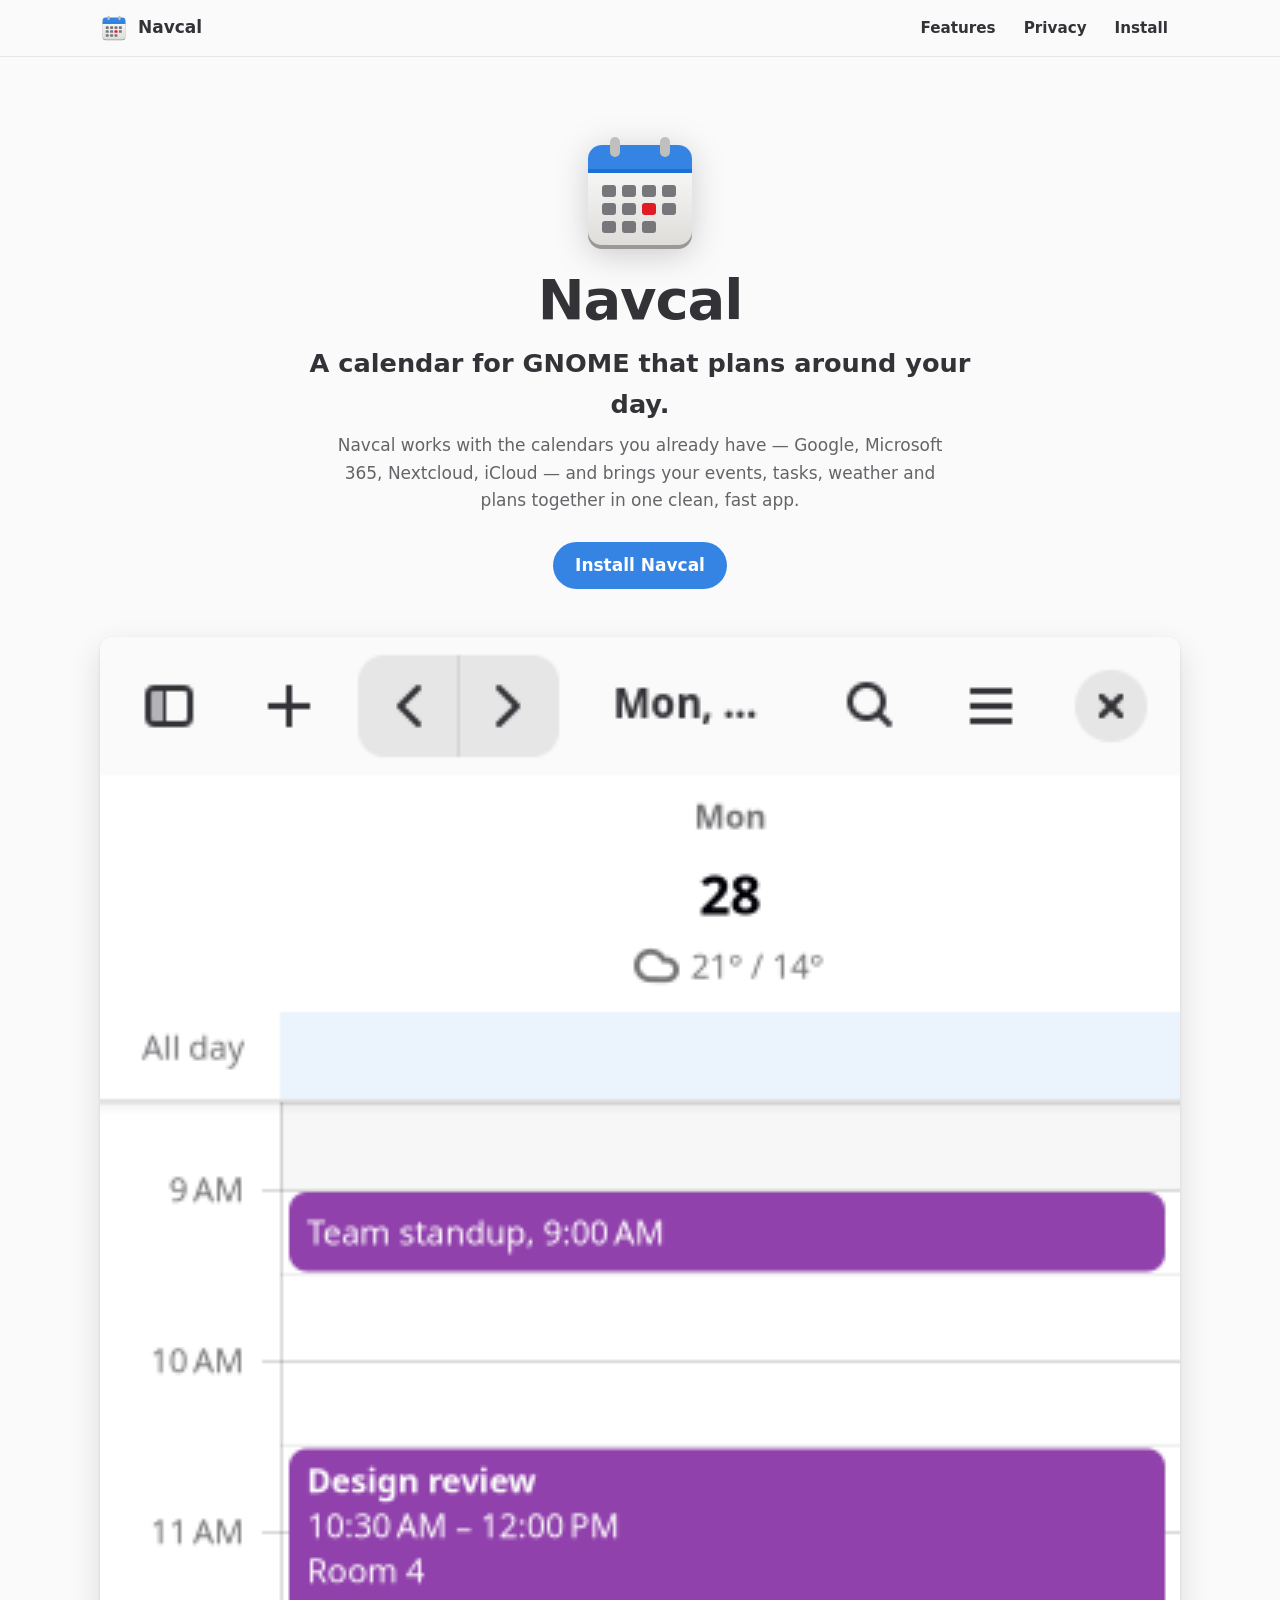
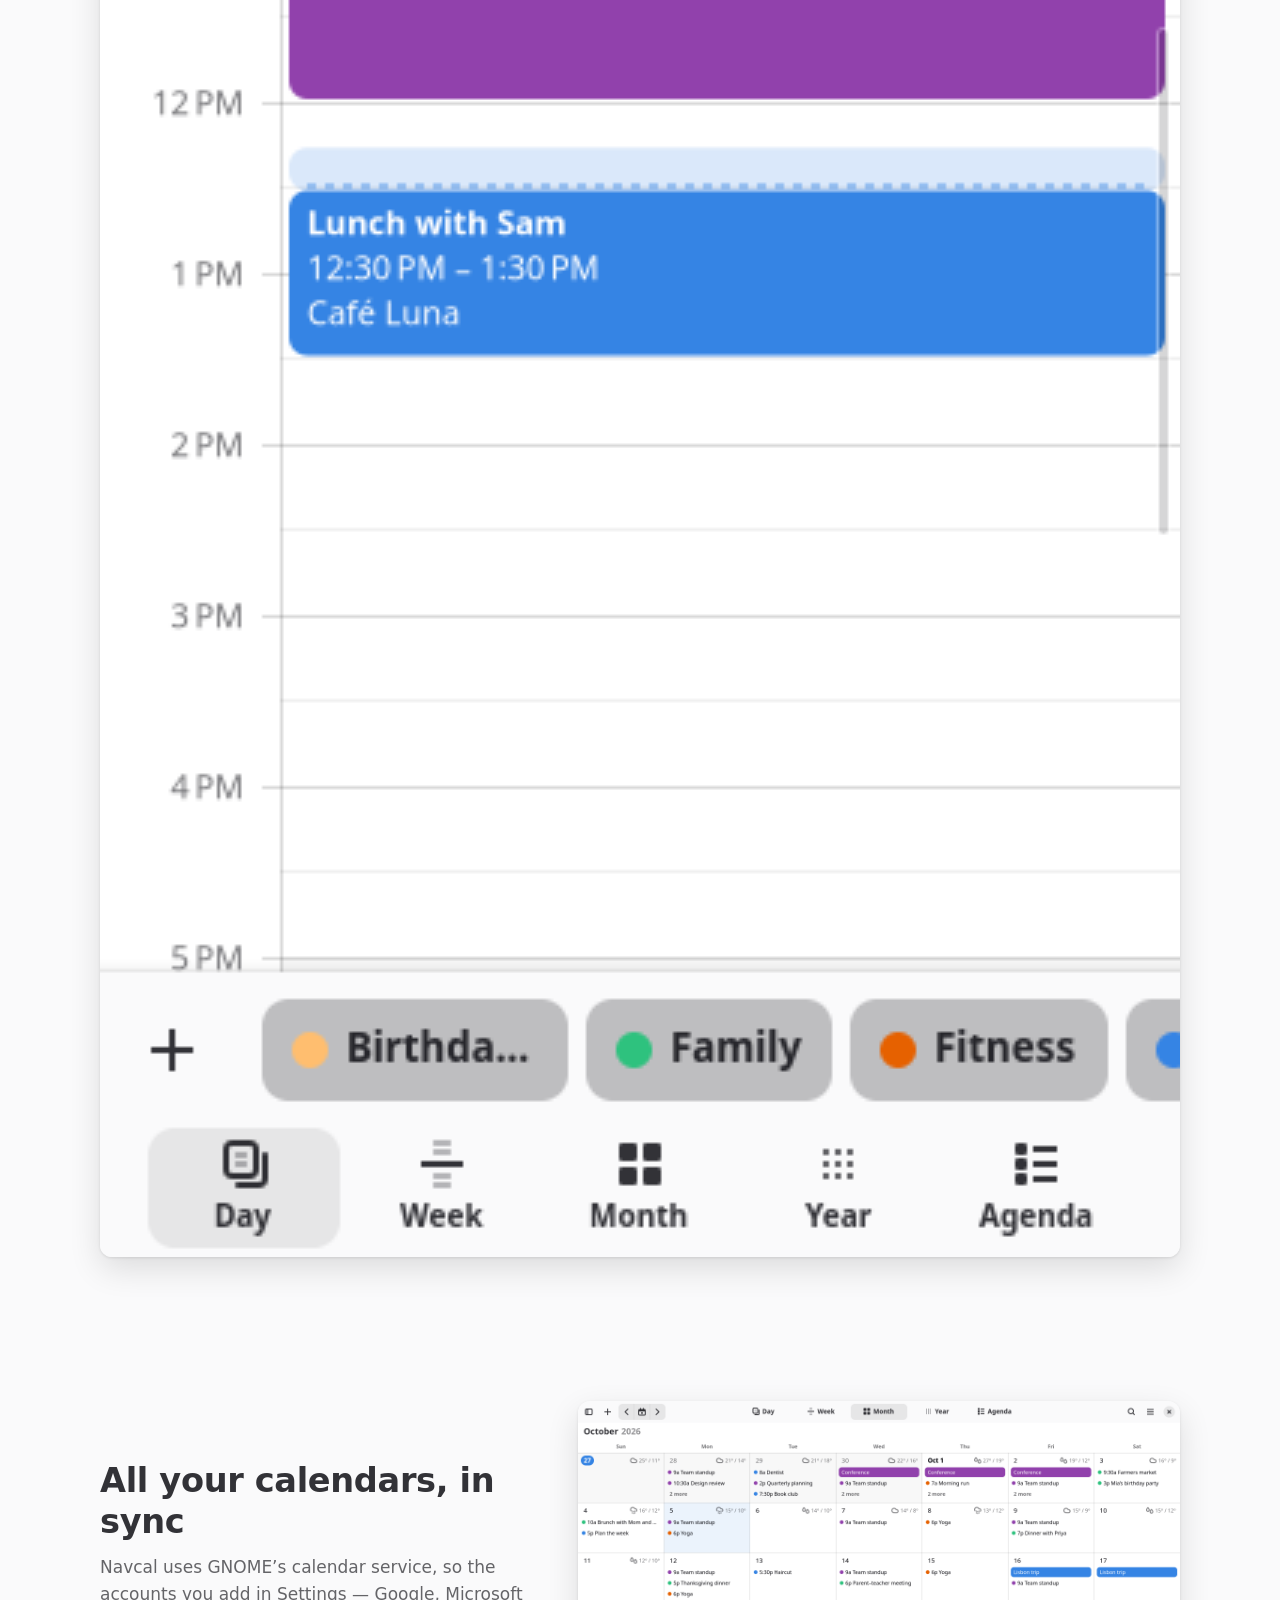
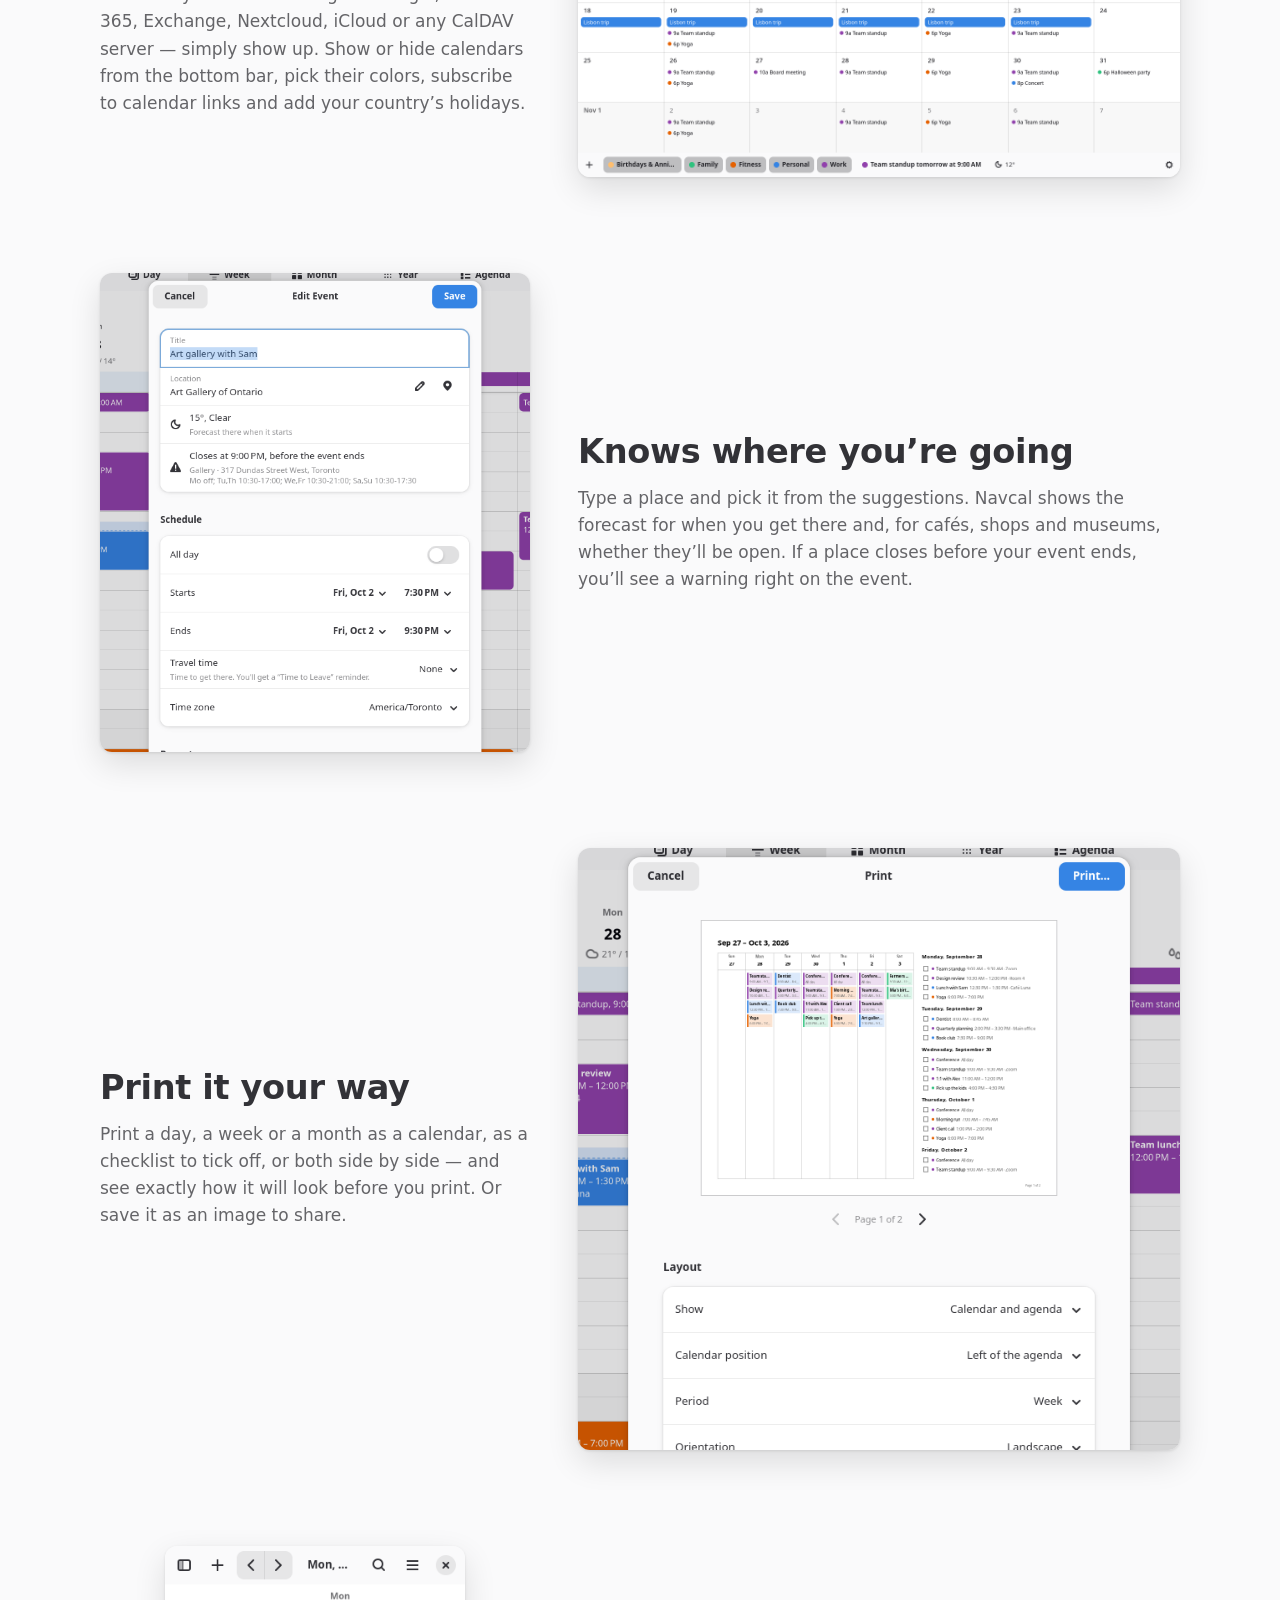
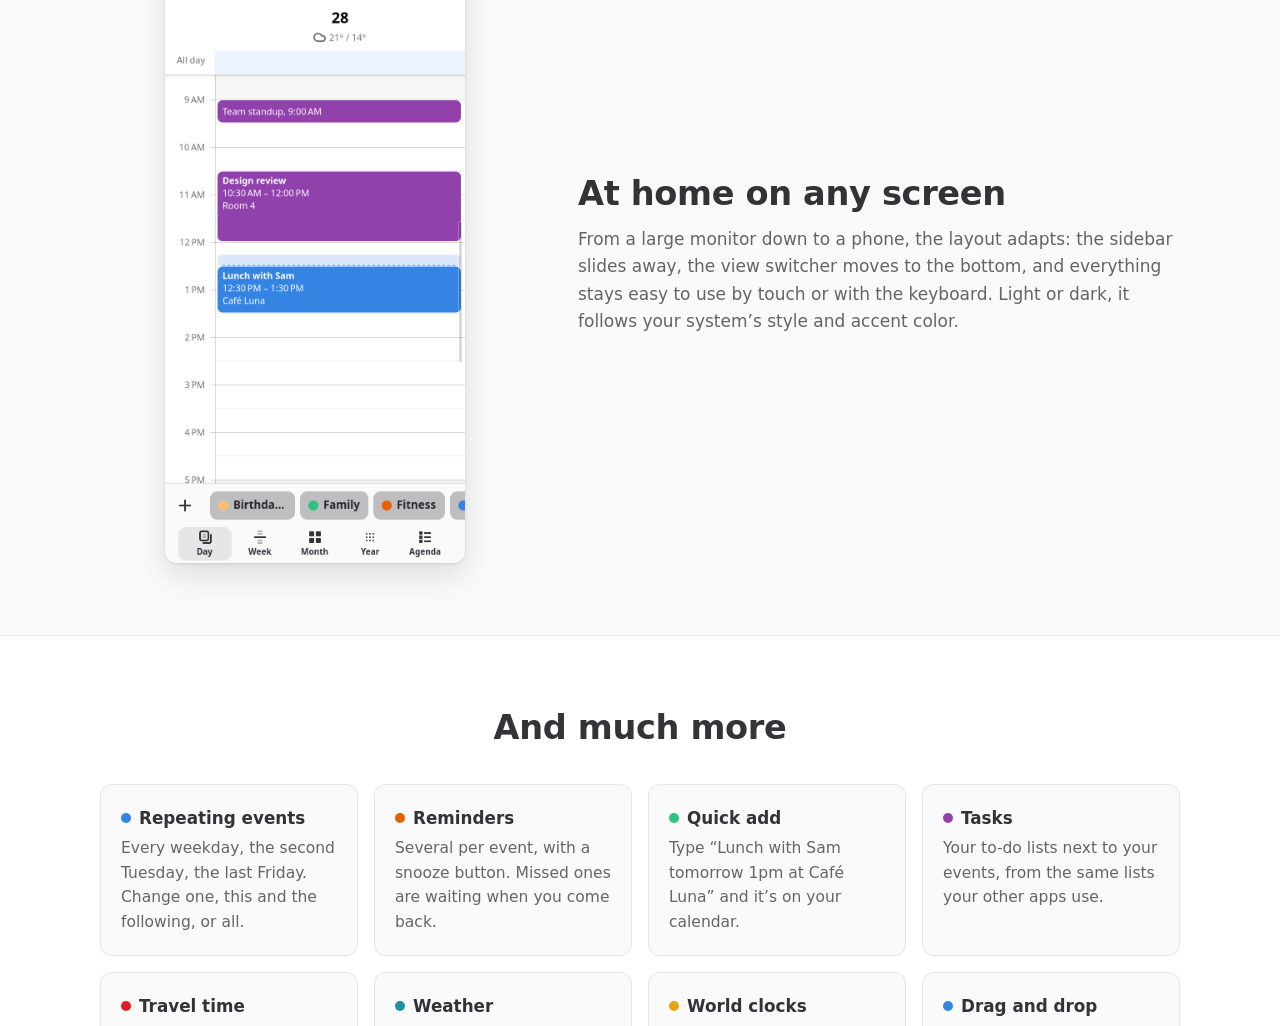
==== docs/index.html @ c3c39b7d "Add the project website A one-page site in docs/ for GitHub Pages: features, screenshots in light an" ====
<!doctype html>
<!-- The repository's address goes in data-repo below (like "https://github.com/you/navcal").
     While it's empty, the Source Code button and the clone step stay hidden. -->
<html lang="en" data-repo="">
<head>
  <meta charset="utf-8">
  <meta name="viewport" content="width=device-width, initial-scale=1, viewport-fit=cover">
  <title>Navcal — a calendar for GNOME</title>
  <meta name="description" content="Navcal is a calendar app for GNOME that works with the calendars you already have, with tasks, weather, reminders and printing built in.">
  <meta name="color-scheme" content="light dark">
  <meta name="theme-color" content="#fafafb" media="(prefers-color-scheme: light)">
  <meta name="theme-color" content="#222226" media="(prefers-color-scheme: dark)">
  <meta property="og:title" content="Navcal — a calendar for GNOME">
  <meta property="og:description" content="Your calendars, tasks and plans in one fast, simple GNOME app.">
  <link rel="icon" href="icon.svg" type="image/svg+xml">
  <link rel="stylesheet" href="style.css">
</head>
<body>
  <a class="skip" href="#main">Skip to content</a>

  <header class="topbar">
    <nav class="wrap nav" aria-label="Main">
      <a class="brand" href="#top"><img src="icon.svg" alt="" width="28" height="28"> Navcal</a>
      <ul>
        <li><a href="#features">Features</a></li>
        <li><a href="#privacy">Privacy</a></li>
        <li><a href="#install">Install</a></li>
        <li hidden data-repo-only><a data-repo-link href="#">Source</a></li>
      </ul>
    </nav>
  </header>

  <main id="main">
    <section class="hero" id="top">
      <div class="wrap narrow">
        <img class="app-icon" src="icon.svg" alt="" width="128" height="128">
        <h1>Navcal</h1>
        <p class="tagline">A calendar for GNOME that plans around your day.</p>
        <p class="lead">Navcal works with the calendars you already have — Google, Microsoft 365, Nextcloud, iCloud — and brings your events, tasks, weather and plans together in one clean, fast app.</p>
        <div class="actions">
          <a class="button primary" href="#install">Install Navcal</a>
          <a class="button" hidden data-repo-only data-repo-link href="#">Source Code</a>
        </div>
      </div>
      <div class="wrap">
        <picture class="shot hero-shot">
          <!-- phones get the phone-sized screenshot -->
          <source srcset="images/mobile-dark.webp" width="360" height="740"
                  media="(max-width: 600px) and (prefers-color-scheme: dark)">
          <source srcset="images/mobile-light.webp" width="360" height="740" media="(max-width: 600px)">
          <source srcset="images/week-dark.webp" media="(prefers-color-scheme: dark)">
          <img src="images/week-light.webp" width="1280" height="800"
               alt="Navcal's week view: events for the week in colored blocks, the weather under each date, a small month calendar, upcoming events and tasks in the sidebar, and a bar at the bottom with the calendars, the next event and the weather now.">
        </picture>
      </div>
    </section>

    <section id="features" class="features">
      <div class="wrap">
        <article class="feature">
          <div class="text">
            <h2>All your calendars, in sync</h2>
            <p>Navcal uses GNOME’s calendar service, so the accounts you add in Settings — Google, Microsoft 365, Exchange, Nextcloud, iCloud or any CalDAV server — simply show up. Show or hide calendars from the bottom bar, pick their colors, subscribe to calendar links and add your country’s holidays.</p>
          </div>
          <picture class="shot">
            <source srcset="images/month-dark.webp" media="(prefers-color-scheme: dark)">
            <img src="images/month-light.webp" width="1280" height="800" loading="lazy"
                 alt="The month view for October, with events in each day, a trip spanning a week, and the forecast in the corner of the coming days.">
          </picture>
        </article>

        <article class="feature flip">
          <div class="text">
            <h2>Knows where you’re going</h2>
            <p>Type a place and pick it from the suggestions. Navcal shows the forecast for when you get there and, for cafés, shops and museums, whether they’ll be open. If a place closes before your event ends, you’ll see a warning right on the event.</p>
          </div>
          <picture class="shot">
            <source srcset="images/editor-dark.webp" media="(prefers-color-scheme: dark)">
            <img src="images/editor-light.webp" width="620" height="690" loading="lazy"
                 alt="Editing an event at the Art Gallery of Ontario: under the location, the forecast for the evening, and a warning that the gallery closes at 9 PM, before the event ends, with its opening hours.">
          </picture>
        </article>

        <article class="feature">
          <div class="text">
            <h2>Print it your way</h2>
            <p>Print a day, a week or a month as a calendar, as a checklist to tick off, or both side by side — and see exactly how it will look before you print. Or save it as an image to share.</p>
          </div>
          <picture class="shot">
            <source srcset="images/print-dark.webp" media="(prefers-color-scheme: dark)">
            <img src="images/print-light.webp" width="720" height="720" loading="lazy"
                 alt="The print dialog: a preview of a week planner next to a checklist of the week’s events, with choices for what to show, where the calendar goes, the period and the orientation.">
          </picture>
        </article>

        <article class="feature flip">
          <div class="text">
            <h2>At home on any screen</h2>
            <p>From a large monitor down to a phone, the layout adapts: the sidebar slides away, the view switcher moves to the bottom, and everything stays easy to use by touch or with the keyboard. Light or dark, it follows your system’s style and accent color.</p>
          </div>
          <picture class="shot phone">
            <source srcset="images/mobile-dark.webp" media="(prefers-color-scheme: dark)">
            <img src="images/mobile-light.webp" width="360" height="740" loading="lazy"
                 alt="Navcal on a phone-sized screen: a day with its events and the forecast, and the views at the bottom.">
          </picture>
        </article>
      </div>
    </section>

    <section class="more" aria-labelledby="more-title">
      <div class="wrap">
        <h2 id="more-title">And much more</h2>
        <ul class="cards">
          <li style="--dot: var(--blue)"><h3>Repeating events</h3><p>Every weekday, the second Tuesday, the last Friday. Change one, this and the following, or all.</p></li>
          <li style="--dot: var(--orange)"><h3>Reminders</h3><p>Several per event, with a snooze button. Missed ones are waiting when you come back.</p></li>
          <li style="--dot: var(--green)"><h3>Quick add</h3><p>Type “Lunch with Sam tomorrow 1pm at Café Luna” and it’s on your calendar.</p></li>
          <li style="--dot: var(--purple)"><h3>Tasks</h3><p>Your to-do lists next to your events, from the same lists your other apps use.</p></li>
          <li style="--dot: var(--red)"><h3>Travel time</h3><p>Blocks out the trip before an event and tells you when it’s time to leave.</p></li>
          <li style="--dot: var(--teal)"><h3>Weather</h3><p>The forecast under each day, with the high and the low, in °C or °F.</p></li>
          <li style="--dot: var(--yellow)"><h3>World clocks</h3><p>The time in other cities, and a second time zone next to the hours.</p></li>
          <li style="--dot: var(--blue)"><h3>Drag and drop</h3><p>Move events around, hold Ctrl to duplicate with a live preview, pinch to zoom the hours.</p></li>
          <li style="--dot: var(--orange)"><h3>Undo that remembers</h3><p>Undo and redo your last fifty changes, even after restarting.</p></li>
          <li style="--dot: var(--green)"><h3>Your bottom bar</h3><p>Choose what it shows: calendars, the next event, the weather, clocks and shortcuts.</p></li>
          <li style="--dot: var(--purple)"><h3>Keyboard and screen readers</h3><p>Everything works from the keyboard, and the calendar describes itself to screen readers.</p></li>
          <li style="--dot: var(--red)"><h3>Fast with big calendars</h3><p>Years of history and thousands of events: moving around takes a few milliseconds.</p></li>
        </ul>
      </div>
    </section>

    <section id="privacy" class="privacy">
      <div class="wrap narrow">
        <h2>Your calendar stays yours</h2>
        <p>Your events live in GNOME’s calendar service on your computer, or with the accounts you chose — not on anyone else’s servers. Address suggestions and opening hours come from OpenStreetMap and forecasts from Open-Meteo; one switch in Preferences turns those lookups off. There are no accounts to create, no ads and no tracking.</p>
      </div>
    </section>

    <section id="install" class="install">
      <div class="wrap narrow">
        <h2>Install Navcal</h2>
        <p>Navcal runs on Linux with GNOME. On Fedora Workstation, everything it needs is already there; other distributions need the same parts: GTK 4, libadwaita, PyGObject and Evolution Data Server. You’ll also need <a href="https://docs.astral.sh/uv/">uv</a>.</p>
        <ol class="steps">
          <li>
            <p>Make sure the system parts are installed:</p>
            <pre><code>sudo dnf install python3-gobject gtk4 libadwaita evolution-data-server</code></pre>
          </li>
          <li hidden data-repo-only>
            <p>Get the code:</p>
            <pre><code>git clone <span data-repo-url></span>.git navcal
cd navcal</code></pre>
          </li>
          <li>
            <p>Set it up (in the source folder):</p>
            <pre><code>uv venv --python /usr/bin/python3 --system-site-packages .venv
uv sync</code></pre>
          </li>
          <li>
            <p>Start it:</p>
            <pre><code>uv run navcal</code></pre>
          </li>
        </ol>
        <p class="note">On first start, Navcal adds itself to your apps. To find your events from the Activities search too, run <code>tools/install-search-provider.sh</code> once, then log out and back in.</p>
      </div>
    </section>
  </main>

  <footer class="footer">
    <div class="wrap">
      <p><img src="icon.svg" alt="" width="20" height="20"> Navcal, by Nave Kuhar</p>
      <p hidden data-repo-only><a data-repo-link href="#">Source code</a></p>
    </div>
  </footer>

  <script>
    // Show the links to the repository once its address is set (see data-repo at the top).
    const repo = document.documentElement.dataset.repo.replace(/\/+$/, "").replace(/\.git$/, "");
    if (repo) {
      for (const el of document.querySelectorAll("[data-repo-only]")) el.hidden = false;
      for (const a of document.querySelectorAll("[data-repo-link]")) a.href = repo;
      for (const el of document.querySelectorAll("[data-repo-url]")) el.textContent = repo;
    }
  </script>
</body>
</html>
---- docs/style.css ----
/* Navcal's website. Colors follow GNOME's Adwaita palette, light and dark. */

:root {
  --bg: #fafafb;
  --card: #ffffff;
  --fg: rgb(0 0 6 / 80%);
  --muted: rgb(0 0 6 / 60%);
  --line: rgb(0 0 6 / 8%);
  --code-bg: rgb(0 0 6 / 5%);
  --accent: #3584e4;
  --accent-fg: #ffffff;
  --accent-text: #1c71d8;
  --button: rgb(0 0 6 / 8%);
  --button-hover: rgb(0 0 6 / 12%);
  --shadow: 0 1px 3px rgb(0 0 6 / 10%), 0 12px 32px rgb(0 0 6 / 12%);
  --topbar: rgb(250 250 251 / 85%);
  /* calendar colors, for the dots on the cards */
  --blue: #3584e4; --green: #2ec27e; --yellow: #e5a50a; --orange: #e66100;
  --red: #e01b24; --purple: #9141ac; --teal: #2190a4;
  --radius: 12px;
  --font: "Adwaita Sans", Cantarell, Inter, system-ui, -apple-system, "Segoe UI", sans-serif;
  --mono: "Adwaita Mono", "Source Code Pro", ui-monospace, "SF Mono", Menlo, Consolas, monospace;
  color-scheme: light;
}

@media (prefers-color-scheme: dark) {
  :root {
    --bg: #222226;
    --card: #2e2e32;
    --fg: #ffffff;
    --muted: rgb(255 255 255 / 70%);
    --line: rgb(255 255 255 / 10%);
    --code-bg: rgb(0 0 6 / 30%);
    --accent-text: #78aeed;
    --button: rgb(255 255 255 / 10%);
    --button-hover: rgb(255 255 255 / 15%);
    --shadow: 0 1px 3px rgb(0 0 0 / 30%), 0 12px 32px rgb(0 0 0 / 35%);
    --topbar: rgb(34 34 38 / 85%);
    color-scheme: dark;
  }
}

* { box-sizing: border-box; }

html { scroll-behavior: smooth; scroll-padding-top: 72px; }
@media (prefers-reduced-motion: reduce) { html { scroll-behavior: auto; } }

body {
  margin: 0;
  background: var(--bg);
  color: var(--fg);
  font: 400 1.0625rem/1.6 var(--font);
  -webkit-font-smoothing: antialiased;
}

img { max-width: 100%; height: auto; }
a { color: var(--accent-text); }
a:focus-visible, .button:focus-visible { outline: 3px solid var(--accent); outline-offset: 2px; border-radius: 6px; }
[hidden] { display: none !important; }

.wrap { max-width: 1120px; margin: 0 auto; padding-inline: max(20px, env(safe-area-inset-left)); }
.narrow { max-width: 760px; }

.skip { position: absolute; left: -999px; top: 8px; background: var(--card); padding: 8px 12px; border-radius: 8px; z-index: 10; }
.skip:focus { left: 8px; }

/* -- top bar -- */
.topbar {
  position: sticky; top: 0; z-index: 5;
  background: var(--topbar);
  backdrop-filter: saturate(180%) blur(12px);
  -webkit-backdrop-filter: saturate(180%) blur(12px);
  border-bottom: 1px solid var(--line);
  padding-top: env(safe-area-inset-top);
}
.nav { display: flex; align-items: center; justify-content: space-between; gap: 16px; min-height: 56px; }
.brand { display: flex; align-items: center; gap: 10px; font-weight: 700; color: var(--fg); text-decoration: none; }
.nav ul { display: flex; gap: 4px; list-style: none; margin: 0; padding: 0; flex-wrap: wrap; justify-content: flex-end; }
.nav li a { display: block; padding: 6px 12px; border-radius: 8px; color: var(--fg); text-decoration: none; font-weight: 600; font-size: 0.95rem; }
.nav li a:hover { background: var(--button); }

/* -- hero -- */
.hero { text-align: center; padding-top: 72px; }
.app-icon { display: block; margin: 0 auto 12px; filter: drop-shadow(0 6px 16px rgb(0 0 6 / 18%)); }
h1 { font-size: clamp(2.5rem, 6vw, 3.5rem); line-height: 1.1; margin: 0; letter-spacing: -0.02em; }
.tagline { font-size: clamp(1.3rem, 3vw, 1.6rem); font-weight: 700; margin: 12px 0 8px; }
.lead { color: var(--muted); margin: 0 auto; max-width: 640px; }
.actions { display: flex; gap: 12px; justify-content: center; flex-wrap: wrap; margin: 28px 0 48px; }

.button {
  display: inline-block; padding: 10px 22px; border-radius: 9999px;
  background: var(--button); color: var(--fg); font-weight: 700; text-decoration: none;
}
.button:hover { background: var(--button-hover); }
.button.primary { background: var(--accent); color: var(--accent-fg); }
.button.primary:hover { filter: brightness(1.08); }

.shot img { display: block; border-radius: var(--radius); box-shadow: var(--shadow); }
.feature .shot { justify-self: center; }
.hero-shot img { margin: 0 auto; }

/* -- features -- */
section { padding: 72px 0; }
h2 { font-size: clamp(1.6rem, 3.5vw, 2.1rem); line-height: 1.2; margin: 0 0 12px; letter-spacing: -0.01em; }
h3 { font-size: 1.05rem; margin: 0 0 4px; }

.feature { display: grid; grid-template-columns: 5fr 7fr; gap: 48px; align-items: center; }
.feature + .feature { margin-top: 96px; }
.feature.flip .text { order: 2; }
.feature p { color: var(--muted); margin: 0; }
.shot.phone { justify-self: center; }
.shot.phone img { width: 300px; }

/* -- more -- */
.more { background: var(--card); border-block: 1px solid var(--line); }
.more h2 { text-align: center; margin-bottom: 36px; }
.cards { list-style: none; margin: 0; padding: 0; display: grid; grid-template-columns: repeat(auto-fill, minmax(240px, 1fr)); gap: 16px; }
.cards li { background: var(--bg); border: 1px solid var(--line); border-radius: var(--radius); padding: 20px; }
.cards h3::before {
  content: ""; display: inline-block; width: 10px; height: 10px; border-radius: 50%;
  background: var(--dot); margin-right: 8px; vertical-align: 0.05em;
}
.cards p { margin: 0; color: var(--muted); font-size: 0.97rem; }

/* -- privacy, install -- */
.privacy, .install { text-align: left; }
.privacy p, .install > .wrap > p { color: var(--muted); }
.steps { padding-left: 1.4em; }
.steps li { margin-bottom: 18px; }
.steps p { margin: 0 0 8px; }
pre {
  margin: 0; padding: 14px 16px; overflow-x: auto;
  background: var(--code-bg); border: 1px solid var(--line); border-radius: 10px;
  font: 0.92rem/1.5 var(--mono);
}
code { font-family: var(--mono); font-size: 0.92em; }
p code { background: var(--code-bg); padding: 2px 6px; border-radius: 6px; }
.note { font-size: 0.97rem; }

/* -- footer -- */
.footer { border-top: 1px solid var(--line); padding: 28px 0 calc(28px + env(safe-area-inset-bottom)); color: var(--muted); font-size: 0.95rem; }
.footer .wrap { display: flex; justify-content: space-between; align-items: center; flex-wrap: wrap; gap: 12px; }
.footer p { margin: 0; display: flex; align-items: center; gap: 8px; }

/* -- narrow screens -- */
@media (max-width: 800px) {
  .feature { grid-template-columns: 1fr; gap: 24px; }
  .feature.flip .text { order: 0; }
  .feature + .feature { margin-top: 64px; }
  section { padding: 56px 0; }
  .hero { padding-top: 48px; }
}
@media (max-width: 480px) {
  .nav li:nth-child(2) { display: none; } /* Privacy: the smallest screens skip it */
  .nav li a { padding: 6px 8px; }
  .app-icon { width: 96px; height: 96px; }
}
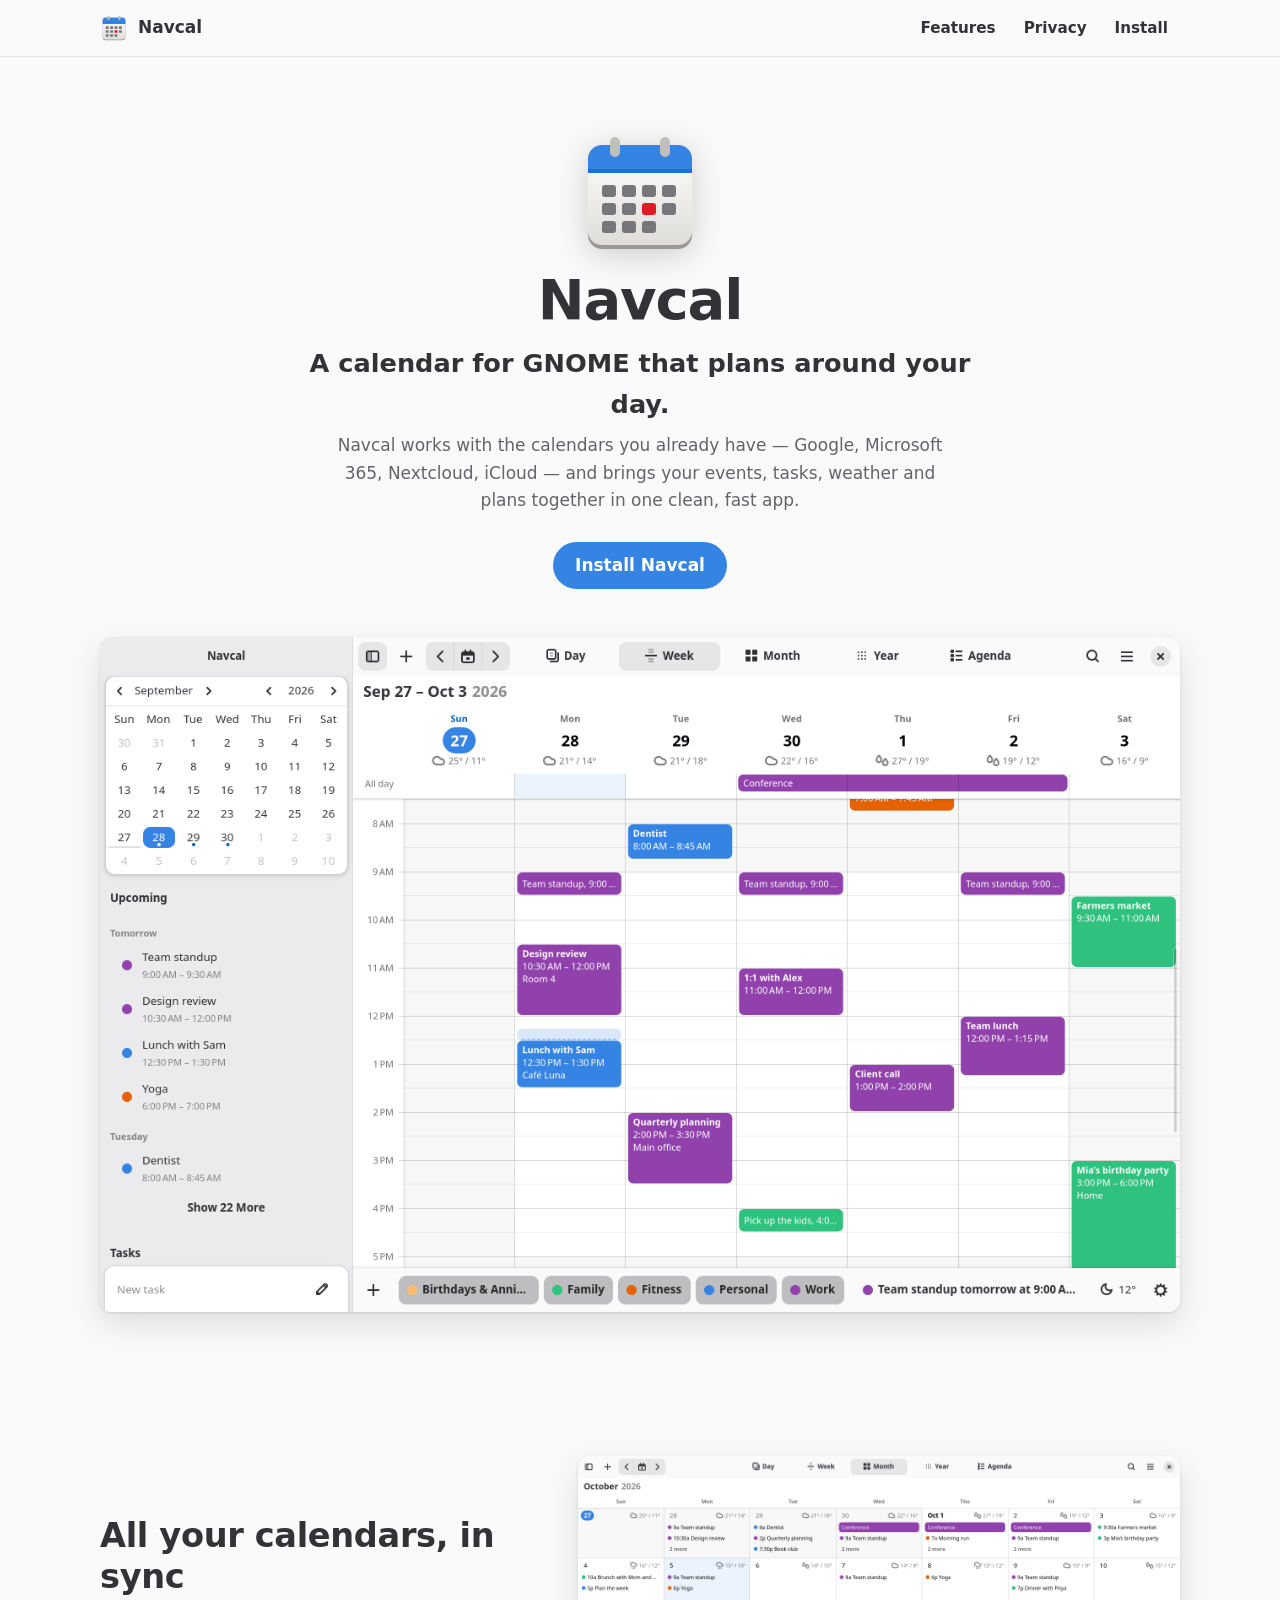
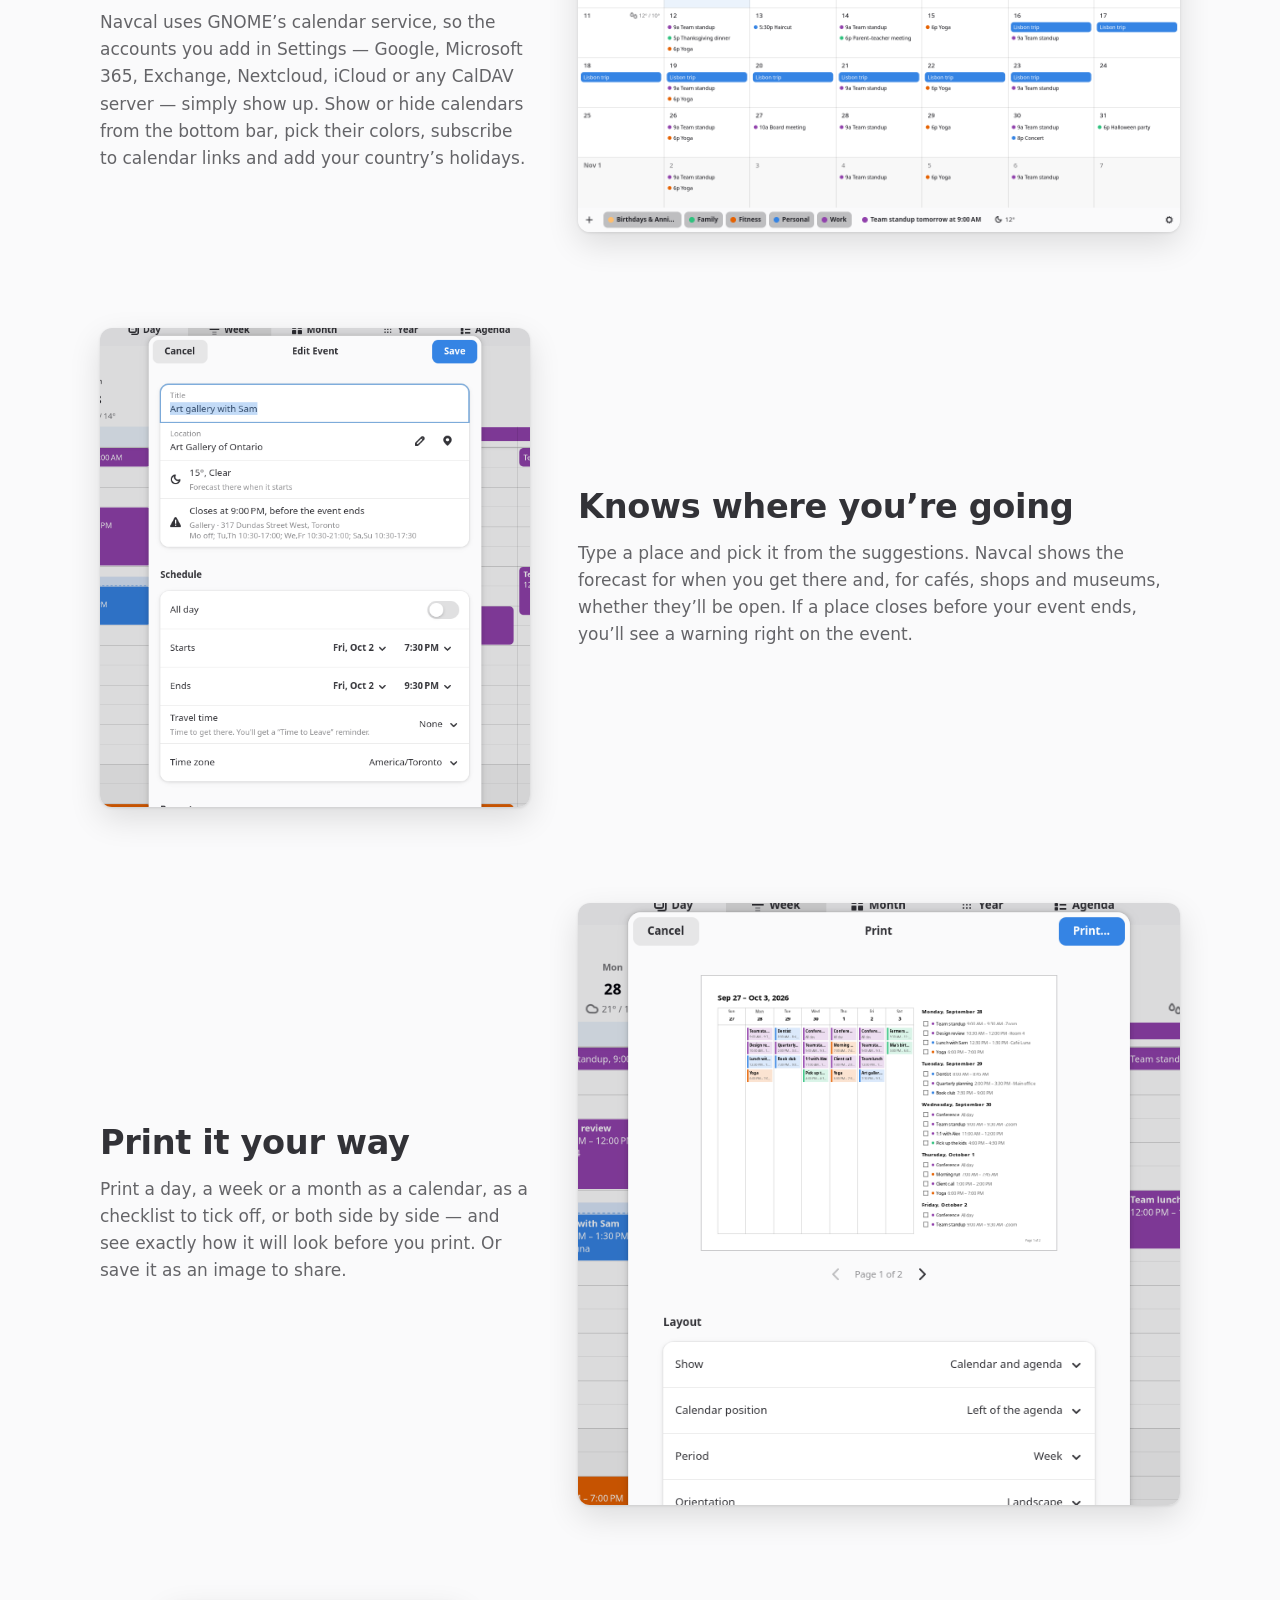
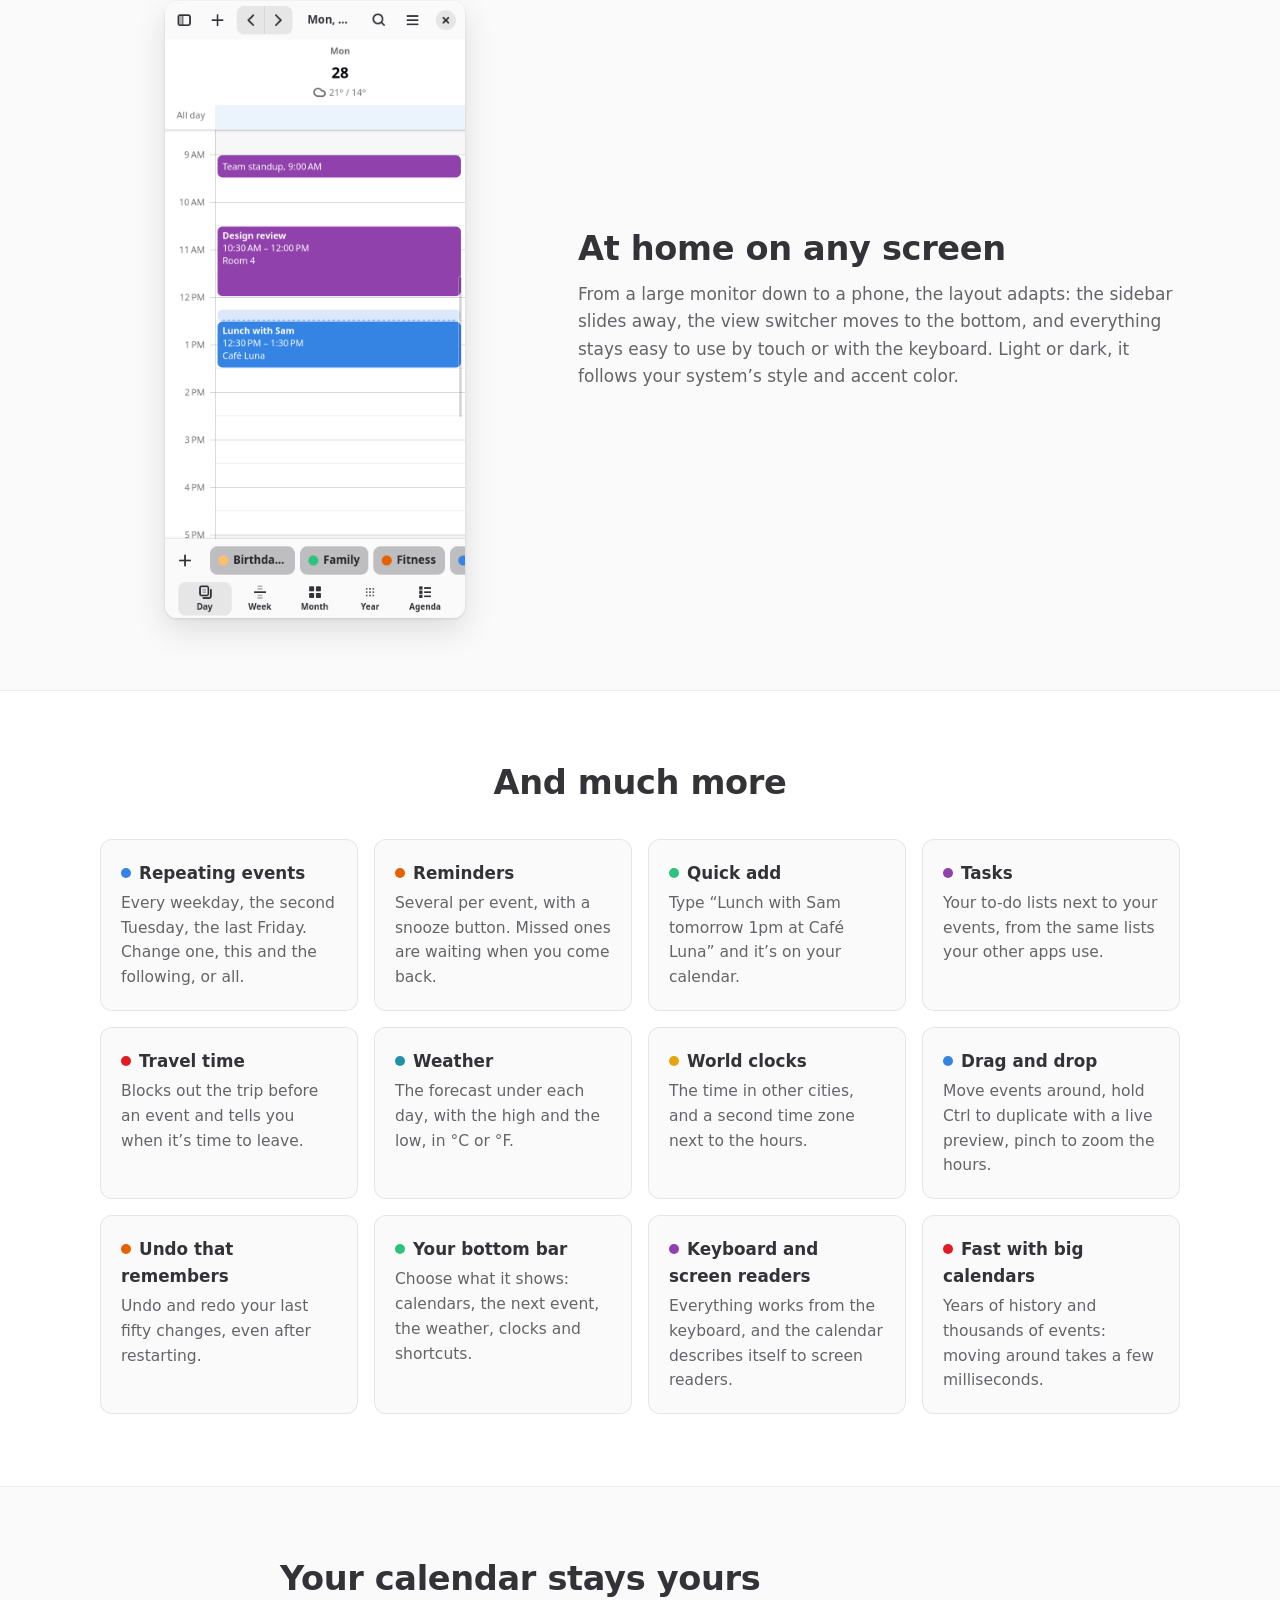
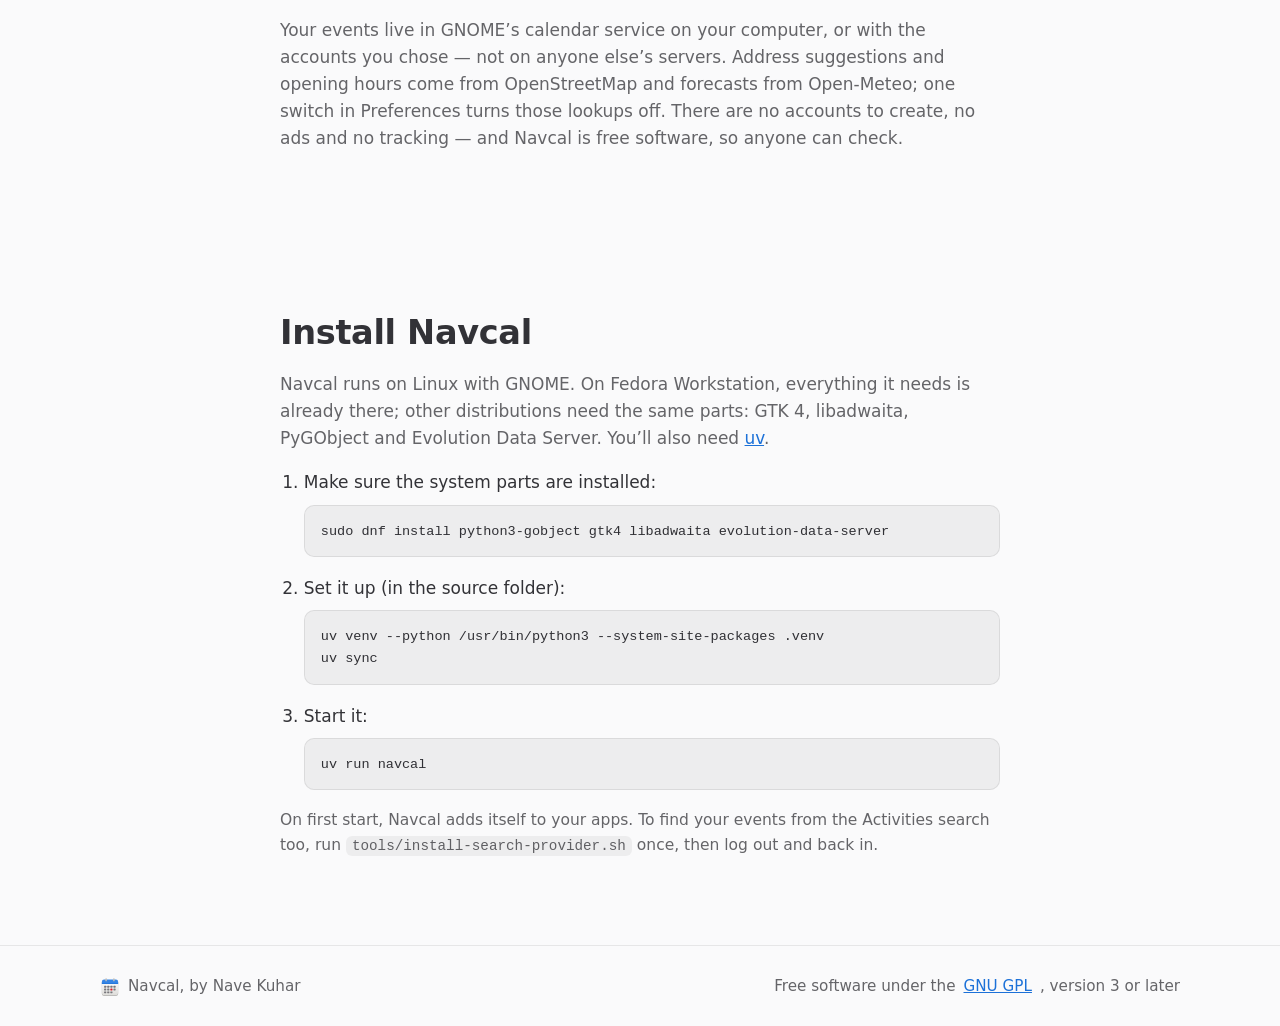
==== commit 9d8b955b: "License under the GNU GPL, version 3 or later Add the license text, declare it in pyproject.toml, pu" ====
--- a/docs/index.html
+++ b/docs/index.html
@@ -130,7 +130,7 @@
     <section id="privacy" class="privacy">
       <div class="wrap narrow">
         <h2>Your calendar stays yours</h2>
-        <p>Your events live in GNOME’s calendar service on your computer, or with the accounts you chose — not on anyone else’s servers. Address suggestions and opening hours come from OpenStreetMap and forecasts from Open-Meteo; one switch in Preferences turns those lookups off. There are no accounts to create, no ads and no tracking.</p>
+        <p>Your events live in GNOME’s calendar service on your computer, or with the accounts you chose — not on anyone else’s servers. Address suggestions and opening hours come from OpenStreetMap and forecasts from Open-Meteo; one switch in Preferences turns those lookups off. There are no accounts to create, no ads and no tracking — and Navcal is free software, so anyone can check.</p>
       </div>
     </section>
 
@@ -166,6 +166,7 @@
   <footer class="footer">
     <div class="wrap">
       <p><img src="icon.svg" alt="" width="20" height="20"> Navcal, by Nave Kuhar</p>
+      <p>Free software under the <a href="https://www.gnu.org/licenses/gpl-3.0.html">GNU GPL</a>, version 3 or later</p>
       <p hidden data-repo-only><a data-repo-link href="#">Source code</a></p>
     </div>
   </footer>
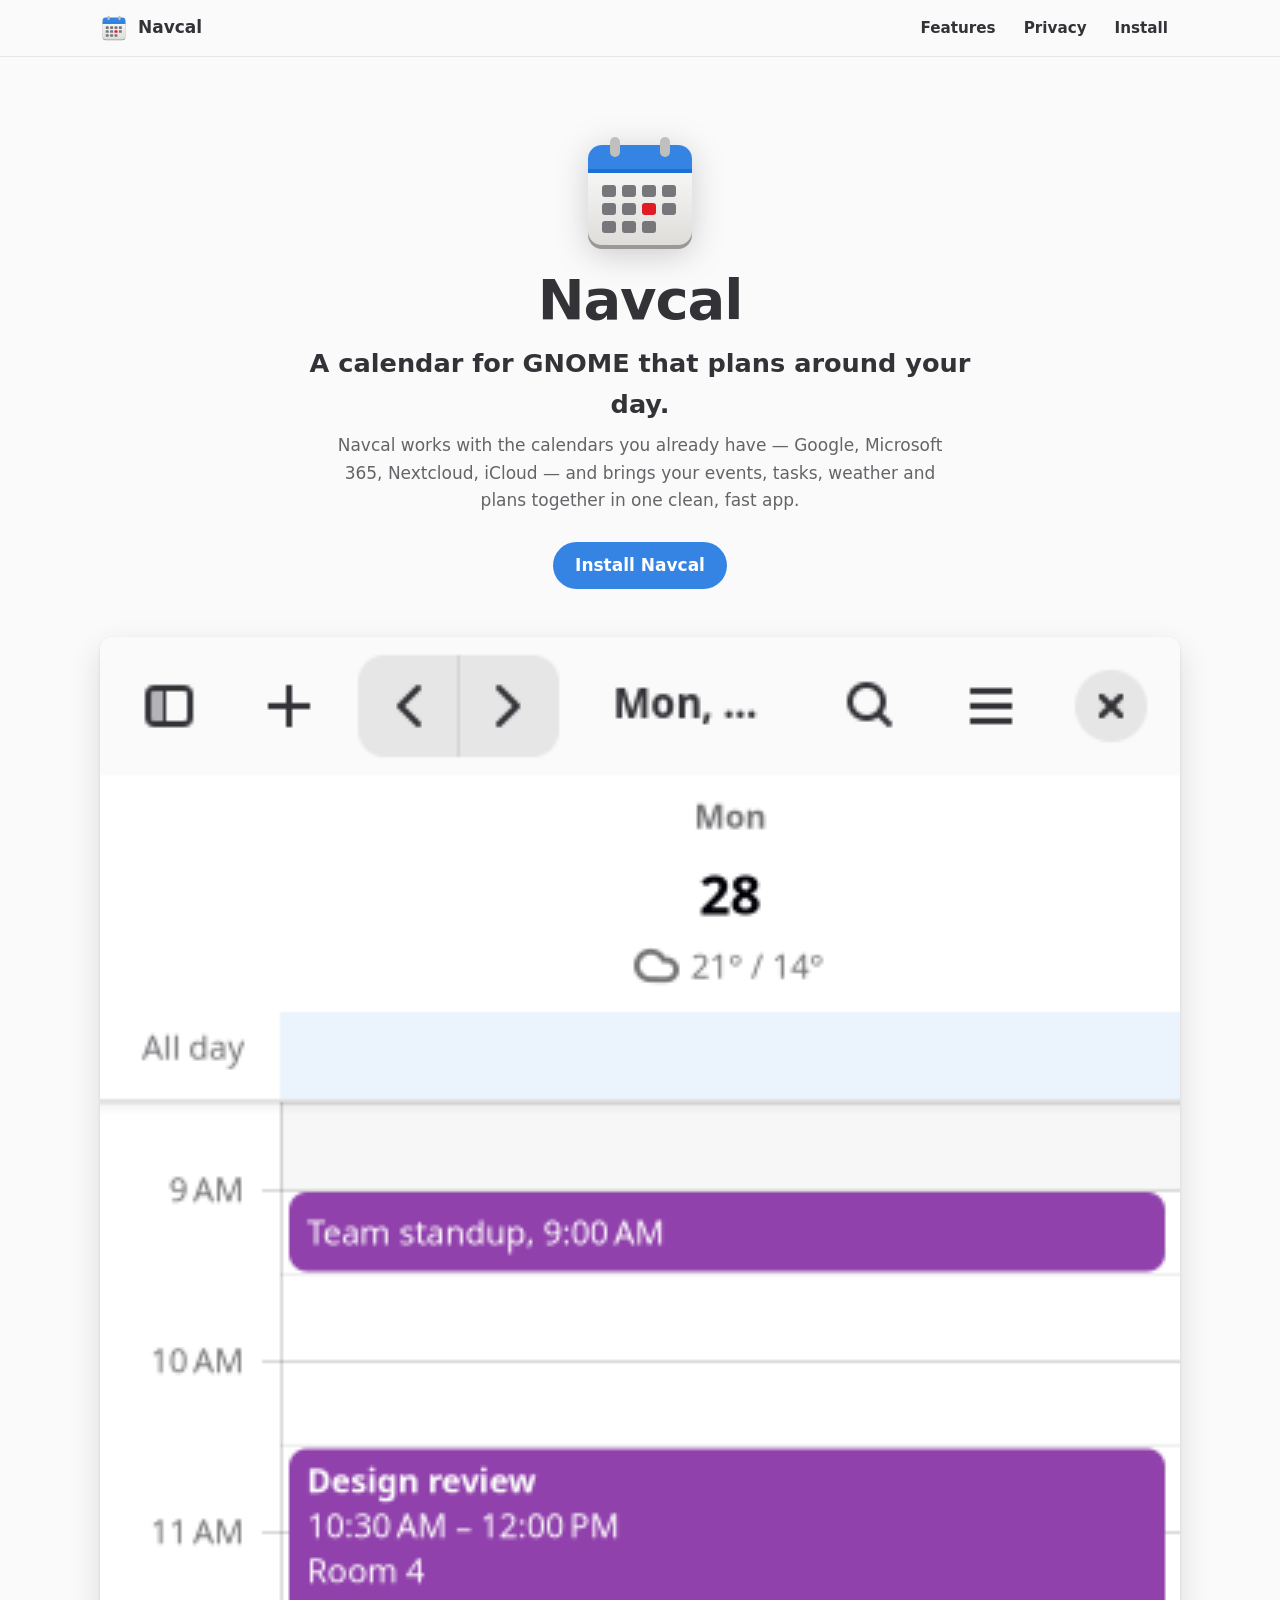
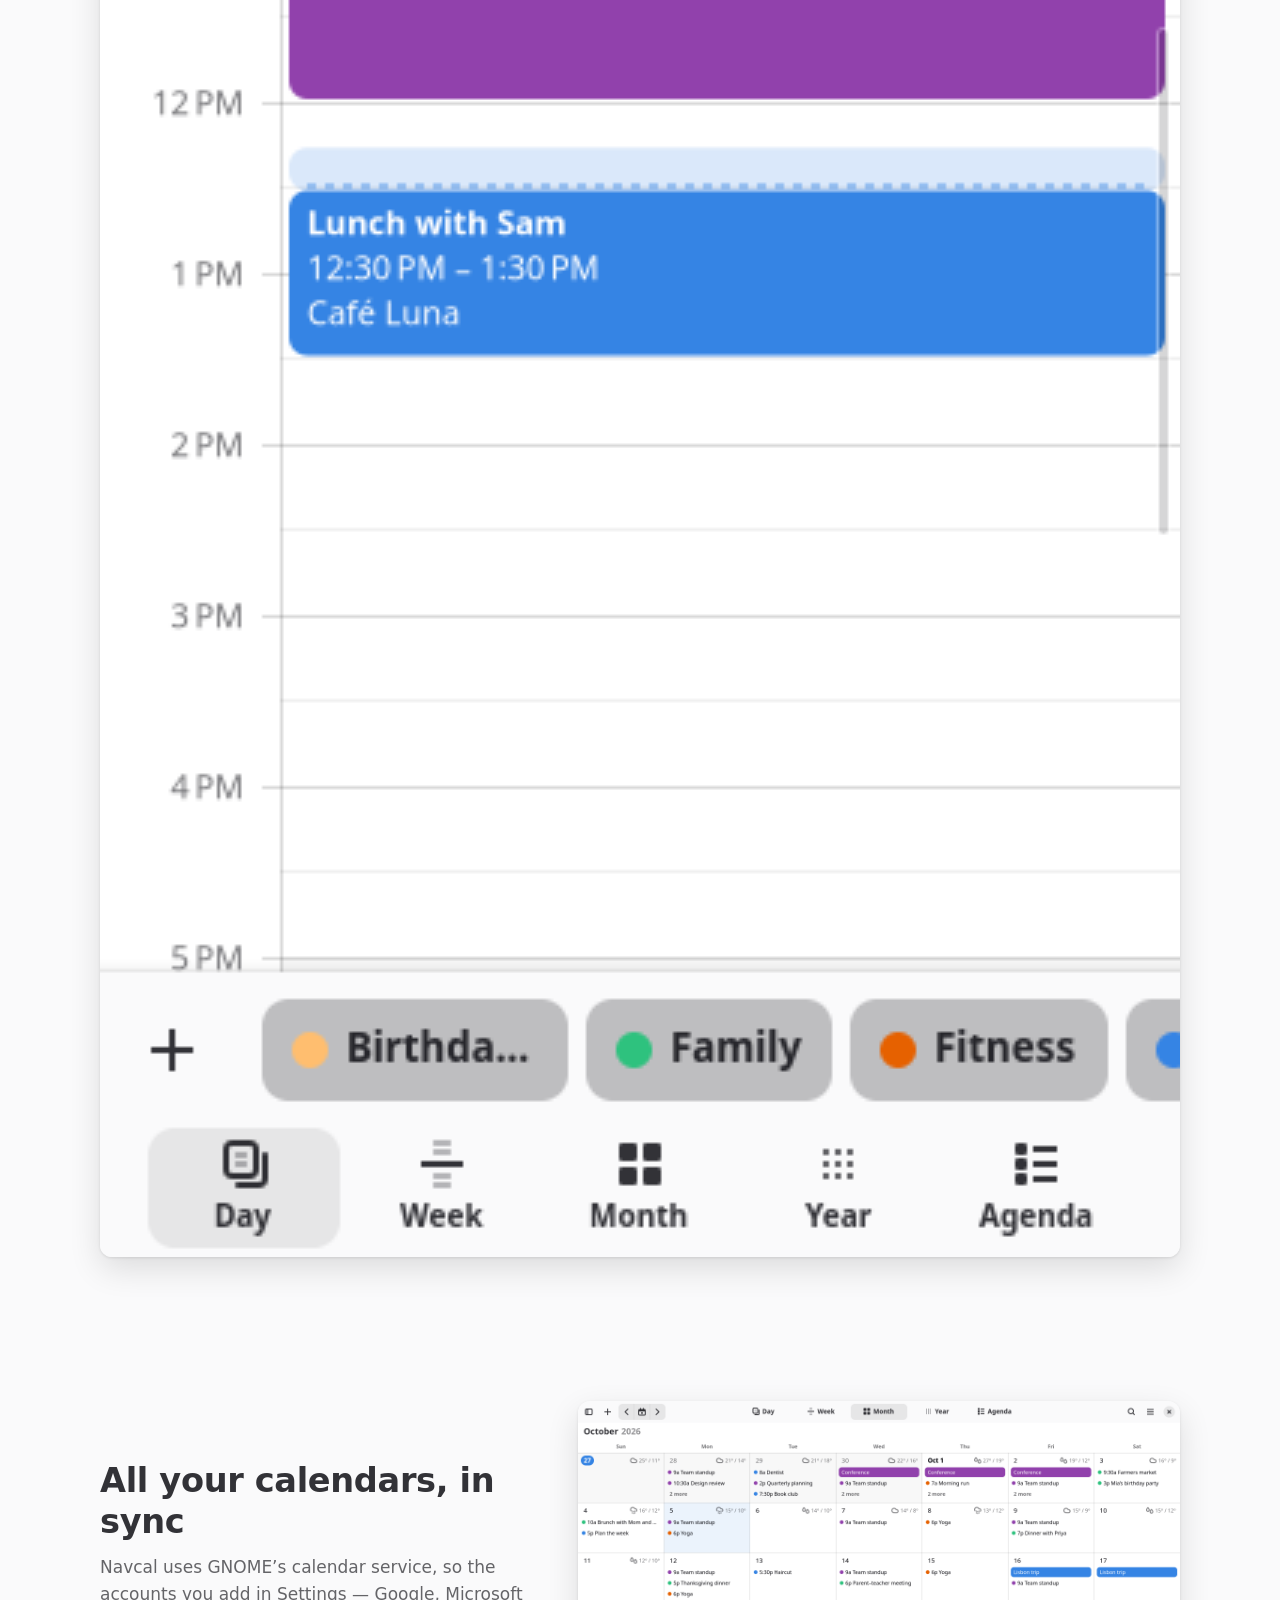
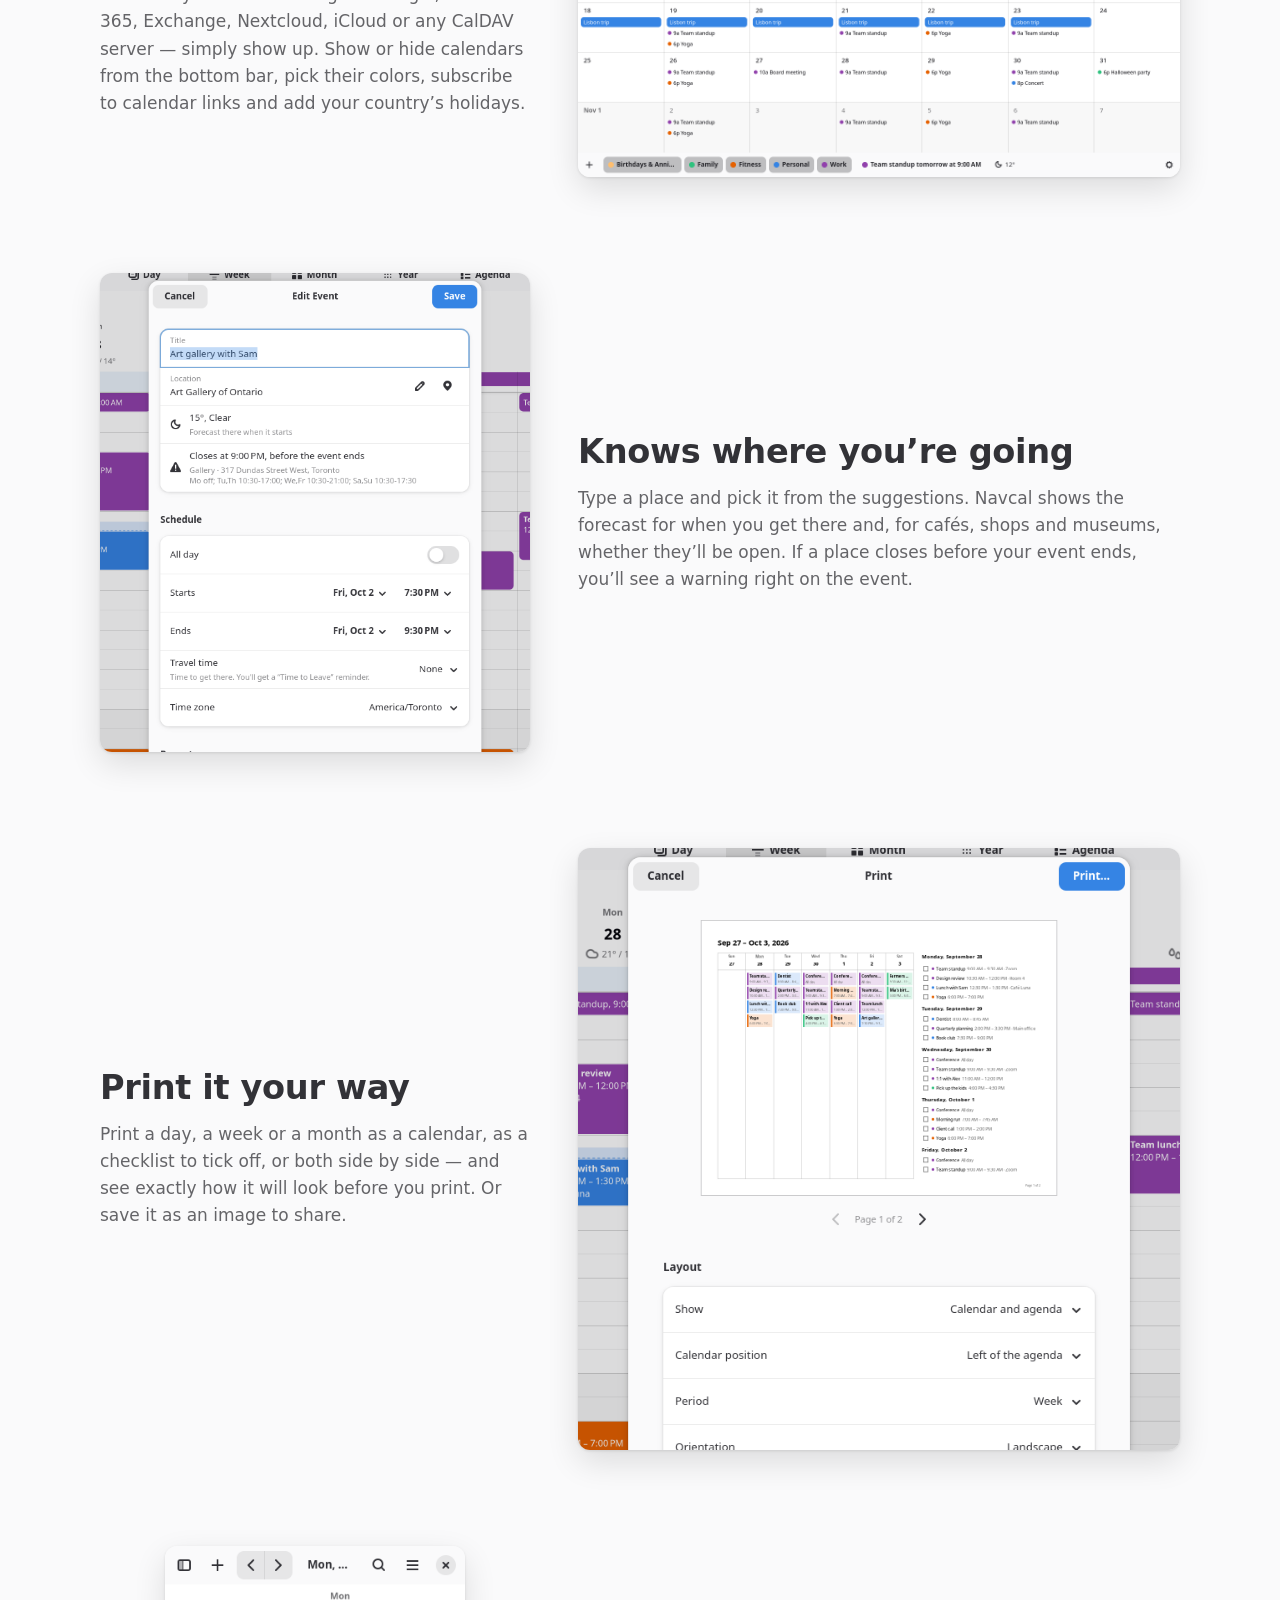
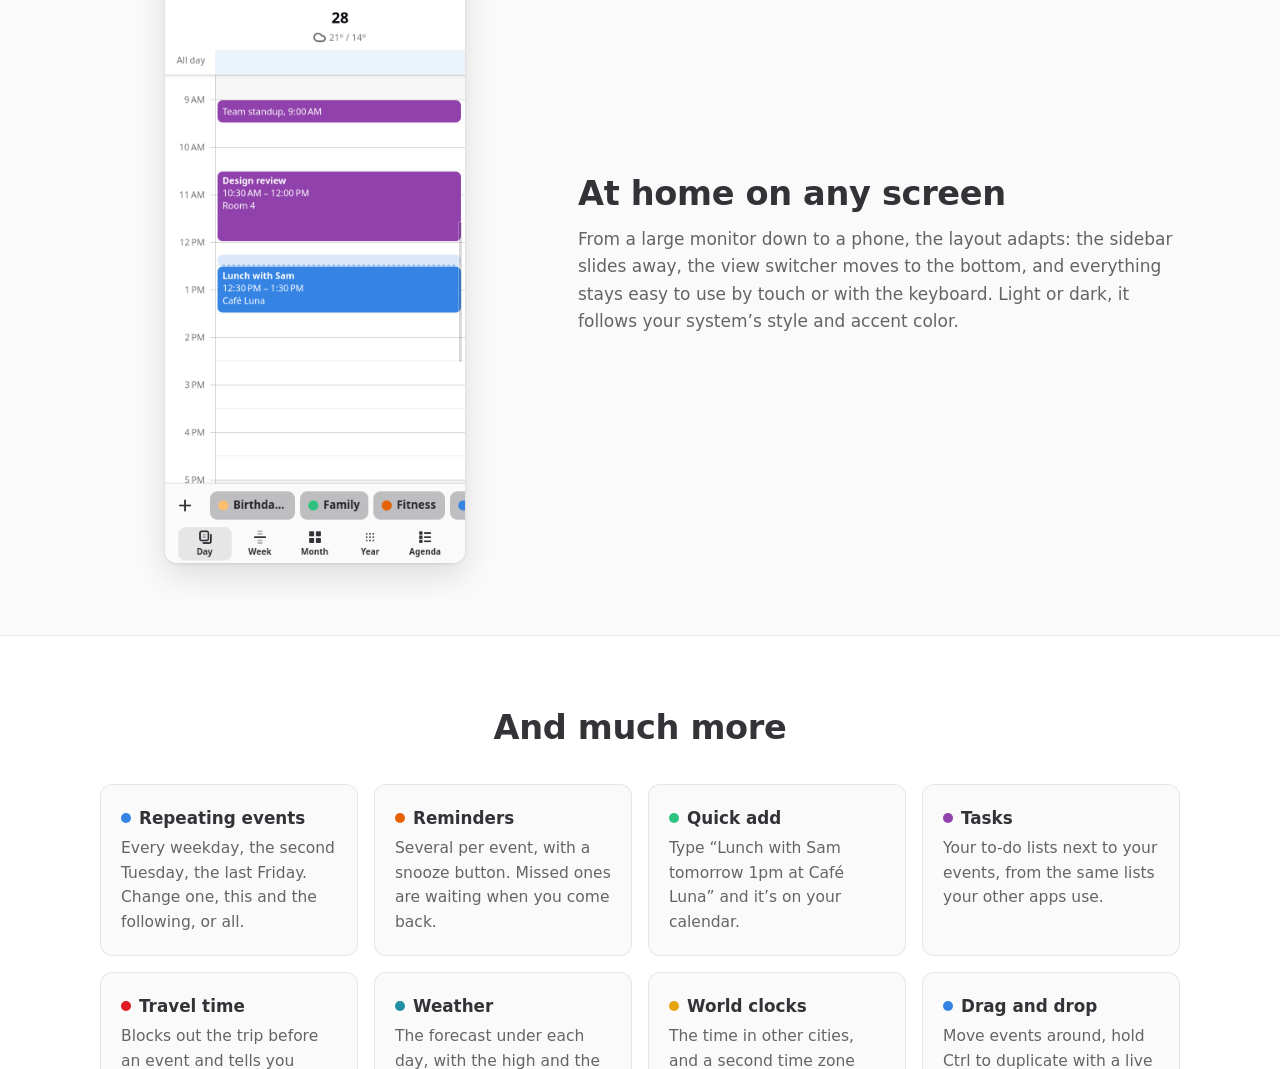
==== commit bb4df407: "Package Navcal as a Flatpak Add a Meson build that installs the app, its launcher, desktop entry, ic" ====
--- a/docs/index.html
+++ b/docs/index.html
@@ -137,35 +137,34 @@
     <section id="install" class="install">
       <div class="wrap narrow">
         <h2>Install Navcal</h2>
-        <p>Navcal runs on Linux with GNOME. On Fedora Workstation, everything it needs is already there; other distributions need the same parts: GTK 4, libadwaita, PyGObject and Evolution Data Server. You’ll also need <a href="https://docs.astral.sh/uv/">uv</a>.</p>
+        <p>Navcal comes as a Flatpak, which works on any Linux distribution with GNOME. The GNOME runtime it needs comes from <a href="https://flathub.org">Flathub</a> by itself.</p>
+        <p class="actions left" hidden data-repo-only>
+          <a class="button primary" data-repo-link data-repo-path="/releases/latest" href="#">Download the Flatpak</a>
+        </p>
         <ol class="steps">
           <li>
-            <p>Make sure the system parts are installed:</p>
-            <pre><code>sudo dnf install python3-gobject gtk4 libadwaita evolution-data-server</code></pre>
-          </li>
-          <li hidden data-repo-only>
-            <p>Get the code:</p>
-            <pre><code>git clone <span data-repo-url></span>.git navcal
-cd navcal</code></pre>
+            <p>Install the file you downloaded:</p>
+            <pre><code>flatpak install navcal-0.6.0.flatpak</code></pre>
           </li>
           <li>
-            <p>Set it up (in the source folder):</p>
-            <pre><code>uv venv --python /usr/bin/python3 --system-site-packages .venv
-uv sync</code></pre>
-          </li>
-          <li>
-            <p>Start it:</p>
-            <pre><code>uv run navcal</code></pre>
+            <p>Open Navcal from your apps, or run:</p>
+            <pre><code>flatpak run io.github.navcal.Navcal</code></pre>
           </li>
         </ol>
-        <p class="note">On first start, Navcal adds itself to your apps. To find your events from the Activities search too, run <code>tools/install-search-provider.sh</code> once, then log out and back in.</p>
+        <h3>Build it yourself</h3>
+        <p>You’ll need the Flatpak builder and the GNOME SDK (a one-time download of about 1 GB). The build script installs Navcal for you and makes a <code>.flatpak</code> file to share.</p>
+        <pre><code><span hidden data-repo-only>git clone <span data-repo-url></span>.git navcal
+cd navcal
+</span>flatpak install --user flathub org.flatpak.Builder org.gnome.Sdk//50
+tools/build-flatpak.sh</code></pre>
+        <p class="note">To remove Navcal: <code>flatpak uninstall io.github.navcal.Navcal</code></p>
       </div>
     </section>
   </main>
 
   <footer class="footer">
     <div class="wrap">
-      <p><img src="icon.svg" alt="" width="20" height="20"> Navcal, by Nave Kuhar</p>
+      <p class="byline"><img src="icon.svg" alt="" width="20" height="20"> Navcal, by Nave Kuhar</p>
       <p>Free software under the <a href="https://www.gnu.org/licenses/gpl-3.0.html">GNU GPL</a>, version 3 or later</p>
       <p hidden data-repo-only><a data-repo-link href="#">Source code</a></p>
     </div>
@@ -176,7 +175,7 @@
     const repo = document.documentElement.dataset.repo.replace(/\/+$/, "").replace(/\.git$/, "");
     if (repo) {
       for (const el of document.querySelectorAll("[data-repo-only]")) el.hidden = false;
-      for (const a of document.querySelectorAll("[data-repo-link]")) a.href = repo;
+      for (const a of document.querySelectorAll("[data-repo-link]")) a.href = repo + (a.dataset.repoPath || "");
       for (const el of document.querySelectorAll("[data-repo-url]")) el.textContent = repo;
     }
   </script>
--- a/docs/style.css
+++ b/docs/style.css
@@ -136,11 +136,14 @@
 code { font-family: var(--mono); font-size: 0.92em; }
 p code { background: var(--code-bg); padding: 2px 6px; border-radius: 6px; }
 .note { font-size: 0.97rem; }
+.install h3 { margin-top: 32px; font-size: 1.2rem; }
+.actions.left { justify-content: flex-start; margin: 20px 0 8px; }
 
 /* -- footer -- */
 .footer { border-top: 1px solid var(--line); padding: 28px 0 calc(28px + env(safe-area-inset-bottom)); color: var(--muted); font-size: 0.95rem; }
 .footer .wrap { display: flex; justify-content: space-between; align-items: center; flex-wrap: wrap; gap: 12px; }
-.footer p { margin: 0; display: flex; align-items: center; gap: 8px; }
+.footer p { margin: 0; }
+.footer .byline { display: flex; align-items: center; gap: 8px; }
 
 /* -- narrow screens -- */
 @media (max-width: 800px) {
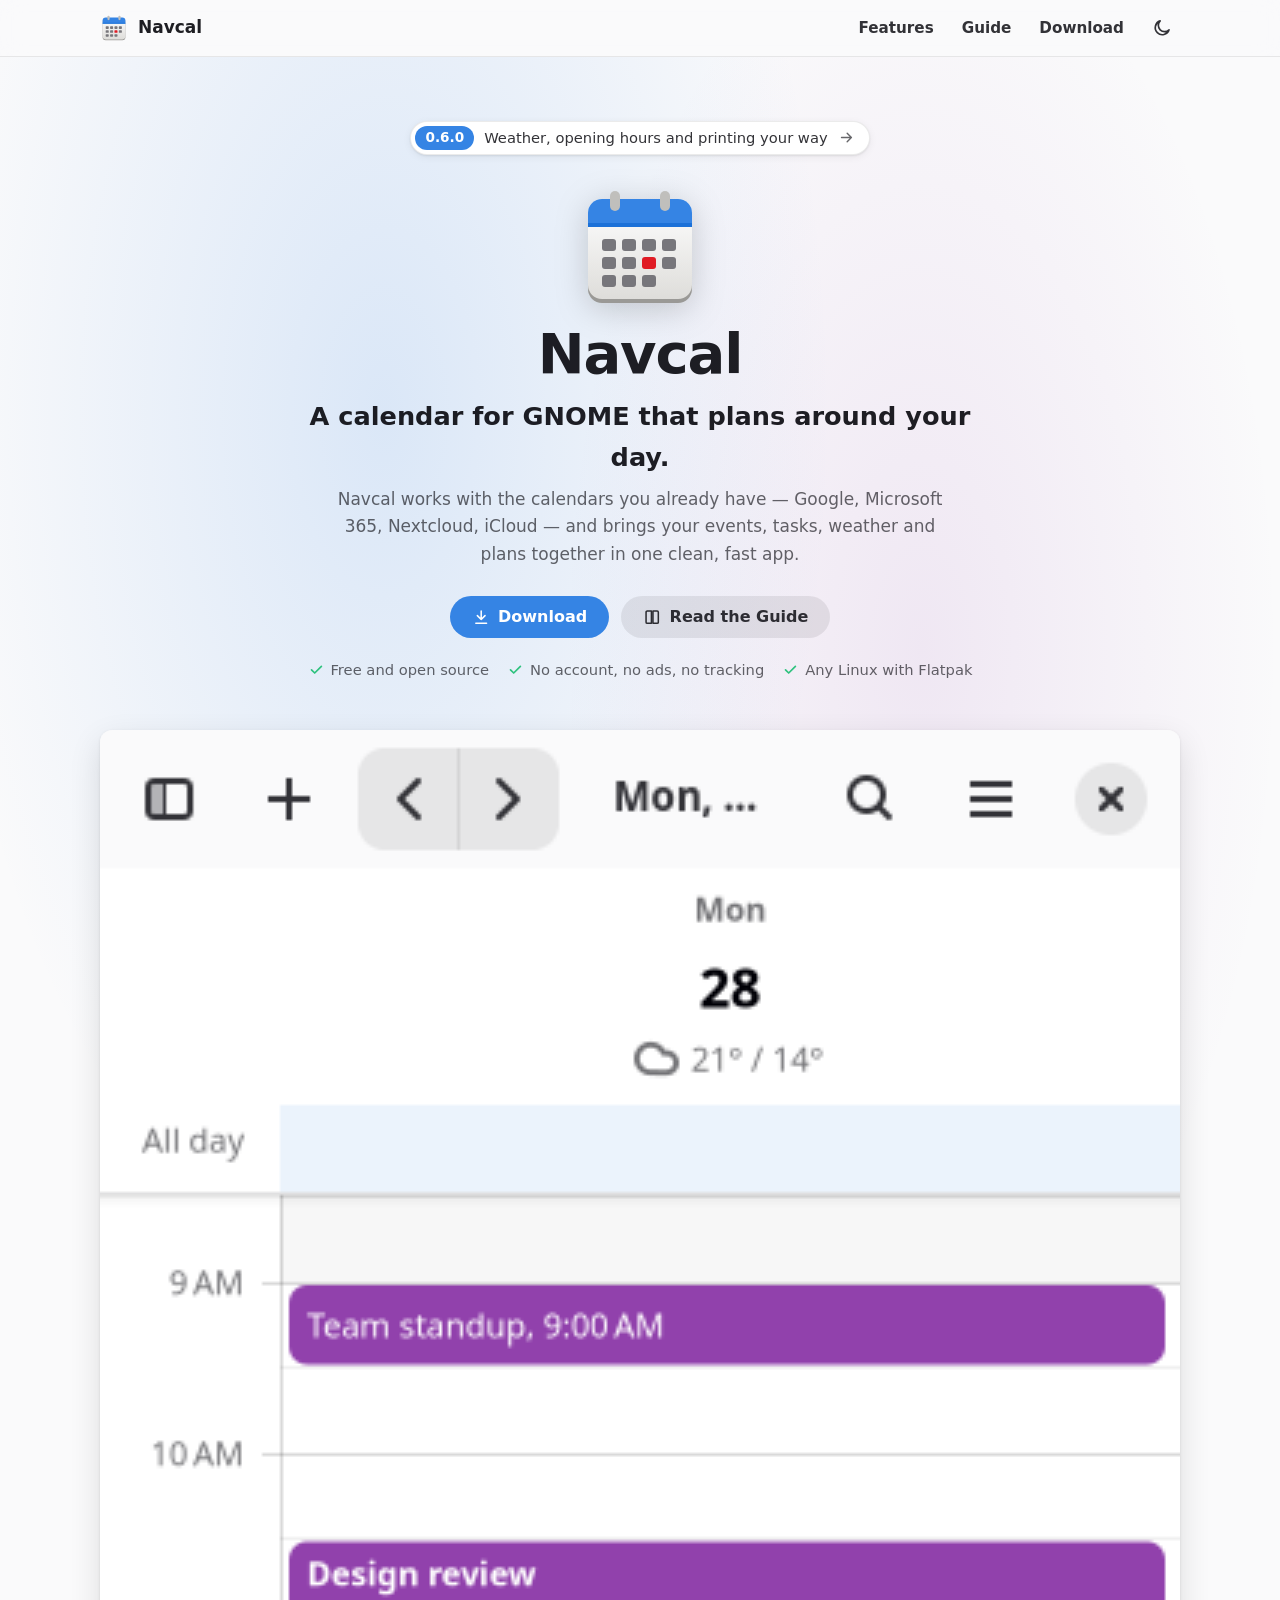
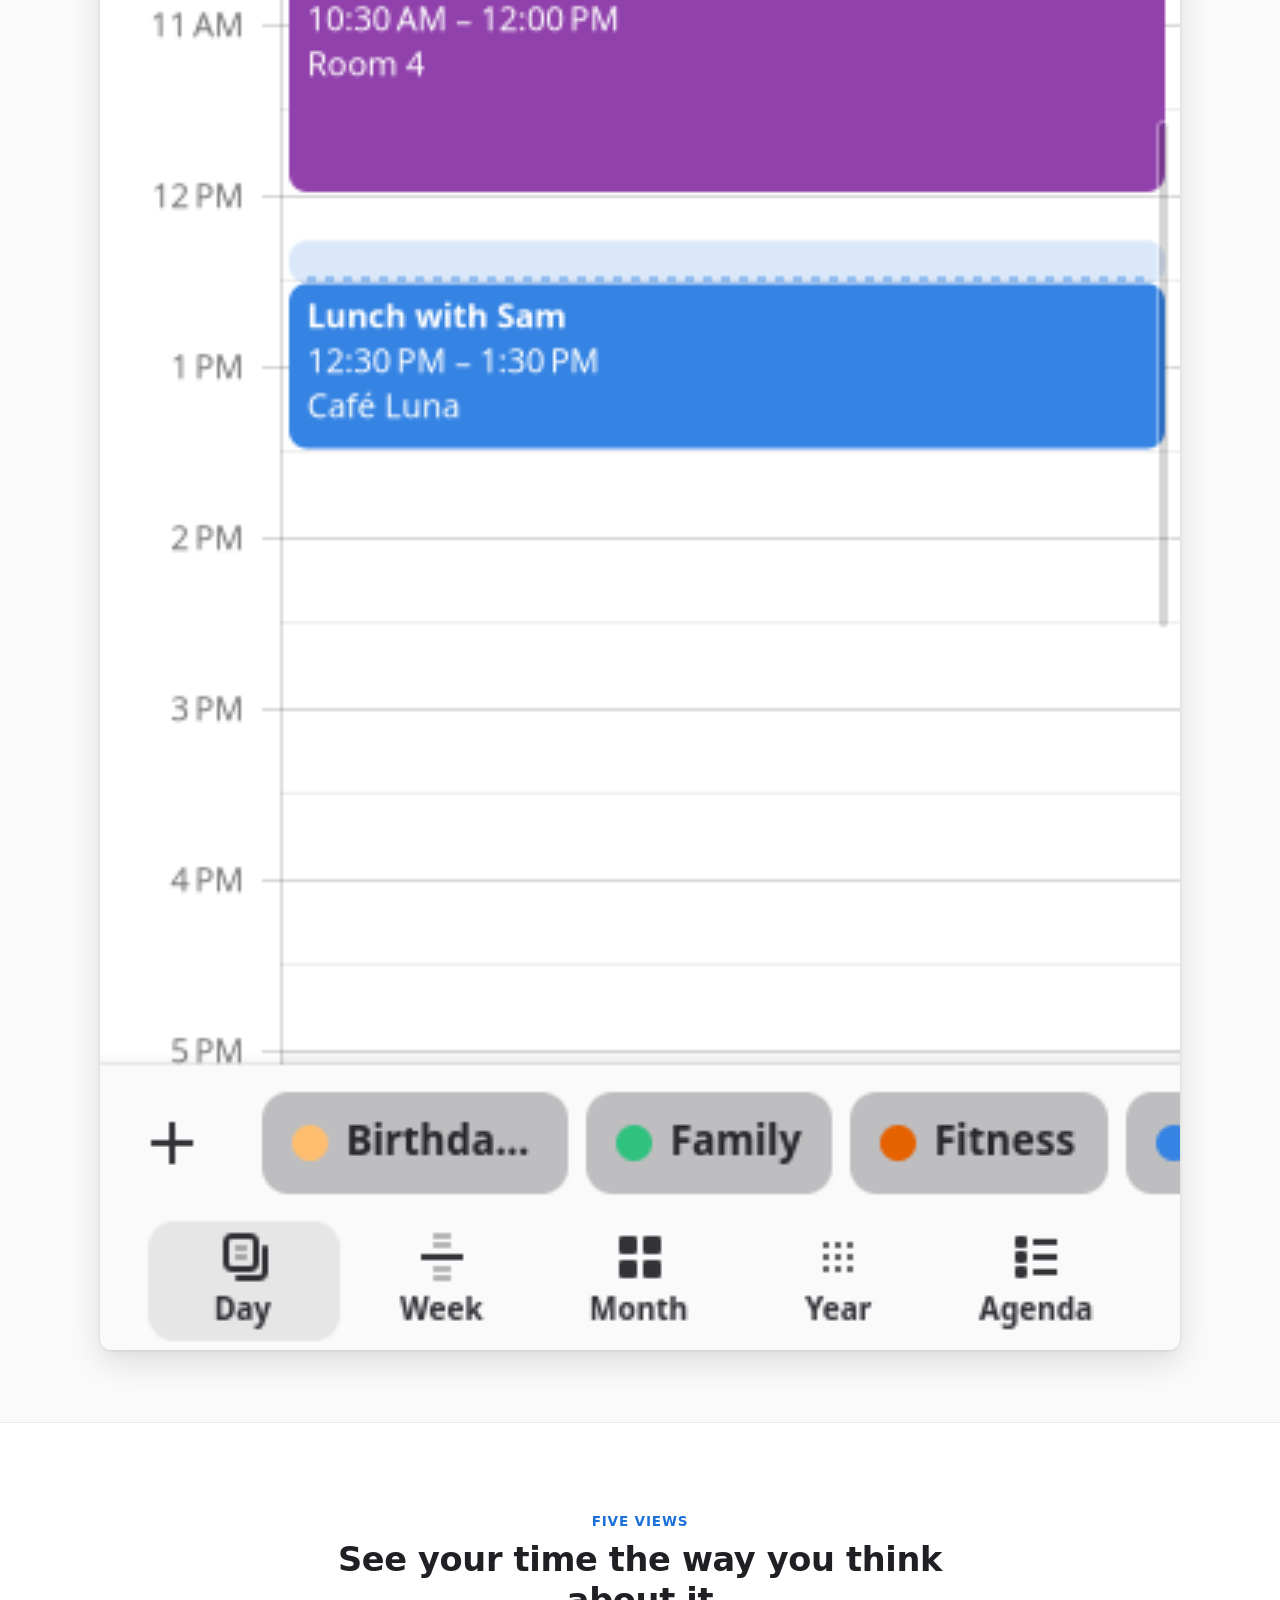
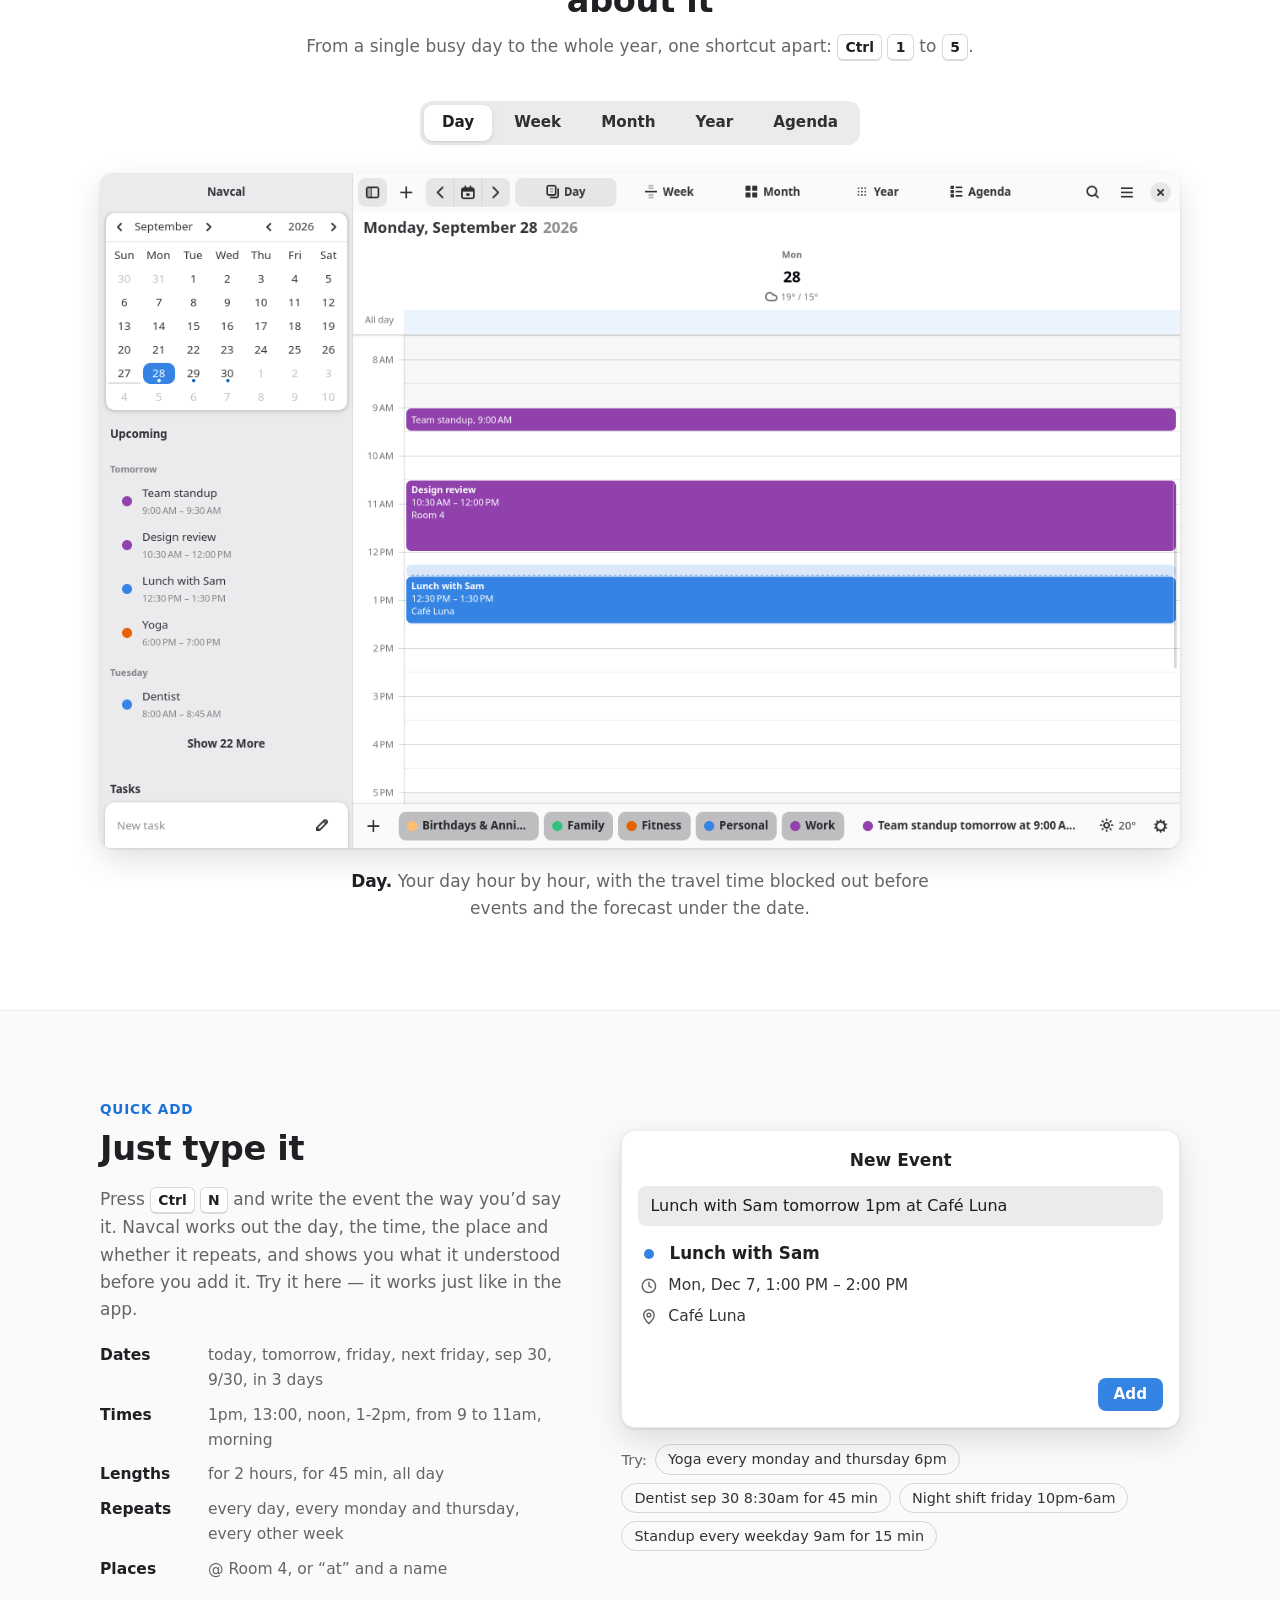
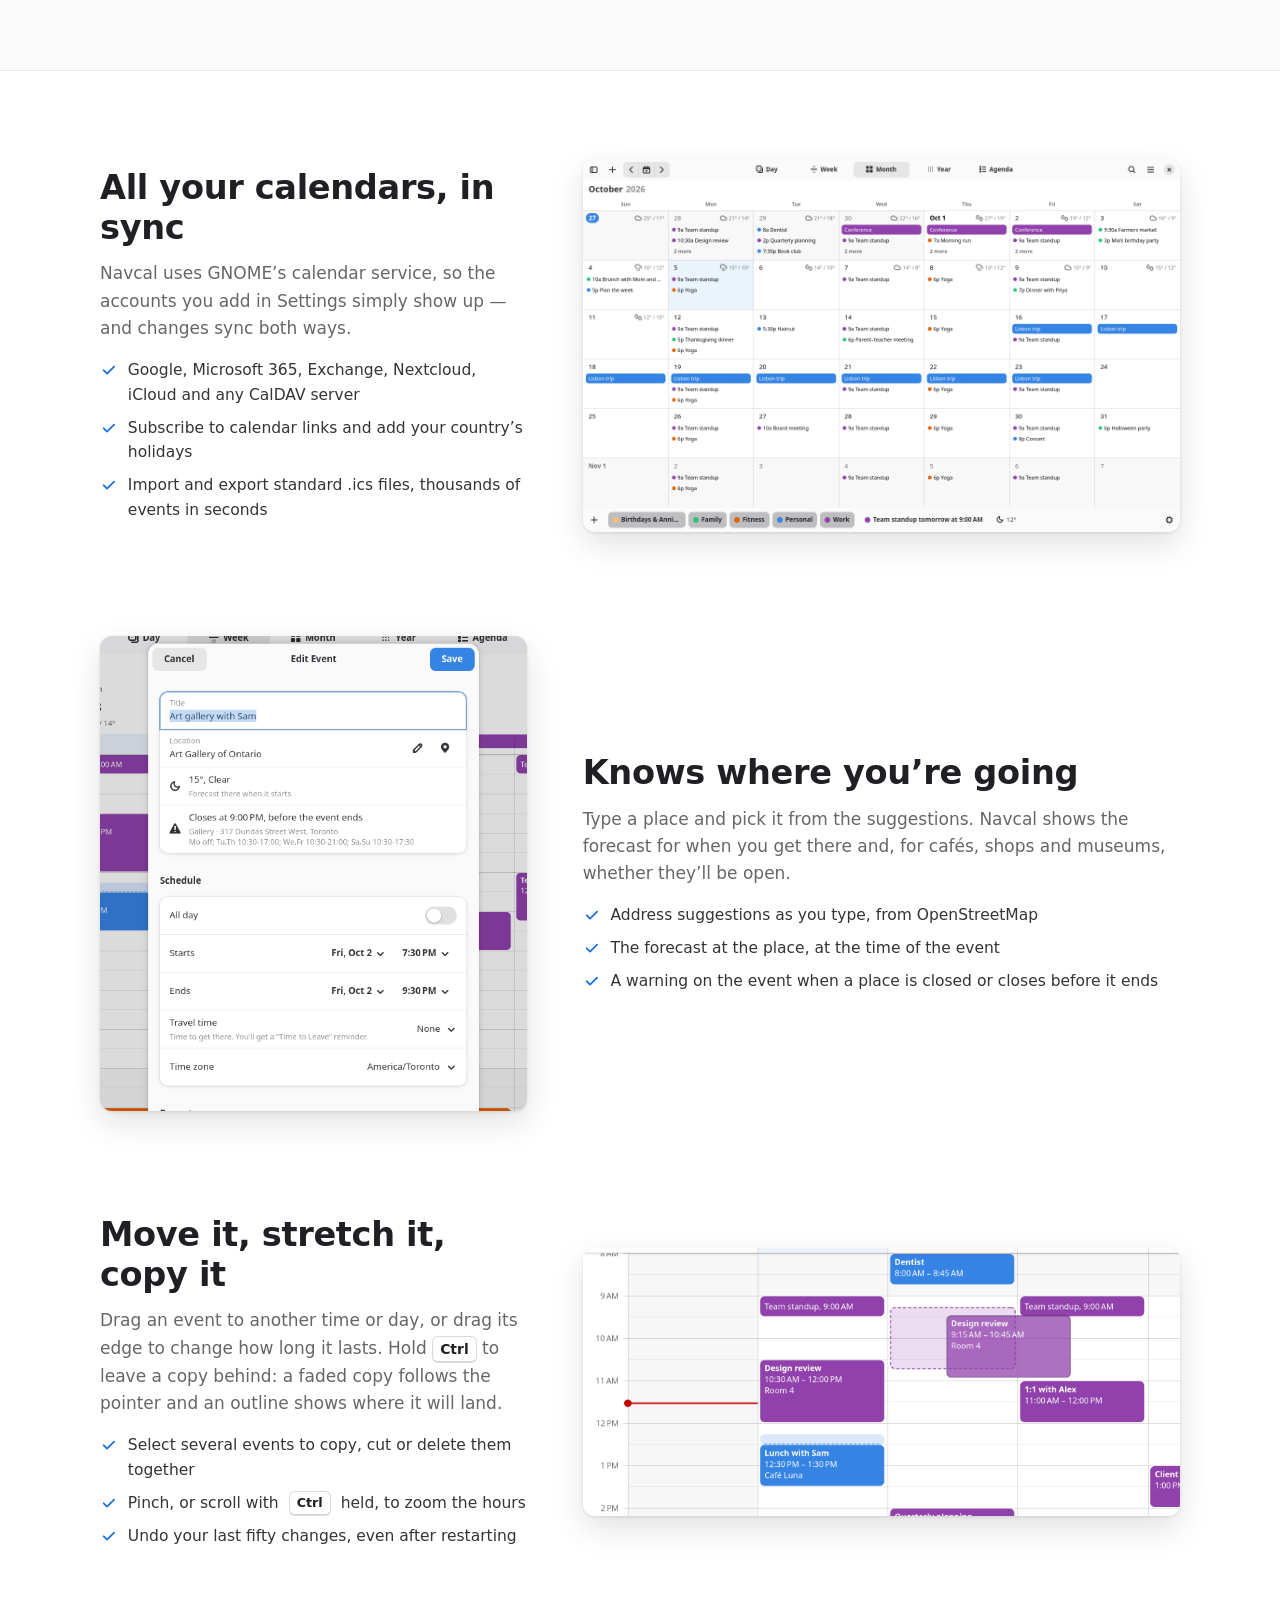
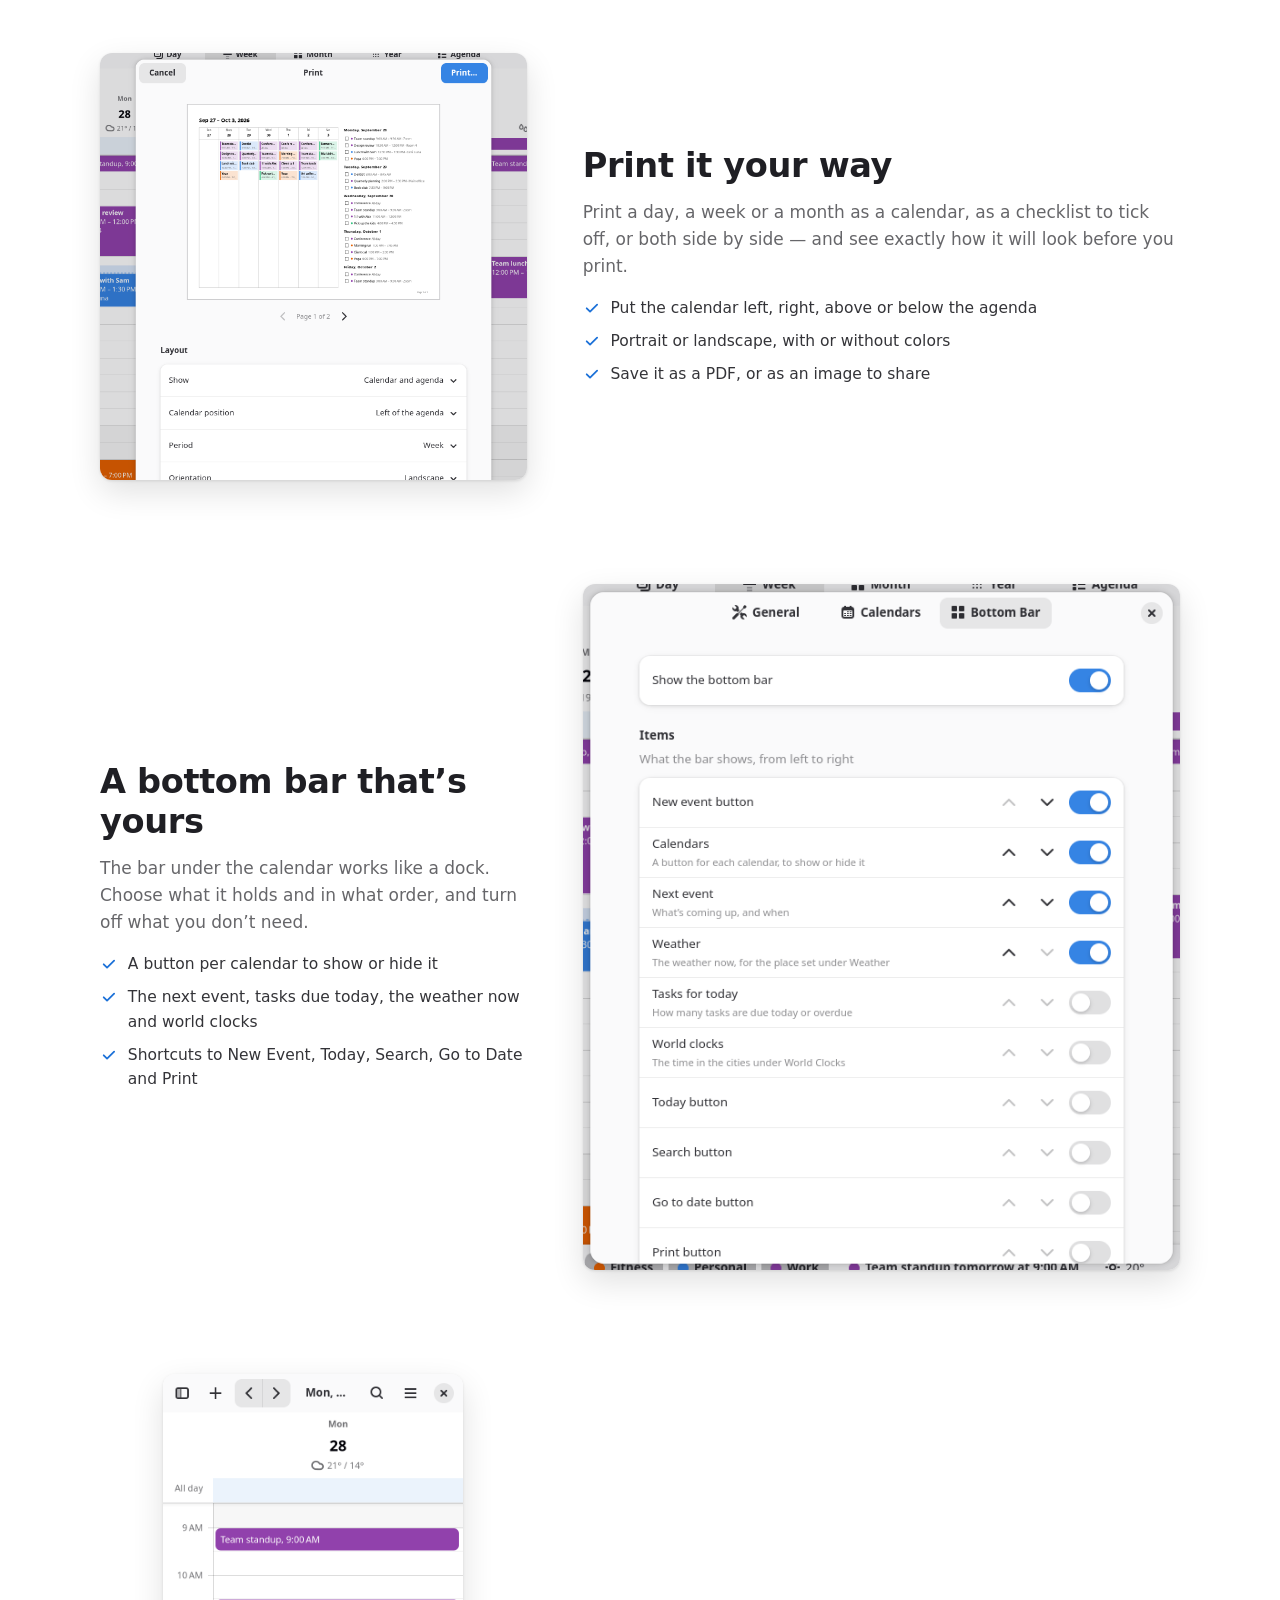
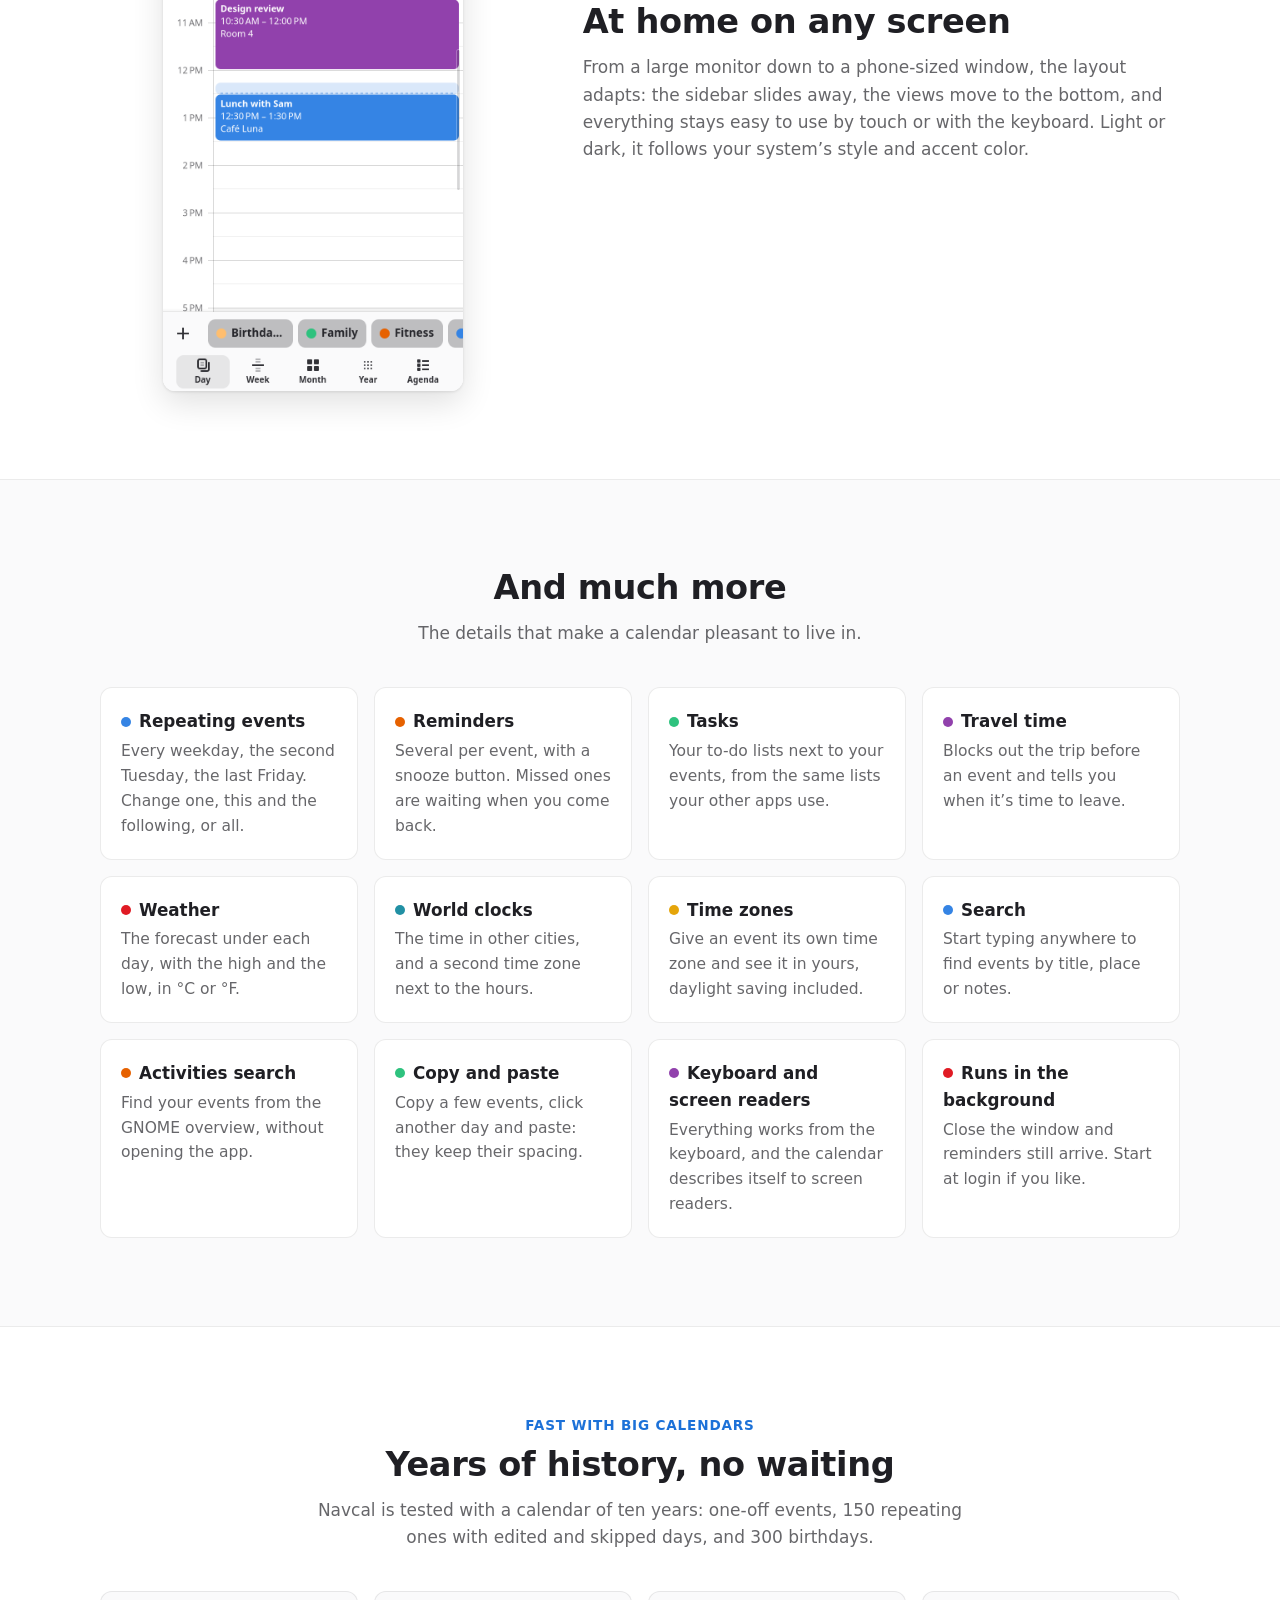
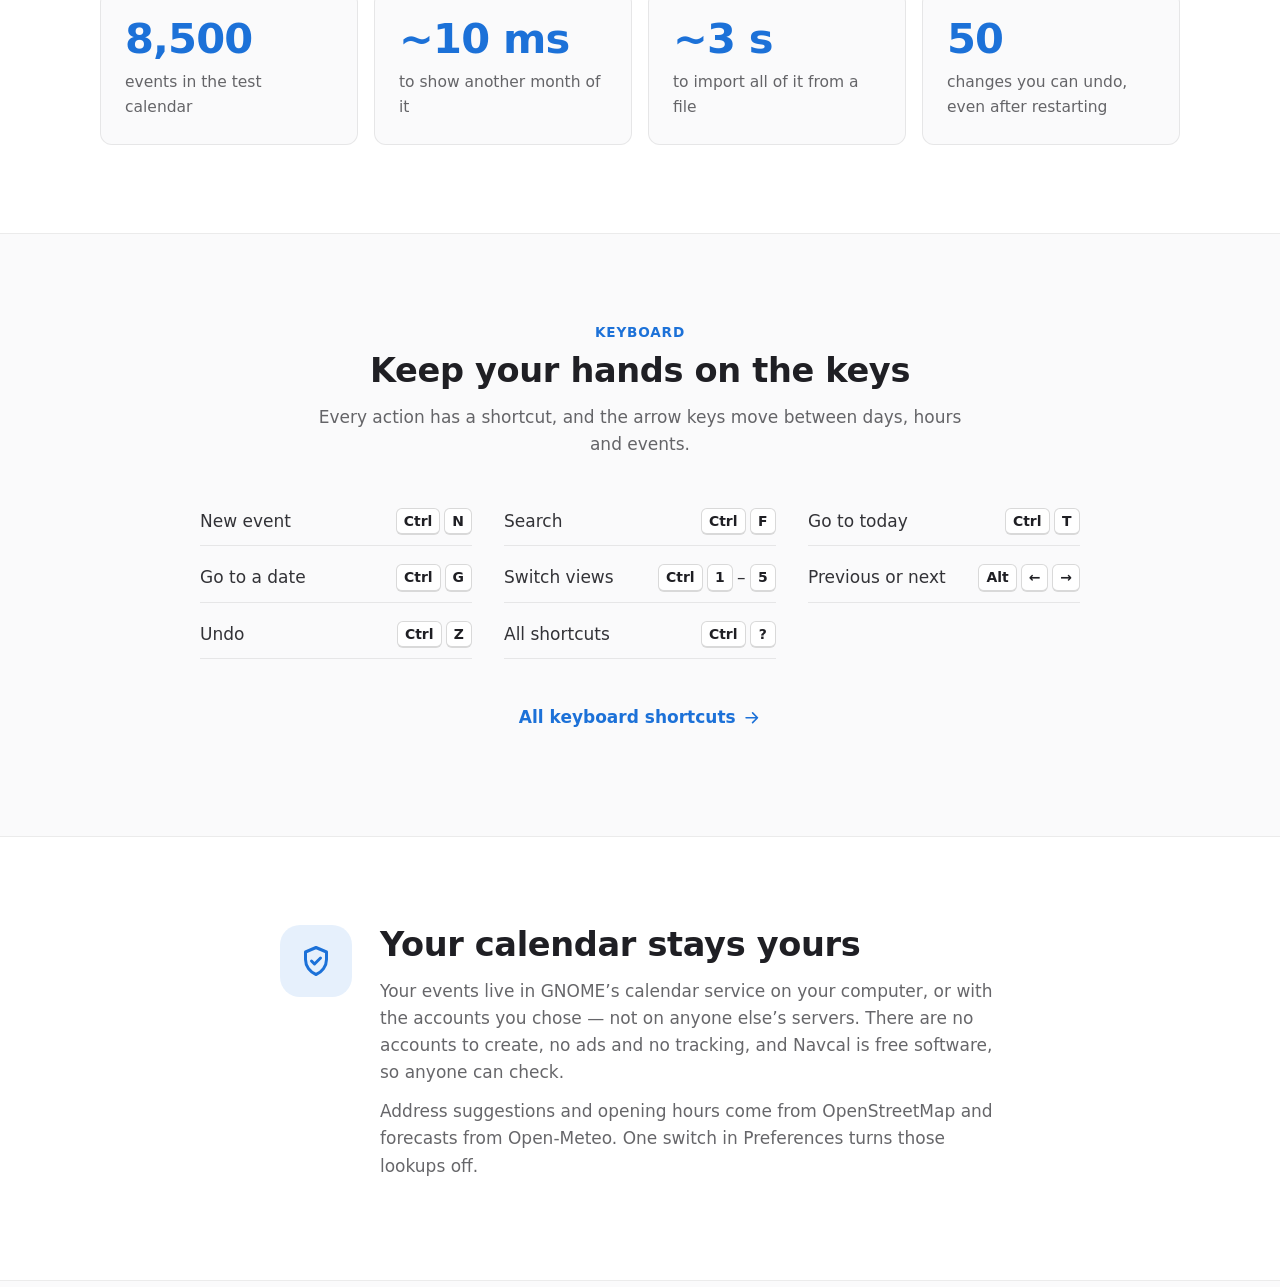
==== commit 6f38edad: "Expand the website Add a user guide, a download page with install, build and troubleshooting steps a" ====
--- a/docs/index.html
+++ b/docs/index.html
@@ -1,46 +1,150 @@
 <!doctype html>
-<!-- The repository's address goes in data-repo below (like "https://github.com/you/navcal").
-     While it's empty, the Source Code button and the clone step stay hidden. -->
-<html lang="en" data-repo="">
+<html lang="en">
 <head>
   <meta charset="utf-8">
   <meta name="viewport" content="width=device-width, initial-scale=1, viewport-fit=cover">
   <title>Navcal — a calendar for GNOME</title>
-  <meta name="description" content="Navcal is a calendar app for GNOME that works with the calendars you already have, with tasks, weather, reminders and printing built in.">
+  <meta name="description" content="Navcal is a free calendar app for GNOME that works with the calendars you already have, with tasks, weather, opening hours, reminders and printing built in.">
   <meta name="color-scheme" content="light dark">
   <meta name="theme-color" content="#fafafb" media="(prefers-color-scheme: light)">
   <meta name="theme-color" content="#222226" media="(prefers-color-scheme: dark)">
+  <meta property="og:type" content="website">
   <meta property="og:title" content="Navcal — a calendar for GNOME">
   <meta property="og:description" content="Your calendars, tasks and plans in one fast, simple GNOME app.">
   <link rel="icon" href="icon.svg" type="image/svg+xml">
   <link rel="stylesheet" href="style.css">
+  <script>
+    // Before anything is drawn: the style picked on this site, and a flag for the scripted parts.
+    (() => {
+      const root = document.documentElement;
+      root.classList.add("js");
+      let theme = null;
+      try { theme = localStorage.getItem("theme"); } catch {}
+      if (theme === "light" || theme === "dark") root.dataset.theme = theme;
+      root.dataset.shownTheme = root.dataset.theme || (matchMedia("(prefers-color-scheme: dark)").matches ? "dark" : "light");
+    })();
+  </script>
+  <script src="quickadd.js" defer></script>
+  <script src="site.js" defer></script>
+  <script type="application/ld+json">
+    {
+      "@context": "https://schema.org",
+      "@type": "SoftwareApplication",
+      "name": "Navcal",
+      "description": "A calendar app for GNOME that works with the calendars you already have.",
+      "applicationCategory": "UtilitiesApplication",
+      "operatingSystem": "Linux",
+      "softwareVersion": "0.6.0",
+      "license": "https://www.gnu.org/licenses/gpl-3.0.html",
+      "author": {"@type": "Person", "name": "Nave Kuhar"},
+      "offers": {"@type": "Offer", "price": "0", "priceCurrency": "USD"}
+    }
+  </script>
 </head>
 <body>
   <a class="skip" href="#main">Skip to content</a>
+  <svg class="sprite" aria-hidden="true">
+    <!-- icons, used as <svg><use href="#name"/></svg> -->
+    <symbol id="sun" viewBox="0 0 24 24" fill="none" stroke="currentColor" stroke-width="2" stroke-linecap="round">
+      <circle cx="12" cy="12" r="4"/>
+      <path d="M12 2v2M12 20v2M4.9 4.9l1.4 1.4M17.7 17.7l1.4 1.4M2 12h2M20 12h2M4.9 19.1l1.4-1.4M17.7 6.3l1.4-1.4"/>
+    </symbol>
+    <symbol id="moon" viewBox="0 0 24 24" fill="none" stroke="currentColor" stroke-width="2" stroke-linejoin="round">
+      <path d="M20.5 14.2A8.5 8.5 0 1 1 9.8 3.5a7 7 0 0 0 10.7 10.7z"/>
+    </symbol>
+    <symbol id="menu" viewBox="0 0 24 24" fill="none" stroke="currentColor" stroke-width="2" stroke-linecap="round">
+      <path d="M4 6h16M4 12h16M4 18h16"/>
+    </symbol>
+    <symbol id="close" viewBox="0 0 24 24" fill="none" stroke="currentColor" stroke-width="2" stroke-linecap="round">
+      <path d="M6 6l12 12M18 6L6 18"/>
+    </symbol>
+    <symbol id="copy" viewBox="0 0 24 24" fill="none" stroke="currentColor" stroke-width="2" stroke-linejoin="round">
+      <rect x="8" y="8" width="12" height="12" rx="2"/>
+      <path d="M16 8V6a2 2 0 0 0-2-2H6a2 2 0 0 0-2 2v8a2 2 0 0 0 2 2h2"/>
+    </symbol>
+    <symbol id="check" viewBox="0 0 24 24" fill="none" stroke="currentColor" stroke-width="2.4" stroke-linecap="round" stroke-linejoin="round">
+      <path d="M5 12.5l4.5 4.5L19 7.5"/>
+    </symbol>
+    <symbol id="clock" viewBox="0 0 24 24" fill="none" stroke="currentColor" stroke-width="2" stroke-linecap="round">
+      <circle cx="12" cy="12" r="9"/>
+      <path d="M12 7v5l3 2"/>
+    </symbol>
+    <symbol id="pin" viewBox="0 0 24 24" fill="none" stroke="currentColor" stroke-width="2" stroke-linejoin="round">
+      <path d="M12 21s-7-6.1-7-11.5a7 7 0 0 1 14 0C19 14.9 12 21 12 21z"/>
+      <circle cx="12" cy="9.5" r="2.5"/>
+    </symbol>
+    <symbol id="repeat" viewBox="0 0 24 24" fill="none" stroke="currentColor" stroke-width="2" stroke-linecap="round" stroke-linejoin="round">
+      <path d="M17 2l3 3-3 3"/>
+      <path d="M4 11V9a4 4 0 0 1 4-4h12"/>
+      <path d="M7 22l-3-3 3-3"/>
+      <path d="M20 13v2a4 4 0 0 1-4 4H4"/>
+    </symbol>
+    <symbol id="download" viewBox="0 0 24 24" fill="none" stroke="currentColor" stroke-width="2" stroke-linecap="round" stroke-linejoin="round">
+      <path d="M12 4v11M7 10l5 5 5-5M5 20h14"/>
+    </symbol>
+    <symbol id="book" viewBox="0 0 24 24" fill="none" stroke="currentColor" stroke-width="2" stroke-linejoin="round">
+      <path d="M4 5.5A1.5 1.5 0 0 1 5.5 4H11v16H5.5A1.5 1.5 0 0 1 4 18.5z"/>
+      <path d="M20 5.5A1.5 1.5 0 0 0 18.5 4H13v16h5.5a1.5 1.5 0 0 0 1.5-1.5z"/>
+    </symbol>
+    <symbol id="code" viewBox="0 0 24 24" fill="none" stroke="currentColor" stroke-width="2" stroke-linecap="round" stroke-linejoin="round">
+      <path d="M8 7l-5 5 5 5M16 7l5 5-5 5"/>
+    </symbol>
+    <symbol id="arrow" viewBox="0 0 24 24" fill="none" stroke="currentColor" stroke-width="2" stroke-linecap="round" stroke-linejoin="round">
+      <path d="M5 12h14M13 6l6 6-6 6"/>
+    </symbol>
+    <symbol id="chevron" viewBox="0 0 24 24" fill="none" stroke="currentColor" stroke-width="2" stroke-linecap="round" stroke-linejoin="round">
+      <path d="M6 9l6 6 6-6"/>
+    </symbol>
+    <symbol id="info" viewBox="0 0 24 24" fill="none" stroke="currentColor" stroke-width="2" stroke-linecap="round">
+      <circle cx="12" cy="12" r="9"/>
+      <path d="M12 11v6M12 7.5v.5"/>
+    </symbol>
+    <symbol id="warning" viewBox="0 0 24 24" fill="none" stroke="currentColor" stroke-width="2" stroke-linecap="round" stroke-linejoin="round">
+      <path d="M10.3 4.2L2.6 18a2 2 0 0 0 1.7 3h15.4a2 2 0 0 0 1.7-3L13.7 4.2a2 2 0 0 0-3.4 0z"/>
+      <path d="M12 10v4M12 17.5v.5"/>
+    </symbol>
+    <symbol id="search" viewBox="0 0 24 24" fill="none" stroke="currentColor" stroke-width="2" stroke-linecap="round">
+      <circle cx="10.5" cy="10.5" r="6.5"/>
+      <path d="M15.5 15.5L20 20"/>
+    </symbol>
+  </svg>
 
   <header class="topbar">
     <nav class="wrap nav" aria-label="Main">
-      <a class="brand" href="#top"><img src="icon.svg" alt="" width="28" height="28"> Navcal</a>
-      <ul>
+      <a class="brand" href="./"><img src="icon.svg" alt="" width="28" height="28"> Navcal</a>
+      <ul class="nav-links" id="nav-links">
         <li><a href="#features">Features</a></li>
-        <li><a href="#privacy">Privacy</a></li>
-        <li><a href="#install">Install</a></li>
-        <li hidden data-repo-only><a data-repo-link href="#">Source</a></li>
+        <li><a href="guide.html">Guide</a></li>
+        <li><a href="download.html">Download</a></li>
+        <li hidden data-repo-only><a data-repo-link href="#">Source Code</a></li>
       </ul>
+      <button class="icon-button theme-toggle" type="button" aria-label="Use dark style" title="Use dark style">
+        <svg class="icon sun" aria-hidden="true"><use href="#sun"/></svg>
+        <svg class="icon moon" aria-hidden="true"><use href="#moon"/></svg>
+      </button>
+      <button class="icon-button menu-toggle" type="button" aria-expanded="false" aria-controls="nav-links" aria-label="Menu" hidden>
+        <svg class="icon" aria-hidden="true"><use href="#menu"/></svg>
+      </button>
     </nav>
   </header>
 
   <main id="main">
     <section class="hero" id="top">
       <div class="wrap narrow">
+        <a class="badge" href="download.html#release-notes"><b>0.6.0</b> Weather, opening hours and printing your way <svg class="icon" aria-hidden="true"><use href="#arrow"/></svg></a>
         <img class="app-icon" src="icon.svg" alt="" width="128" height="128">
         <h1>Navcal</h1>
         <p class="tagline">A calendar for GNOME that plans around your day.</p>
         <p class="lead">Navcal works with the calendars you already have — Google, Microsoft 365, Nextcloud, iCloud — and brings your events, tasks, weather and plans together in one clean, fast app.</p>
         <div class="actions">
-          <a class="button primary" href="#install">Install Navcal</a>
-          <a class="button" hidden data-repo-only data-repo-link href="#">Source Code</a>
-        </div>
+          <a class="button primary" href="download.html"><svg class="icon" aria-hidden="true"><use href="#download"/></svg> Download</a>
+          <a class="button" href="guide.html"><svg class="icon" aria-hidden="true"><use href="#book"/></svg> Read the Guide</a>
+        </div>
+        <ul class="facts">
+          <li><svg class="icon" aria-hidden="true"><use href="#check"/></svg> Free and open source</li>
+          <li><svg class="icon" aria-hidden="true"><use href="#check"/></svg> No account, no ads, no tracking</li>
+          <li><svg class="icon" aria-hidden="true"><use href="#check"/></svg> Any Linux with Flatpak</li>
+        </ul>
       </div>
       <div class="wrap">
         <picture class="shot hero-shot">
@@ -49,18 +153,128 @@
                   media="(max-width: 600px) and (prefers-color-scheme: dark)">
           <source srcset="images/mobile-light.webp" width="360" height="740" media="(max-width: 600px)">
           <source srcset="images/week-dark.webp" media="(prefers-color-scheme: dark)">
-          <img src="images/week-light.webp" width="1280" height="800"
-               alt="Navcal's week view: events for the week in colored blocks, the weather under each date, a small month calendar, upcoming events and tasks in the sidebar, and a bar at the bottom with the calendars, the next event and the weather now.">
+          <img src="images/week-light.webp" width="1280" height="800" fetchpriority="high"
+               alt="Navcal’s week view: events for the week in colored blocks, the weather under each date, a small month calendar, upcoming events and tasks in the sidebar, and a bar at the bottom with the calendars, the next event and the weather now.">
         </picture>
       </div>
     </section>
 
-    <section id="features" class="features">
-      <div class="wrap">
-        <article class="feature">
+    <section id="views" class="band" aria-labelledby="views-title">
+      <div class="wrap">
+        <header class="section-head reveal">
+          <span class="eyebrow">Five views</span>
+          <h2 id="views-title">See your time the way you think about it</h2>
+          <p>From a single busy day to the whole year, one shortcut apart: <kbd>Ctrl</kbd> <kbd>1</kbd> to <kbd>5</kbd>.</p>
+        </header>
+        <div class="tabs" data-tabs>
+          <div class="tablist" role="tablist" aria-label="Views">
+            <button type="button" role="tab" id="tab-day" aria-controls="panel-day" aria-selected="true">Day</button>
+            <button type="button" role="tab" id="tab-week" aria-controls="panel-week" aria-selected="false" tabindex="-1">Week</button>
+            <button type="button" role="tab" id="tab-month" aria-controls="panel-month" aria-selected="false" tabindex="-1">Month</button>
+            <button type="button" role="tab" id="tab-year" aria-controls="panel-year" aria-selected="false" tabindex="-1">Year</button>
+            <button type="button" role="tab" id="tab-agenda" aria-controls="panel-agenda" aria-selected="false" tabindex="-1">Agenda</button>
+          </div>
+          <div class="tabpanel active" role="tabpanel" id="panel-day" aria-labelledby="tab-day">
+            <figure>
+              <picture class="shot">
+                <source srcset="images/day-dark.webp" media="(prefers-color-scheme: dark)">
+                <img src="images/day-light.webp" width="1280" height="800" loading="lazy"
+                     alt="The day view for Monday: a standup, a design review, and lunch at Café Luna with fifteen minutes of travel time shaded before it. The sidebar shows the month, the next events and tasks.">
+              </picture>
+              <figcaption><b>Day.</b> Your day hour by hour, with the travel time blocked out before events and the forecast under the date.</figcaption>
+            </figure>
+          </div>
+          <div class="tabpanel" role="tabpanel" id="panel-week" aria-labelledby="tab-week">
+            <figure>
+              <picture class="shot">
+                <source srcset="images/week-dark.webp" media="(prefers-color-scheme: dark)">
+                <img src="images/week-light.webp" width="1280" height="800" loading="lazy"
+                     alt="The week view: seven days side by side, a conference across three days at the top, and the high and low temperatures under each date.">
+              </picture>
+              <figcaption><b>Week.</b> Seven days side by side — or three or four on a smaller screen, and without the weekend if you like.</figcaption>
+            </figure>
+          </div>
+          <div class="tabpanel" role="tabpanel" id="panel-month" aria-labelledby="tab-month">
+            <figure>
+              <picture class="shot">
+                <source srcset="images/month-dark.webp" media="(prefers-color-scheme: dark)">
+                <img src="images/month-light.webp" width="1280" height="800" loading="lazy"
+                     alt="The month view for October, with events in each day, a trip spanning a week, and the forecast in the corner of the coming days.">
+              </picture>
+              <figcaption><b>Month.</b> The whole month at a glance. Trips and conferences stretch across their days.</figcaption>
+            </figure>
+          </div>
+          <div class="tabpanel" role="tabpanel" id="panel-year" aria-labelledby="tab-year">
+            <figure>
+              <picture class="shot">
+                <source srcset="images/year-dark.webp" media="(prefers-color-scheme: dark)">
+                <img src="images/year-light.webp" width="1280" height="800" loading="lazy"
+                     alt="The year view: twelve small months, with colored dots under the days that have events.">
+              </picture>
+              <figcaption><b>Year.</b> Twelve months, with a dot in each event’s color under the busy days. Double-click a day to open it.</figcaption>
+            </figure>
+          </div>
+          <div class="tabpanel" role="tabpanel" id="panel-agenda" aria-labelledby="tab-agenda">
+            <figure>
+              <picture class="shot">
+                <source srcset="images/agenda-dark.webp" media="(prefers-color-scheme: dark)">
+                <img src="images/agenda-light.webp" width="1280" height="800" loading="lazy"
+                     alt="The agenda view: the coming days as lists of events with their times, places and calendars, and the tasks due that day with a check box.">
+              </picture>
+              <figcaption><b>Agenda.</b> What’s next, as a list: each day’s events with where and when, and the tasks due that day.</figcaption>
+            </figure>
+          </div>
+        </div>
+      </div>
+    </section>
+
+    <section id="quick-add" aria-labelledby="qa-title">
+      <div class="wrap qa-grid">
+        <div class="text reveal">
+          <span class="eyebrow">Quick add</span>
+          <h2 id="qa-title">Just type it</h2>
+          <p>Press <kbd>Ctrl</kbd> <kbd>N</kbd> and write the event the way you’d say it. Navcal works out the day, the time, the place and whether it repeats, and shows you what it understood before you add it. Try it here — it works just like in the app.</p>
+          <ul class="understands">
+            <li><b>Dates</b> <span>today, tomorrow, friday, next friday, sep 30, 9/30, in 3 days</span></li>
+            <li><b>Times</b> <span>1pm, 13:00, noon, 1-2pm, from 9 to 11am, morning</span></li>
+            <li><b>Lengths</b> <span>for 2 hours, for 45 min, all day</span></li>
+            <li><b>Repeats</b> <span>every day, every monday and thursday, every other week</span></li>
+            <li><b>Places</b> <span>@ Room 4, or “at” and a name</span></li>
+          </ul>
+        </div>
+        <div class="qa-demo reveal" data-quickadd>
+          <div class="popover">
+            <label class="popover-title" for="qa-input">New Event</label>
+            <input class="entry" id="qa-input" type="text" value="Lunch with Sam tomorrow 1pm at Café Luna"
+                   placeholder="Lunch with Sam tomorrow 1pm" autocomplete="off" spellcheck="false">
+            <div class="qa-preview" aria-live="polite"></div>
+            <div class="qa-buttons">
+              <button class="button primary" type="button" data-add>Add</button>
+            </div>
+          </div>
+          <div class="chips" role="group" aria-label="Examples">
+            <span>Try:</span>
+            <button type="button">Yoga every monday and thursday 6pm</button>
+            <button type="button">Dentist sep 30 8:30am for 45 min</button>
+            <button type="button">Night shift friday 10pm-6am</button>
+            <button type="button">Standup every weekday 9am for 15 min</button>
+          </div>
+          <ul class="added" aria-label="Added in this demo" aria-live="polite" hidden></ul>
+        </div>
+      </div>
+    </section>
+
+    <section id="features" class="features band">
+      <div class="wrap">
+        <article class="feature reveal">
           <div class="text">
             <h2>All your calendars, in sync</h2>
-            <p>Navcal uses GNOME’s calendar service, so the accounts you add in Settings — Google, Microsoft 365, Exchange, Nextcloud, iCloud or any CalDAV server — simply show up. Show or hide calendars from the bottom bar, pick their colors, subscribe to calendar links and add your country’s holidays.</p>
+            <p>Navcal uses GNOME’s calendar service, so the accounts you add in Settings simply show up — and changes sync both ways.</p>
+            <ul class="points">
+              <li><svg class="icon" aria-hidden="true"><use href="#check"/></svg> Google, Microsoft 365, Exchange, Nextcloud, iCloud and any CalDAV server</li>
+              <li><svg class="icon" aria-hidden="true"><use href="#check"/></svg> Subscribe to calendar links and add your country’s holidays</li>
+              <li><svg class="icon" aria-hidden="true"><use href="#check"/></svg> Import and export standard .ics files, thousands of events in seconds</li>
+            </ul>
           </div>
           <picture class="shot">
             <source srcset="images/month-dark.webp" media="(prefers-color-scheme: dark)">
@@ -69,10 +283,15 @@
           </picture>
         </article>
 
-        <article class="feature flip">
+        <article class="feature flip reveal">
           <div class="text">
             <h2>Knows where you’re going</h2>
-            <p>Type a place and pick it from the suggestions. Navcal shows the forecast for when you get there and, for cafés, shops and museums, whether they’ll be open. If a place closes before your event ends, you’ll see a warning right on the event.</p>
+            <p>Type a place and pick it from the suggestions. Navcal shows the forecast for when you get there and, for cafés, shops and museums, whether they’ll be open.</p>
+            <ul class="points">
+              <li><svg class="icon" aria-hidden="true"><use href="#check"/></svg> Address suggestions as you type, from OpenStreetMap</li>
+              <li><svg class="icon" aria-hidden="true"><use href="#check"/></svg> The forecast at the place, at the time of the event</li>
+              <li><svg class="icon" aria-hidden="true"><use href="#check"/></svg> A warning on the event when a place is closed or closes before it ends</li>
+            </ul>
           </div>
           <picture class="shot">
             <source srcset="images/editor-dark.webp" media="(prefers-color-scheme: dark)">
@@ -81,10 +300,32 @@
           </picture>
         </article>
 
-        <article class="feature">
+        <article class="feature reveal">
+          <div class="text">
+            <h2>Move it, stretch it, copy it</h2>
+            <p>Drag an event to another time or day, or drag its edge to change how long it lasts. Hold <kbd>Ctrl</kbd> to leave a copy behind: a faded copy follows the pointer and an outline shows where it will land.</p>
+            <ul class="points">
+              <li><svg class="icon" aria-hidden="true"><use href="#check"/></svg> Select several events to copy, cut or delete them together</li>
+              <li><svg class="icon" aria-hidden="true"><use href="#check"/></svg> Pinch, or scroll with <kbd>Ctrl</kbd> held, to zoom the hours</li>
+              <li><svg class="icon" aria-hidden="true"><use href="#check"/></svg> Undo your last fifty changes, even after restarting</li>
+            </ul>
+          </div>
+          <picture class="shot">
+            <source srcset="images/copydrag-dark.webp" media="(prefers-color-scheme: dark)">
+            <img src="images/copydrag-light.webp" width="800" height="360" loading="lazy"
+                 alt="Copying the design review to Tuesday with Ctrl held: the original stays on Monday, a faded copy follows the pointer and a dashed outline shows where it will land at 9:15 AM.">
+          </picture>
+        </article>
+
+        <article class="feature flip reveal">
           <div class="text">
             <h2>Print it your way</h2>
-            <p>Print a day, a week or a month as a calendar, as a checklist to tick off, or both side by side — and see exactly how it will look before you print. Or save it as an image to share.</p>
+            <p>Print a day, a week or a month as a calendar, as a checklist to tick off, or both side by side — and see exactly how it will look before you print.</p>
+            <ul class="points">
+              <li><svg class="icon" aria-hidden="true"><use href="#check"/></svg> Put the calendar left, right, above or below the agenda</li>
+              <li><svg class="icon" aria-hidden="true"><use href="#check"/></svg> Portrait or landscape, with or without colors</li>
+              <li><svg class="icon" aria-hidden="true"><use href="#check"/></svg> Save it as a PDF, or as an image to share</li>
+            </ul>
           </div>
           <picture class="shot">
             <source srcset="images/print-dark.webp" media="(prefers-color-scheme: dark)">
@@ -93,10 +334,27 @@
           </picture>
         </article>
 
-        <article class="feature flip">
+        <article class="feature reveal">
+          <div class="text">
+            <h2>A bottom bar that’s yours</h2>
+            <p>The bar under the calendar works like a dock. Choose what it holds and in what order, and turn off what you don’t need.</p>
+            <ul class="points">
+              <li><svg class="icon" aria-hidden="true"><use href="#check"/></svg> A button per calendar to show or hide it</li>
+              <li><svg class="icon" aria-hidden="true"><use href="#check"/></svg> The next event, tasks due today, the weather now and world clocks</li>
+              <li><svg class="icon" aria-hidden="true"><use href="#check"/></svg> Shortcuts to New Event, Today, Search, Go to Date and Print</li>
+            </ul>
+          </div>
+          <picture class="shot">
+            <source srcset="images/prefs-dark.webp" media="(prefers-color-scheme: dark)">
+            <img src="images/prefs-light.webp" width="656" height="754" loading="lazy"
+                 alt="The Bottom Bar page in Preferences: a switch to show the bar, and the list of items it can hold, each with arrows to move it and a switch to turn it on.">
+          </picture>
+        </article>
+
+        <article class="feature flip reveal">
           <div class="text">
             <h2>At home on any screen</h2>
-            <p>From a large monitor down to a phone, the layout adapts: the sidebar slides away, the view switcher moves to the bottom, and everything stays easy to use by touch or with the keyboard. Light or dark, it follows your system’s style and accent color.</p>
+            <p>From a large monitor down to a phone-sized window, the layout adapts: the sidebar slides away, the views move to the bottom, and everything stays easy to use by touch or with the keyboard. Light or dark, it follows your system’s style and accent color.</p>
           </div>
           <picture class="shot phone">
             <source srcset="images/mobile-dark.webp" media="(prefers-color-scheme: dark)">
@@ -109,75 +367,189 @@
 
     <section class="more" aria-labelledby="more-title">
       <div class="wrap">
-        <h2 id="more-title">And much more</h2>
+        <header class="section-head reveal">
+          <h2 id="more-title">And much more</h2>
+          <p>The details that make a calendar pleasant to live in.</p>
+        </header>
         <ul class="cards">
           <li style="--dot: var(--blue)"><h3>Repeating events</h3><p>Every weekday, the second Tuesday, the last Friday. Change one, this and the following, or all.</p></li>
           <li style="--dot: var(--orange)"><h3>Reminders</h3><p>Several per event, with a snooze button. Missed ones are waiting when you come back.</p></li>
-          <li style="--dot: var(--green)"><h3>Quick add</h3><p>Type “Lunch with Sam tomorrow 1pm at Café Luna” and it’s on your calendar.</p></li>
-          <li style="--dot: var(--purple)"><h3>Tasks</h3><p>Your to-do lists next to your events, from the same lists your other apps use.</p></li>
-          <li style="--dot: var(--red)"><h3>Travel time</h3><p>Blocks out the trip before an event and tells you when it’s time to leave.</p></li>
-          <li style="--dot: var(--teal)"><h3>Weather</h3><p>The forecast under each day, with the high and the low, in °C or °F.</p></li>
-          <li style="--dot: var(--yellow)"><h3>World clocks</h3><p>The time in other cities, and a second time zone next to the hours.</p></li>
-          <li style="--dot: var(--blue)"><h3>Drag and drop</h3><p>Move events around, hold Ctrl to duplicate with a live preview, pinch to zoom the hours.</p></li>
-          <li style="--dot: var(--orange)"><h3>Undo that remembers</h3><p>Undo and redo your last fifty changes, even after restarting.</p></li>
-          <li style="--dot: var(--green)"><h3>Your bottom bar</h3><p>Choose what it shows: calendars, the next event, the weather, clocks and shortcuts.</p></li>
+          <li style="--dot: var(--green)"><h3>Tasks</h3><p>Your to-do lists next to your events, from the same lists your other apps use.</p></li>
+          <li style="--dot: var(--purple)"><h3>Travel time</h3><p>Blocks out the trip before an event and tells you when it’s time to leave.</p></li>
+          <li style="--dot: var(--red)"><h3>Weather</h3><p>The forecast under each day, with the high and the low, in °C or °F.</p></li>
+          <li style="--dot: var(--teal)"><h3>World clocks</h3><p>The time in other cities, and a second time zone next to the hours.</p></li>
+          <li style="--dot: var(--yellow)"><h3>Time zones</h3><p>Give an event its own time zone and see it in yours, daylight saving included.</p></li>
+          <li style="--dot: var(--blue)"><h3>Search</h3><p>Start typing anywhere to find events by title, place or notes.</p></li>
+          <li style="--dot: var(--orange)"><h3>Activities search</h3><p>Find your events from the GNOME overview, without opening the app.</p></li>
+          <li style="--dot: var(--green)"><h3>Copy and paste</h3><p>Copy a few events, click another day and paste: they keep their spacing.</p></li>
           <li style="--dot: var(--purple)"><h3>Keyboard and screen readers</h3><p>Everything works from the keyboard, and the calendar describes itself to screen readers.</p></li>
-          <li style="--dot: var(--red)"><h3>Fast with big calendars</h3><p>Years of history and thousands of events: moving around takes a few milliseconds.</p></li>
+          <li style="--dot: var(--red)"><h3>Runs in the background</h3><p>Close the window and reminders still arrive. Start at login if you like.</p></li>
         </ul>
       </div>
     </section>
 
-    <section id="privacy" class="privacy">
-      <div class="wrap narrow">
-        <h2>Your calendar stays yours</h2>
-        <p>Your events live in GNOME’s calendar service on your computer, or with the accounts you chose — not on anyone else’s servers. Address suggestions and opening hours come from OpenStreetMap and forecasts from Open-Meteo; one switch in Preferences turns those lookups off. There are no accounts to create, no ads and no tracking — and Navcal is free software, so anyone can check.</p>
-      </div>
-    </section>
-
-    <section id="install" class="install">
-      <div class="wrap narrow">
-        <h2>Install Navcal</h2>
-        <p>Navcal comes as a Flatpak, which works on any Linux distribution with GNOME. The GNOME runtime it needs comes from <a href="https://flathub.org">Flathub</a> by itself.</p>
-        <p class="actions left" hidden data-repo-only>
-          <a class="button primary" data-repo-link data-repo-path="/releases/latest" href="#">Download the Flatpak</a>
-        </p>
-        <ol class="steps">
-          <li>
-            <p>Install the file you downloaded:</p>
-            <pre><code>flatpak install navcal-0.6.0.flatpak</code></pre>
-          </li>
-          <li>
-            <p>Open Navcal from your apps, or run:</p>
-            <pre><code>flatpak run io.github.navcal.Navcal</code></pre>
-          </li>
-        </ol>
-        <h3>Build it yourself</h3>
-        <p>You’ll need the Flatpak builder and the GNOME SDK (a one-time download of about 1 GB). The build script installs Navcal for you and makes a <code>.flatpak</code> file to share.</p>
-        <pre><code><span hidden data-repo-only>git clone <span data-repo-url></span>.git navcal
-cd navcal
-</span>flatpak install --user flathub org.flatpak.Builder org.gnome.Sdk//50
-tools/build-flatpak.sh</code></pre>
-        <p class="note">To remove Navcal: <code>flatpak uninstall io.github.navcal.Navcal</code></p>
+    <section class="band" aria-labelledby="fast-title">
+      <div class="wrap">
+        <header class="section-head reveal">
+          <span class="eyebrow">Fast with big calendars</span>
+          <h2 id="fast-title">Years of history, no waiting</h2>
+          <p>Navcal is tested with a calendar of ten years: one-off events, 150 repeating ones with edited and skipped days, and 300 birthdays.</p>
+        </header>
+        <ul class="stats reveal">
+          <li><b>8,500</b><span>events in the test calendar</span></li>
+          <li><b>~10&nbsp;ms</b><span>to show another month of it</span></li>
+          <li><b>~3&nbsp;s</b><span>to import all of it from a file</span></li>
+          <li><b>50</b><span>changes you can undo, even after restarting</span></li>
+        </ul>
+      </div>
+    </section>
+
+    <section aria-labelledby="keys-title">
+      <div class="wrap">
+        <header class="section-head reveal">
+          <span class="eyebrow">Keyboard</span>
+          <h2 id="keys-title">Keep your hands on the keys</h2>
+          <p>Every action has a shortcut, and the arrow keys move between days, hours and events.</p>
+        </header>
+        <ul class="keys reveal">
+          <li><span>New event</span> <span><kbd>Ctrl</kbd><kbd>N</kbd></span></li>
+          <li><span>Search</span> <span><kbd>Ctrl</kbd><kbd>F</kbd></span></li>
+          <li><span>Go to today</span> <span><kbd>Ctrl</kbd><kbd>T</kbd></span></li>
+          <li><span>Go to a date</span> <span><kbd>Ctrl</kbd><kbd>G</kbd></span></li>
+          <li><span>Switch views</span> <span><kbd>Ctrl</kbd><kbd>1</kbd>–<kbd>5</kbd></span></li>
+          <li><span>Previous or next</span> <span><kbd>Alt</kbd><kbd>←</kbd><kbd>→</kbd></span></li>
+          <li><span>Undo</span> <span><kbd>Ctrl</kbd><kbd>Z</kbd></span></li>
+          <li><span>All shortcuts</span> <span><kbd>Ctrl</kbd><kbd>?</kbd></span></li>
+        </ul>
+        <p class="center"><a class="more-link" href="guide.html#shortcuts">All keyboard shortcuts <svg class="icon" aria-hidden="true"><use href="#arrow"/></svg></a></p>
+      </div>
+    </section>
+
+    <section id="privacy" class="privacy band" aria-labelledby="privacy-title">
+      <div class="wrap narrow reveal">
+        <div class="privacy-icon"><svg aria-hidden="true" viewBox="0 0 24 24" fill="none" stroke="currentColor" stroke-width="2" stroke-linejoin="round"><path d="M12 3l7 3v5c0 4.5-3 8.3-7 10-4-1.7-7-5.5-7-10V6z"/><path d="M9 12l2 2 4-4" stroke-linecap="round"/></svg></div>
+        <div>
+          <h2 id="privacy-title">Your calendar stays yours</h2>
+          <p>Your events live in GNOME’s calendar service on your computer, or with the accounts you chose — not on anyone else’s servers. There are no accounts to create, no ads and no tracking, and Navcal is free software, so anyone can check.</p>
+          <p>Address suggestions and opening hours come from OpenStreetMap and forecasts from Open-Meteo. One switch in Preferences turns those lookups off.</p>
+        </div>
+      </div>
+    </section>
+
+    <section id="faq" aria-labelledby="faq-title">
+      <div class="wrap">
+        <header class="section-head reveal">
+          <h2 id="faq-title">Questions</h2>
+        </header>
+        <div class="faq">
+          <details>
+            <summary>Which calendars does it work with? <svg class="icon" aria-hidden="true"><use href="#chevron"/></svg></summary>
+            <div><p>Any account with calendars in GNOME’s <b>Settings → Online Accounts</b>: Google, Microsoft 365, Exchange, Nextcloud, and iCloud or any other CalDAV server. It also has calendars that stay on your computer, and can subscribe to calendar links (webcal or .ics).</p></div>
+          </details>
+          <details>
+            <summary>Can I use it alongside GNOME Calendar? <svg class="icon" aria-hidden="true"><use href="#chevron"/></svg></summary>
+            <div><p>Yes. Both use GNOME’s calendar service, so they show the same events, and a change in one shows up in the other — and in the clock menu in the top bar.</p></div>
+          </details>
+          <details>
+            <summary>Does it work outside GNOME? <svg class="icon" aria-hidden="true"><use href="#chevron"/></svg></summary>
+            <div><p>It works best on GNOME. On other desktops it needs GNOME’s calendar service (evolution-data-server) installed, and online accounts are added with GNOME Settings.</p></div>
+          </details>
+          <details>
+            <summary>Is it on Flathub? <svg class="icon" aria-hidden="true"><use href="#chevron"/></svg></summary>
+            <div><p>Not yet. For now, download the Flatpak file from the <a href="download.html">Download page</a> — the GNOME runtime it needs still comes from Flathub, by itself.</p></div>
+          </details>
+          <details>
+            <summary>Does it need the internet? <svg class="icon" aria-hidden="true"><use href="#chevron"/></svg></summary>
+            <div><p>Only to sync your online calendars, and for the weather, address suggestions and opening hours. Turn off <b>Look up places and weather online</b> in Preferences and nothing else leaves your computer.</p></div>
+          </details>
+          <details>
+            <summary>Why don’t I see opening hours for a place? <svg class="icon" aria-hidden="true"><use href="#chevron"/></svg></summary>
+            <div><p>They come from OpenStreetMap, where not every place lists them yet. Pick the place from the suggestions while typing, so Navcal looks up the right one. You can add missing hours on <a href="https://www.openstreetmap.org">openstreetmap.org</a>, and everyone who uses the map gets them too.</p></div>
+          </details>
+          <details>
+            <summary>Will reminders come when the window is closed? <svg class="icon" aria-hidden="true"><use href="#chevron"/></svg></summary>
+            <div><p>Yes: closing the window keeps Navcal running in the background, and <b>Start at login</b> in Preferences starts it hidden when you log in. Reminders that came due while it wasn’t running are waiting next time, marked as missed.</p></div>
+          </details>
+          <details>
+            <summary>How do I back up my events? <svg class="icon" aria-hidden="true"><use href="#chevron"/></svg></summary>
+            <div><p>In <b>Preferences → Calendars</b>, choose <b>Export Events…</b> and “All calendars”. That makes one standard .ics file with everything, which <b>Import Events…</b> brings back — and which other calendar apps can read too.</p></div>
+          </details>
+          <details>
+            <summary>Which languages does it speak? <svg class="icon" aria-hidden="true"><use href="#chevron"/></svg></summary>
+            <div><p>English and French so far; quick add understands English phrasing. Every text in the app can be translated, and new languages are welcome.</p></div>
+          </details>
+          <details>
+            <summary>How can I help? <svg class="icon" aria-hidden="true"><use href="#chevron"/></svg></summary>
+            <div>
+              <p>Tell others about it, report problems and ideas, translate it into your language, or improve the code. The source comes with a guide for contributors.</p>
+              <p hidden data-repo-only><a data-repo-link data-repo-path="/issues" href="#">Report a problem or share an idea</a></p>
+            </div>
+          </details>
+        </div>
+      </div>
+    </section>
+
+    <section class="cta" aria-labelledby="cta-title">
+      <div class="wrap">
+        <div class="cta-box reveal">
+          <h2 id="cta-title">Ready to plan your week?</h2>
+          <p>Navcal is free, installs in a minute, and works with the calendars you already have.</p>
+          <div class="actions">
+            <a class="button primary" href="download.html"><svg class="icon" aria-hidden="true"><use href="#download"/></svg> Download Navcal</a>
+            <a class="button" href="guide.html">Read the Guide</a>
+          </div>
+        </div>
       </div>
     </section>
   </main>
 
   <footer class="footer">
     <div class="wrap">
-      <p class="byline"><img src="icon.svg" alt="" width="20" height="20"> Navcal, by Nave Kuhar</p>
-      <p>Free software under the <a href="https://www.gnu.org/licenses/gpl-3.0.html">GNU GPL</a>, version 3 or later</p>
-      <p hidden data-repo-only><a data-repo-link href="#">Source code</a></p>
+      <div class="footer-grid">
+        <div>
+          <p class="byline"><img src="icon.svg" alt="" width="24" height="24"> Navcal</p>
+          <p>A calendar for GNOME, by Nave Kuhar.</p>
+          <p>Free software under the <a href="https://www.gnu.org/licenses/gpl-3.0.html">GNU GPL</a>, version 3 or later.</p>
+        </div>
+        <nav aria-labelledby="f-learn">
+          <h2 id="f-learn">Learn</h2>
+          <ul>
+            <li><a href="./#features">Features</a></li>
+            <li><a href="guide.html">User Guide</a></li>
+            <li><a href="guide.html#shortcuts">Keyboard Shortcuts</a></li>
+            <li><a href="./#faq">Questions</a></li>
+          </ul>
+        </nav>
+        <nav aria-labelledby="f-get">
+          <h2 id="f-get">Get Navcal</h2>
+          <ul>
+            <li><a href="download.html">Download</a></li>
+            <li><a href="download.html#build">Build It Yourself</a></li>
+            <li><a href="download.html#release-notes">What’s New</a></li>
+            <li hidden data-repo-only><a data-repo-link href="#">Source Code</a></li>
+          </ul>
+        </nav>
+        <div>
+          <h2>Thanks to</h2>
+          <ul>
+            <li><a href="https://www.openstreetmap.org/copyright">OpenStreetMap contributors</a></li>
+            <li><a href="https://open-meteo.com">Open-Meteo.com</a></li>
+            <li><a href="https://www.gnome.org">The GNOME project</a></li>
+          </ul>
+        </div>
+      </div>
+      <div class="footer-bottom">
+        <p>© 2026 Nave Kuhar</p>
+        <div class="appearance" role="radiogroup" aria-labelledby="style-label">
+          <span id="style-label">Style</span>
+          <span class="segmented">
+            <label><input type="radio" name="theme" value="system" checked> System</label>
+            <label><input type="radio" name="theme" value="light"> Light</label>
+            <label><input type="radio" name="theme" value="dark"> Dark</label>
+          </span>
+        </div>
+      </div>
     </div>
   </footer>
-
-  <script>
-    // Show the links to the repository once its address is set (see data-repo at the top).
-    const repo = document.documentElement.dataset.repo.replace(/\/+$/, "").replace(/\.git$/, "");
-    if (repo) {
-      for (const el of document.querySelectorAll("[data-repo-only]")) el.hidden = false;
-      for (const a of document.querySelectorAll("[data-repo-link]")) a.href = repo + (a.dataset.repoPath || "");
-      for (const el of document.querySelectorAll("[data-repo-url]")) el.textContent = repo;
-    }
-  </script>
 </body>
 </html>
--- a/docs/style.css
+++ b/docs/style.css
@@ -1,48 +1,92 @@
-/* Navcal's website. Colors follow GNOME's Adwaita palette, light and dark. */
+/* Navcal's website. Colors follow GNOME's Adwaita palette, light and dark.
+   The dark colors apply when the visitor's system is dark, unless they picked light on the site
+   (data-theme="light"), or when they picked dark (data-theme="dark"). */
 
 :root {
   --bg: #fafafb;
   --card: #ffffff;
+  --sunken: #f3f3f5;
   --fg: rgb(0 0 6 / 80%);
+  --strong: rgb(0 0 6 / 88%);
   --muted: rgb(0 0 6 / 60%);
   --line: rgb(0 0 6 / 8%);
+  --line-strong: rgb(0 0 6 / 15%);
   --code-bg: rgb(0 0 6 / 5%);
   --accent: #3584e4;
   --accent-fg: #ffffff;
   --accent-text: #1c71d8;
+  --accent-soft: rgb(53 132 228 / 12%);
+  --warning-text: #9c6e03;
+  --warning-soft: rgb(229 165 10 / 14%);
   --button: rgb(0 0 6 / 8%);
   --button-hover: rgb(0 0 6 / 12%);
   --shadow: 0 1px 3px rgb(0 0 6 / 10%), 0 12px 32px rgb(0 0 6 / 12%);
+  --shadow-sm: 0 1px 2px rgb(0 0 6 / 8%), 0 2px 8px rgb(0 0 6 / 6%);
   --topbar: rgb(250 250 251 / 85%);
-  /* calendar colors, for the dots on the cards */
+  --glow: rgb(53 132 228 / 16%);
+  --glow-2: rgb(145 65 172 / 10%);
+  /* calendar colors, for the dots */
   --blue: #3584e4; --green: #2ec27e; --yellow: #e5a50a; --orange: #e66100;
   --red: #e01b24; --purple: #9141ac; --teal: #2190a4;
   --radius: 12px;
   --font: "Adwaita Sans", Cantarell, Inter, system-ui, -apple-system, "Segoe UI", sans-serif;
   --mono: "Adwaita Mono", "Source Code Pro", ui-monospace, "SF Mono", Menlo, Consolas, monospace;
+  --topbar-h: 57px;
   color-scheme: light;
 }
 
 @media (prefers-color-scheme: dark) {
-  :root {
+  :root:not([data-theme="light"]) {
     --bg: #222226;
     --card: #2e2e32;
+    --sunken: #1d1d20;
     --fg: #ffffff;
+    --strong: #ffffff;
     --muted: rgb(255 255 255 / 70%);
     --line: rgb(255 255 255 / 10%);
+    --line-strong: rgb(255 255 255 / 18%);
     --code-bg: rgb(0 0 6 / 30%);
     --accent-text: #78aeed;
+    --accent-soft: rgb(120 174 237 / 16%);
+    --warning-text: #f8e45c;
+    --warning-soft: rgb(229 165 10 / 18%);
     --button: rgb(255 255 255 / 10%);
     --button-hover: rgb(255 255 255 / 15%);
     --shadow: 0 1px 3px rgb(0 0 0 / 30%), 0 12px 32px rgb(0 0 0 / 35%);
+    --shadow-sm: 0 1px 2px rgb(0 0 0 / 25%), 0 2px 8px rgb(0 0 0 / 20%);
     --topbar: rgb(34 34 38 / 85%);
+    --glow: rgb(53 132 228 / 22%);
+    --glow-2: rgb(145 65 172 / 16%);
     color-scheme: dark;
   }
 }
+:root[data-theme="dark"] {
+  --bg: #222226;
+  --card: #2e2e32;
+  --sunken: #1d1d20;
+  --fg: #ffffff;
+  --strong: #ffffff;
+  --muted: rgb(255 255 255 / 70%);
+  --line: rgb(255 255 255 / 10%);
+  --line-strong: rgb(255 255 255 / 18%);
+  --code-bg: rgb(0 0 6 / 30%);
+  --accent-text: #78aeed;
+  --accent-soft: rgb(120 174 237 / 16%);
+  --warning-text: #f8e45c;
+  --warning-soft: rgb(229 165 10 / 18%);
+  --button: rgb(255 255 255 / 10%);
+  --button-hover: rgb(255 255 255 / 15%);
+  --shadow: 0 1px 3px rgb(0 0 0 / 30%), 0 12px 32px rgb(0 0 0 / 35%);
+  --shadow-sm: 0 1px 2px rgb(0 0 0 / 25%), 0 2px 8px rgb(0 0 0 / 20%);
+  --topbar: rgb(34 34 38 / 85%);
+  --glow: rgb(53 132 228 / 22%);
+  --glow-2: rgb(145 65 172 / 16%);
+  color-scheme: dark;
+}
 
 * { box-sizing: border-box; }
 
-html { scroll-behavior: smooth; scroll-padding-top: 72px; }
+html { scroll-behavior: smooth; scroll-padding-top: calc(var(--topbar-h) + 16px); }
 @media (prefers-reduced-motion: reduce) { html { scroll-behavior: auto; } }
 
 body {
@@ -54,107 +98,415 @@
 }
 
 img { max-width: 100%; height: auto; }
-a { color: var(--accent-text); }
-a:focus-visible, .button:focus-visible { outline: 3px solid var(--accent); outline-offset: 2px; border-radius: 6px; }
+a { color: var(--accent-text); text-underline-offset: 0.15em; }
+:focus-visible { outline: 3px solid var(--accent); outline-offset: 2px; border-radius: 6px; }
 [hidden] { display: none !important; }
-
-.wrap { max-width: 1120px; margin: 0 auto; padding-inline: max(20px, env(safe-area-inset-left)); }
+.sprite { display: none; }
+.sr-only { position: absolute; width: 1px; height: 1px; overflow: hidden; clip-path: inset(50%); white-space: nowrap; }
+.icon { width: 1.15em; height: 1.15em; flex: none; vertical-align: -0.2em; }
+
+.wrap { max-width: 1120px; margin: 0 auto; padding-inline: max(20px, env(safe-area-inset-left)) max(20px, env(safe-area-inset-right)); }
 .narrow { max-width: 760px; }
 
-.skip { position: absolute; left: -999px; top: 8px; background: var(--card); padding: 8px 12px; border-radius: 8px; z-index: 10; }
+.skip { position: absolute; left: -999px; top: 8px; background: var(--card); padding: 8px 12px; border-radius: 8px; z-index: 30; }
 .skip:focus { left: 8px; }
+
+h1 { font-size: clamp(2.5rem, 6vw, 3.5rem); line-height: 1.1; margin: 0; letter-spacing: -0.02em; color: var(--strong); }
+h2 { font-size: clamp(1.6rem, 3.5vw, 2.1rem); line-height: 1.2; margin: 0 0 12px; letter-spacing: -0.01em; color: var(--strong); }
+h3 { font-size: 1.05rem; margin: 0 0 4px; color: var(--strong); }
+
+kbd {
+  display: inline-block; min-width: 1.9em; padding: 1px 7px; text-align: center;
+  font: 600 0.82em/1.6 var(--font); color: var(--strong); white-space: nowrap;
+  background: var(--card); border: 1px solid var(--line-strong); border-bottom-width: 2px; border-radius: 6px;
+}
+
+/* -- buttons -- */
+.button {
+  display: inline-flex; align-items: center; justify-content: center; gap: 8px;
+  padding: 10px 22px; border: 0; border-radius: 9999px; cursor: pointer;
+  background: var(--button); color: var(--fg); font: 700 1rem/1.4 var(--font); text-decoration: none;
+}
+.button:hover { background: var(--button-hover); }
+.button.primary { background: var(--accent); color: var(--accent-fg); }
+.button.primary:hover { filter: brightness(1.08); }
+.button.small { padding: 5px 14px; font-size: 0.92rem; }
+.icon-button {
+  display: inline-grid; place-items: center; width: 36px; height: 36px; padding: 0; border: 0;
+  border-radius: 9999px; background: transparent; color: var(--fg); cursor: pointer;
+}
+.icon-button:hover { background: var(--button); }
+.icon-button .icon { width: 20px; height: 20px; }
 
 /* -- top bar -- */
 .topbar {
-  position: sticky; top: 0; z-index: 5;
+  position: sticky; top: 0; z-index: 20;
   background: var(--topbar);
   backdrop-filter: saturate(180%) blur(12px);
   -webkit-backdrop-filter: saturate(180%) blur(12px);
   border-bottom: 1px solid var(--line);
   padding-top: env(safe-area-inset-top);
 }
-.nav { display: flex; align-items: center; justify-content: space-between; gap: 16px; min-height: 56px; }
-.brand { display: flex; align-items: center; gap: 10px; font-weight: 700; color: var(--fg); text-decoration: none; }
-.nav ul { display: flex; gap: 4px; list-style: none; margin: 0; padding: 0; flex-wrap: wrap; justify-content: flex-end; }
-.nav li a { display: block; padding: 6px 12px; border-radius: 8px; color: var(--fg); text-decoration: none; font-weight: 600; font-size: 0.95rem; }
-.nav li a:hover { background: var(--button); }
+.nav { display: flex; align-items: center; gap: 8px; min-height: 56px; }
+.brand { display: flex; align-items: center; gap: 10px; margin-right: auto; font-weight: 700; color: var(--strong); text-decoration: none; }
+.nav-links { display: flex; gap: 4px; list-style: none; margin: 0; padding: 0; flex-wrap: wrap; }
+.nav-links a { display: block; padding: 6px 12px; border-radius: 8px; color: var(--fg); text-decoration: none; font-weight: 600; font-size: 0.95rem; }
+.nav-links a:hover { background: var(--button); }
+.nav-links a[aria-current="page"] { background: var(--accent-soft); color: var(--accent-text); }
+.menu-toggle { display: none; }
+/* the icon of the style it switches to */
+.theme-toggle .sun, :root[data-shown-theme="dark"] .theme-toggle .moon { display: none; }
+:root[data-shown-theme="dark"] .theme-toggle .sun { display: block; }
+
+@media (max-width: 720px) {
+  .js .menu-toggle { display: inline-grid; }
+  .js .nav-links {
+    display: none; position: absolute; inset: 100% 0 auto; flex-direction: column; gap: 2px;
+    padding: 8px max(12px, env(safe-area-inset-left)) 12px;
+    background: var(--card); border-bottom: 1px solid var(--line); box-shadow: var(--shadow-sm);
+  }
+  .js .nav.open .nav-links { display: flex; }
+  .js .nav-links a { padding: 10px 12px; font-size: 1rem; }
+}
+
+/* -- sections -- */
+section { padding: 88px 0; }
+.band { background: var(--card); border-block: 1px solid var(--line); }
+.section-head { text-align: center; max-width: 680px; margin: 0 auto 40px; }
+.section-head p { color: var(--muted); margin: 0; }
+.eyebrow { display: block; margin-bottom: 8px; color: var(--accent-text); font-weight: 700; font-size: 0.85rem; letter-spacing: 0.06em; text-transform: uppercase; }
 
 /* -- hero -- */
-.hero { text-align: center; padding-top: 72px; }
+.hero {
+  text-align: center; padding-top: 64px; padding-bottom: 72px;
+  background:
+    radial-gradient(50% 42% at 30% 12%, var(--glow), transparent 70%),
+    radial-gradient(40% 36% at 72% 20%, var(--glow-2), transparent 70%);
+}
 .app-icon { display: block; margin: 0 auto 12px; filter: drop-shadow(0 6px 16px rgb(0 0 6 / 18%)); }
-h1 { font-size: clamp(2.5rem, 6vw, 3.5rem); line-height: 1.1; margin: 0; letter-spacing: -0.02em; }
-.tagline { font-size: clamp(1.3rem, 3vw, 1.6rem); font-weight: 700; margin: 12px 0 8px; }
+.tagline { font-size: clamp(1.3rem, 3vw, 1.6rem); font-weight: 700; margin: 12px 0 8px; color: var(--strong); }
 .lead { color: var(--muted); margin: 0 auto; max-width: 640px; }
-.actions { display: flex; gap: 12px; justify-content: center; flex-wrap: wrap; margin: 28px 0 48px; }
-
-.button {
-  display: inline-block; padding: 10px 22px; border-radius: 9999px;
-  background: var(--button); color: var(--fg); font-weight: 700; text-decoration: none;
-}
-.button:hover { background: var(--button-hover); }
-.button.primary { background: var(--accent); color: var(--accent-fg); }
-.button.primary:hover { filter: brightness(1.08); }
-
+.actions { display: flex; gap: 12px; justify-content: center; flex-wrap: wrap; margin: 28px 0 0; }
+.facts { display: flex; flex-wrap: wrap; justify-content: center; gap: 4px 18px; margin: 20px 0 48px; padding: 0; list-style: none; color: var(--muted); font-size: 0.92rem; }
+.facts li { display: flex; align-items: center; gap: 6px; }
+.facts .icon { color: var(--green); }
+.badge {
+  display: inline-flex; align-items: center; gap: 10px; margin-bottom: 28px; padding: 4px 14px 4px 4px;
+  border: 1px solid var(--line); border-radius: 9999px; background: var(--card); box-shadow: var(--shadow-sm);
+  color: var(--fg); text-decoration: none; font-size: 0.92rem;
+}
+.badge:hover { border-color: var(--line-strong); }
+.badge b { padding: 1px 10px; border-radius: 9999px; background: var(--accent); color: var(--accent-fg); font-size: 0.85rem; }
+.badge .icon { color: var(--muted); }
+
+/* -- screenshots -- */
 .shot img { display: block; border-radius: var(--radius); box-shadow: var(--shadow); }
+.js .shot img { cursor: zoom-in; }
+.hero-shot img { margin: 0 auto; }
+.shot.phone img { width: 300px; }
+
+/* -- views (tabs) -- */
+.tablist {
+  display: flex; flex-wrap: wrap; justify-content: center; gap: 4px; width: fit-content; max-width: 100%;
+  margin: 0 auto 28px; padding: 4px; border-radius: 12px; background: var(--button);
+}
+.tablist button {
+  padding: 7px 18px; border: 0; border-radius: 9px; background: transparent; cursor: pointer;
+  color: var(--fg); font: 700 0.95rem/1.4 var(--font);
+}
+.tablist button:hover { background: var(--button); }
+.tablist button[aria-selected="true"] { background: var(--card); box-shadow: var(--shadow-sm); color: var(--strong); }
+html:not(.js) .tablist { display: none; }
+.js .tabpanel:not(.active) { display: none; }
+html:not(.js) .tabpanel + .tabpanel { margin-top: 48px; }
+.tabpanel figure { margin: 0; }
+.tabpanel figcaption { max-width: 640px; margin: 20px auto 0; text-align: center; color: var(--muted); }
+.tabpanel figcaption b { color: var(--strong); }
+.js .tabpanel.active { animation: fade 0.25s ease-out; }
+@keyframes fade { from { opacity: 0; transform: translateY(6px); } }
+
+/* -- quick add demo -- */
+.qa-grid { display: grid; grid-template-columns: 5fr 6fr; gap: 56px; align-items: center; }
+.qa-grid .text > p { color: var(--muted); }
+.understands { list-style: none; margin: 20px 0 0; padding: 0; display: grid; gap: 10px; }
+.understands li { display: grid; grid-template-columns: 96px 1fr; gap: 12px; font-size: 0.97rem; }
+.understands b { color: var(--strong); }
+.understands span { color: var(--muted); }
+.qa-demo { min-width: 0; }
+.popover {
+  background: var(--card); border: 1px solid var(--line); border-radius: 14px; box-shadow: var(--shadow);
+  padding: 16px;
+}
+.popover-title { display: block; text-align: center; font-weight: 700; margin-bottom: 12px; color: var(--strong); }
+.entry {
+  width: 100%; padding: 9px 12px; border: 0; border-radius: 8px; background: var(--button);
+  color: var(--strong); font: 400 1rem/1.4 var(--font);
+}
+.entry:focus { outline: 2px solid var(--accent); outline-offset: -2px; background: var(--card); }
+.entry::placeholder { color: var(--muted); }
+.qa-preview { margin: 14px 2px 4px; display: grid; gap: 6px; min-height: 7.4em; align-content: start; }
+.qa-preview p { display: flex; gap: 10px; align-items: baseline; margin: 0; font-size: 0.97rem; }
+.qa-preview .icon { color: var(--muted); align-self: center; }
+.qa-preview .qa-title { font-weight: 700; font-size: 1.05rem; color: var(--strong); }
+.qa-preview .qa-title::before {
+  content: ""; width: 10px; height: 10px; border-radius: 50%; background: var(--blue); flex: none;
+  margin: 0 5px 0 4px; align-self: center;
+}
+.qa-preview .qa-hint { color: var(--muted); }
+.qa-buttons { display: flex; justify-content: flex-end; gap: 8px; margin-top: 12px; }
+.qa-buttons .button { border-radius: 8px; padding: 6px 16px; font-size: 0.95rem; }
+.qa-buttons .button:disabled { opacity: 0.5; cursor: default; filter: none; }
+.chips { display: flex; flex-wrap: wrap; align-items: center; gap: 8px; margin-top: 16px; font-size: 0.92rem; color: var(--muted); }
+.chips button {
+  padding: 4px 12px; border: 1px solid var(--line-strong); border-radius: 9999px; background: transparent;
+  color: var(--fg); font: 500 0.9rem/1.4 var(--font); cursor: pointer;
+}
+.chips button:hover { background: var(--button); }
+.added { list-style: none; margin: 16px 0 0; padding: 0; display: grid; gap: 8px; }
+.added li {
+  display: grid; grid-template-columns: auto 1fr; gap: 0 12px; align-items: center; padding: 10px 14px;
+  background: var(--card); border: 1px solid var(--line); border-radius: 10px; animation: fade 0.3s ease-out;
+}
+.added li::before { content: ""; grid-row: span 2; width: 4px; align-self: stretch; border-radius: 2px; background: var(--dot, var(--blue)); }
+.added b { color: var(--strong); font-size: 0.97rem; }
+.added span { color: var(--muted); font-size: 0.88rem; }
+
+/* -- features -- */
+.feature { display: grid; grid-template-columns: 5fr 7fr; gap: 56px; align-items: center; }
+.feature + .feature { margin-top: 104px; }
+.feature.flip .text { order: 2; }
+.feature .text > p { color: var(--muted); margin: 0; }
 .feature .shot { justify-self: center; }
-.hero-shot img { margin: 0 auto; }
-
-/* -- features -- */
-section { padding: 72px 0; }
-h2 { font-size: clamp(1.6rem, 3.5vw, 2.1rem); line-height: 1.2; margin: 0 0 12px; letter-spacing: -0.01em; }
-h3 { font-size: 1.05rem; margin: 0 0 4px; }
-
-.feature { display: grid; grid-template-columns: 5fr 7fr; gap: 48px; align-items: center; }
-.feature + .feature { margin-top: 96px; }
-.feature.flip .text { order: 2; }
-.feature p { color: var(--muted); margin: 0; }
-.shot.phone { justify-self: center; }
-.shot.phone img { width: 300px; }
-
-/* -- more -- */
-.more { background: var(--card); border-block: 1px solid var(--line); }
-.more h2 { text-align: center; margin-bottom: 36px; }
+.points { list-style: none; margin: 16px 0 0; padding: 0; display: grid; gap: 8px; color: var(--fg); font-size: 0.97rem; }
+.points li { display: flex; gap: 10px; }
+.points .icon { color: var(--accent-text); margin-top: 0.2em; }
+
+/* -- cards -- */
 .cards { list-style: none; margin: 0; padding: 0; display: grid; grid-template-columns: repeat(auto-fill, minmax(240px, 1fr)); gap: 16px; }
-.cards li { background: var(--bg); border: 1px solid var(--line); border-radius: var(--radius); padding: 20px; }
+.cards li { background: var(--card); border: 1px solid var(--line); border-radius: var(--radius); padding: 20px; }
 .cards h3::before {
   content: ""; display: inline-block; width: 10px; height: 10px; border-radius: 50%;
   background: var(--dot); margin-right: 8px; vertical-align: 0.05em;
 }
 .cards p { margin: 0; color: var(--muted); font-size: 0.97rem; }
 
-/* -- privacy, install -- */
-.privacy, .install { text-align: left; }
-.privacy p, .install > .wrap > p { color: var(--muted); }
-.steps { padding-left: 1.4em; }
-.steps li { margin-bottom: 18px; }
-.steps p { margin: 0 0 8px; }
+/* -- numbers -- */
+.stats { list-style: none; margin: 0; padding: 0; display: grid; grid-template-columns: repeat(auto-fit, minmax(200px, 1fr)); gap: 16px; }
+.stats li { padding: 24px; border-radius: var(--radius); background: var(--card); border: 1px solid var(--line); }
+.band .stats li { background: var(--bg); }
+.stats b { display: block; font-size: clamp(2rem, 4vw, 2.6rem); line-height: 1.1; color: var(--accent-text); letter-spacing: -0.02em; }
+.stats span { display: block; margin-top: 8px; color: var(--muted); font-size: 0.97rem; }
+
+/* -- keyboard -- */
+.keys { list-style: none; margin: 0 auto; padding: 0; max-width: 880px; display: grid; grid-template-columns: repeat(auto-fill, minmax(260px, 1fr)); gap: 8px 32px; }
+.keys li { display: flex; justify-content: space-between; align-items: center; gap: 12px; padding: 10px 0; border-bottom: 1px solid var(--line); }
+.keys li > span:last-child { display: flex; gap: 4px; flex: none; }
+.center { text-align: center; }
+.more-link { display: inline-flex; align-items: center; gap: 6px; margin-top: 28px; font-weight: 700; text-decoration: none; }
+.more-link:hover { text-decoration: underline; }
+
+/* -- FAQ -- */
+.faq { max-width: 800px; margin: 0 auto; border: 1px solid var(--line); border-radius: var(--radius); background: var(--card); overflow: hidden; }
+.faq details + details { border-top: 1px solid var(--line); }
+.faq summary {
+  display: flex; justify-content: space-between; align-items: center; gap: 16px;
+  padding: 16px 20px; cursor: pointer; list-style: none; font-weight: 700; color: var(--strong);
+}
+.faq summary::-webkit-details-marker { display: none; }
+.faq summary:hover { background: var(--button); }
+.faq summary:focus-visible { outline-offset: -3px; border-radius: 0; }
+.faq summary .icon { color: var(--muted); transition: transform 0.2s; }
+.faq details[open] summary .icon { transform: rotate(180deg); }
+.faq details > div { padding: 0 20px 18px; color: var(--muted); }
+.faq details > div p { margin: 0; }
+.faq details > div p + p { margin-top: 10px; }
+
+/* -- privacy -- */
+.privacy .wrap { display: grid; grid-template-columns: auto 1fr; gap: 28px; align-items: start; }
+.privacy-icon { display: grid; place-items: center; width: 72px; height: 72px; border-radius: 20px; background: var(--accent-soft); color: var(--accent-text); }
+.privacy-icon svg { width: 36px; height: 36px; }
+.privacy p { color: var(--muted); margin: 0 0 12px; }
+
+/* -- call to action -- */
+.cta { text-align: center; padding-top: 0; }
+.cta-box {
+  padding: 56px 24px; border-radius: 24px; border: 1px solid var(--line);
+  background:
+    radial-gradient(60% 80% at 20% 0%, var(--glow), transparent 70%),
+    radial-gradient(50% 70% at 90% 100%, var(--glow-2), transparent 70%),
+    var(--card);
+}
+.cta-box p { color: var(--muted); max-width: 560px; margin: 0 auto; }
+
+/* -- code -- */
 pre {
   margin: 0; padding: 14px 16px; overflow-x: auto;
   background: var(--code-bg); border: 1px solid var(--line); border-radius: 10px;
-  font: 0.92rem/1.5 var(--mono);
+  font: 0.92rem/1.5 var(--mono); color: var(--strong);
 }
 code { font-family: var(--mono); font-size: 0.92em; }
-p code { background: var(--code-bg); padding: 2px 6px; border-radius: 6px; }
-.note { font-size: 0.97rem; }
-.install h3 { margin-top: 32px; font-size: 1.2rem; }
-.actions.left { justify-content: flex-start; margin: 20px 0 8px; }
+:not(pre) > code { background: var(--code-bg); padding: 2px 6px; border-radius: 6px; overflow-wrap: anywhere; }
+.code { position: relative; }
+/* long commands wrap instead of running under the copy button; copying keeps them whole */
+.code pre { padding-right: 52px; white-space: pre-wrap; overflow-wrap: anywhere; }
+.copy {
+  position: absolute; top: 7px; right: 7px; display: inline-grid; place-items: center;
+  width: 32px; height: 32px; padding: 0; border: 0; border-radius: 8px; cursor: pointer;
+  background: var(--card); color: var(--fg); box-shadow: var(--shadow-sm);
+}
+.copy:hover { color: var(--strong); background: var(--sunken); }
+.copy .icon { width: 17px; height: 17px; }
+.copy.done { color: var(--green); }
+.cmt { color: var(--muted); }
+
+/* -- page header for inner pages -- */
+.page-head { padding: 56px 0 40px; border-bottom: 1px solid var(--line);
+  background: radial-gradient(50% 90% at 20% 0%, var(--glow), transparent 70%); }
+.page-head h1 { margin-bottom: 12px; }
+.page-head p { color: var(--muted); margin: 0; max-width: 640px; font-size: 1.1rem; }
+
+/* -- guide -- */
+.doc { display: grid; grid-template-columns: 230px minmax(0, 1fr); gap: 56px; padding-block: 40px 88px; }
+.toc { position: sticky; top: calc(var(--topbar-h) + 24px); align-self: start; max-height: calc(100vh - var(--topbar-h) - 48px); overflow-y: auto; font-size: 0.93rem; }
+.toc summary { display: none; }
+.toc-title { display: block; margin: 0 0 8px 12px; font-weight: 700; font-size: 0.8rem; letter-spacing: 0.06em; text-transform: uppercase; color: var(--muted); }
+.toc ol { list-style: none; margin: 0; padding: 0; }
+.toc a { display: block; padding: 5px 12px; border-radius: 8px; color: var(--fg); text-decoration: none; }
+.toc a:hover { background: var(--button); }
+.toc a.current { background: var(--accent-soft); color: var(--accent-text); font-weight: 700; }
+.doc-body { max-width: 780px; }
+.doc-body > section { padding: 0; }
+.doc-body > section + section { margin-top: 64px; padding-top: 8px; }
+.doc-body h2 { font-size: 1.75rem; }
+.doc-body h3 { font-size: 1.15rem; margin: 28px 0 8px; }
+.doc-body p, .doc-body li { color: var(--fg); }
+.doc-body ul, .doc-body ol { padding-left: 1.3em; }
+.doc-body li + li { margin-top: 6px; }
+.doc-body figure { margin: 24px 0; }
+.doc-body figure img { display: block; border-radius: var(--radius); box-shadow: var(--shadow); }
+.doc-body figcaption { margin-top: 12px; color: var(--muted); font-size: 0.93rem; text-align: center; }
+.anchor { margin-left: 8px; color: var(--muted); text-decoration: none; opacity: 0; font-weight: 400; }
+h2:hover .anchor, h3:hover .anchor, .anchor:focus-visible { opacity: 1; }
+.table-wrap { overflow-x: auto; margin: 16px 0; border: 1px solid var(--line); border-radius: var(--radius); background: var(--card); }
+table { width: 100%; border-collapse: collapse; font-size: 0.96rem; }
+th, td { text-align: left; vertical-align: top; padding: 10px 16px; border-bottom: 1px solid var(--line); }
+tr:last-child td { border-bottom: 0; }
+th { font-size: 0.85rem; color: var(--muted); font-weight: 700; background: var(--sunken); }
+td:first-child { font-weight: 600; color: var(--strong); }
+td kbd + kbd { margin-left: 3px; }
+.callout { display: flex; gap: 12px; margin: 20px 0; padding: 14px 16px; border-radius: var(--radius); background: var(--accent-soft); }
+.callout .icon { color: var(--accent-text); margin-top: 0.2em; }
+.callout.warn { background: var(--warning-soft); }
+.callout.warn .icon { color: var(--warning-text); }
+.callout p { margin: 0; }
+.filter { position: relative; max-width: 360px; margin: 16px 0; }
+.filter .icon { position: absolute; left: 12px; top: 50%; transform: translateY(-50%); color: var(--muted); pointer-events: none; }
+.filter .entry { padding-left: 38px; border: 1px solid var(--line); }
+.no-match { color: var(--muted); font-style: italic; }
+.shortcut-group table { table-layout: fixed; }
+.shortcut-group th:last-child { width: 12.5em; }
+.shortcut-group td:first-child { font-weight: 400; color: var(--fg); }
+.shortcut-group + .shortcut-group { margin-top: 12px; }
+
+/* -- download -- */
+.steps { list-style: none; counter-reset: step; margin: 0; padding: 0; display: grid; gap: 16px; }
+.steps > li { counter-increment: step; display: grid; grid-template-columns: 40px minmax(0, 1fr); gap: 16px; padding: 20px; border: 1px solid var(--line); border-radius: var(--radius); background: var(--card); }
+.steps > li::before {
+  content: counter(step); display: grid; place-items: center; width: 36px; height: 36px; border-radius: 50%;
+  background: var(--accent); color: var(--accent-fg); font-weight: 700;
+}
+.steps h3 { margin: 5px 0 6px; }
+.steps p { margin: 0 0 12px; color: var(--muted); }
+.steps p:last-child { margin-bottom: 0; }
+.steps .code + p { margin-top: 12px; }
+.requirements { list-style: none; display: grid; grid-template-columns: repeat(auto-fit, minmax(220px, 1fr)); gap: 12px; margin: 24px 0 0; padding: 0; }
+.requirements li { padding: 16px; border-radius: var(--radius); background: var(--card); border: 1px solid var(--line); }
+.requirements b { display: block; color: var(--strong); }
+.requirements span { color: var(--muted); font-size: 0.95rem; }
+.release { border: 1px solid var(--line); border-radius: var(--radius); background: var(--card); padding: 24px; }
+.release header { display: flex; flex-wrap: wrap; align-items: baseline; gap: 4px 12px; margin-bottom: 12px; }
+.release h3 { font-size: 1.3rem; margin: 0; }
+.release time { color: var(--muted); }
+.release ul { margin: 0; padding-left: 1.2em; }
+.release li + li { margin-top: 6px; }
+.dl-main > section { padding: 0; }
+.dl-section + .dl-section { margin-top: 72px; }
+.dl-main h3:not(.steps h3):not(.release h3) { margin: 32px 0 10px; font-size: 1.15rem; }
+.dl-main .faq pre { margin-top: 10px; }
+.dl-main { padding-block: 48px 88px; }
+.dl-main h2 { font-size: 1.7rem; }
+.dl-main .intro { color: var(--muted); margin: 0 0 20px; }
 
 /* -- footer -- */
-.footer { border-top: 1px solid var(--line); padding: 28px 0 calc(28px + env(safe-area-inset-bottom)); color: var(--muted); font-size: 0.95rem; }
-.footer .wrap { display: flex; justify-content: space-between; align-items: center; flex-wrap: wrap; gap: 12px; }
-.footer p { margin: 0; }
-.footer .byline { display: flex; align-items: center; gap: 8px; }
+.footer { border-top: 1px solid var(--line); padding: 48px 0 calc(32px + env(safe-area-inset-bottom)); color: var(--muted); font-size: 0.95rem; background: var(--sunken); }
+.footer-grid { display: grid; grid-template-columns: 2fr repeat(3, 1fr); gap: 32px; }
+.footer h2 { font-size: 0.8rem; letter-spacing: 0.06em; text-transform: uppercase; margin: 0 0 10px; color: var(--muted); }
+.footer ul { list-style: none; margin: 0; padding: 0; display: grid; gap: 6px; }
+.footer a { color: var(--fg); text-decoration: none; }
+.footer a:hover { color: var(--accent-text); text-decoration: underline; }
+.footer p { margin: 0 0 8px; }
+.byline { display: flex; align-items: center; gap: 8px; font-weight: 700; color: var(--strong); }
+.footer-bottom { display: flex; flex-wrap: wrap; justify-content: space-between; align-items: center; gap: 16px; margin-top: 36px; padding-top: 20px; border-top: 1px solid var(--line); font-size: 0.9rem; }
+.footer-bottom p { margin: 0; }
+.footer-bottom:first-child { margin-top: 0; padding-top: 0; border-top: 0; }
+.appearance { display: flex; align-items: center; gap: 10px; }
+.segmented { display: inline-flex; padding: 3px; border-radius: 10px; background: var(--button); }
+.segmented label { position: relative; padding: 3px 12px; border-radius: 7px; cursor: pointer; color: var(--fg); font-weight: 600; font-size: 0.88rem; }
+.segmented input { position: absolute; opacity: 0; inset: 0; margin: 0; cursor: pointer; }
+.segmented label:has(input:checked) { background: var(--card); color: var(--strong); box-shadow: var(--shadow-sm); }
+.segmented label:has(input:focus-visible) { outline: 3px solid var(--accent); outline-offset: 1px; }
+html:not(.js) .appearance, html:not(.js) .theme-toggle, html:not(.js) .qa-demo { display: none; }
+
+/* -- full-size screenshots -- */
+.lightbox {
+  width: 100vw; height: 100vh; max-width: none; max-height: none; margin: 0; padding: 0; border: 0;
+  background: transparent; color: #fff;
+}
+.lightbox::backdrop { background: rgb(0 0 6 / 75%); backdrop-filter: blur(4px); -webkit-backdrop-filter: blur(4px); }
+.lightbox[open] { display: grid; grid-template-rows: auto minmax(0, 1fr) auto; animation: fade 0.2s ease-out; }
+.lightbox-bar { display: flex; justify-content: flex-end; padding: calc(12px + env(safe-area-inset-top)) 16px 0; }
+.lightbox .icon-button { background: rgb(0 0 0 / 45%); color: #fff; }
+.lightbox .icon-button:hover { background: rgb(0 0 0 / 65%); }
+.lightbox figure { margin: 0; padding: 12px 20px; display: grid; place-items: center; min-height: 0; }
+.lightbox img { max-width: 100%; max-height: calc(100vh - 170px); max-height: calc(100dvh - 170px); object-fit: contain; border-radius: 10px; box-shadow: 0 20px 60px rgb(0 0 0 / 50%); }
+.lightbox p { margin: 0 auto; padding: 0 20px calc(20px + env(safe-area-inset-bottom)); max-width: 760px; text-align: center; font-size: 0.95rem; text-shadow: 0 1px 3px rgb(0 0 0 / 60%); }
+
+/* -- appearing on scroll -- */
+@media (prefers-reduced-motion: no-preference) {
+  .js .reveal { opacity: 0; transform: translateY(18px); transition: opacity 0.6s ease-out, transform 0.6s ease-out; }
+  .js .reveal.shown { opacity: 1; transform: none; }
+}
+
+/* -- 404 -- */
+.lost { min-height: calc(100vh - 260px); display: grid; place-items: center; text-align: center; padding: 72px 0; }
+.lost p { color: var(--muted); margin: 8px 0 0; }
+.lost .big { font-size: clamp(4rem, 14vw, 7rem); font-weight: 800; line-height: 1; color: var(--accent-text); letter-spacing: -0.04em; margin-bottom: 8px; }
 
 /* -- narrow screens -- */
+@media (max-width: 900px) {
+  .doc { grid-template-columns: 1fr; gap: 24px; padding-top: 24px; }
+  .toc { position: static; max-height: none; border: 1px solid var(--line); border-radius: var(--radius); background: var(--card); }
+  .toc summary { display: flex; justify-content: space-between; align-items: center; padding: 12px 16px; cursor: pointer; font-weight: 700; list-style: none; color: var(--strong); }
+  .toc summary::-webkit-details-marker { display: none; }
+  .toc[open] summary .icon { transform: rotate(180deg); }
+  .toc .toc-title { display: none; }
+  .toc ol { padding: 0 8px 8px; }
+  .footer-grid { grid-template-columns: 1fr 1fr; }
+  .footer-grid > :first-child { grid-column: 1 / -1; }
+}
 @media (max-width: 800px) {
-  .feature { grid-template-columns: 1fr; gap: 24px; }
+  .feature, .qa-grid { grid-template-columns: 1fr; gap: 28px; }
   .feature.flip .text { order: 0; }
-  .feature + .feature { margin-top: 64px; }
-  section { padding: 56px 0; }
-  .hero { padding-top: 48px; }
+  .feature + .feature { margin-top: 72px; }
+  section { padding: 64px 0; }
+  .hero { padding-top: 40px; }
+  .privacy .wrap { grid-template-columns: 1fr; gap: 16px; }
 }
 @media (max-width: 480px) {
-  .nav li:nth-child(2) { display: none; } /* Privacy: the smallest screens skip it */
-  .nav li a { padding: 6px 8px; }
   .app-icon { width: 96px; height: 96px; }
-}
+  .tablist button { padding: 6px 10px; }
+  .understands li { grid-template-columns: 1fr; gap: 0; }
+  .steps > li { grid-template-columns: minmax(0, 1fr); gap: 10px; padding: 16px; }
+  .footer-grid { grid-template-columns: 1fr; }
+  .keys { grid-template-columns: 1fr; }
+}
